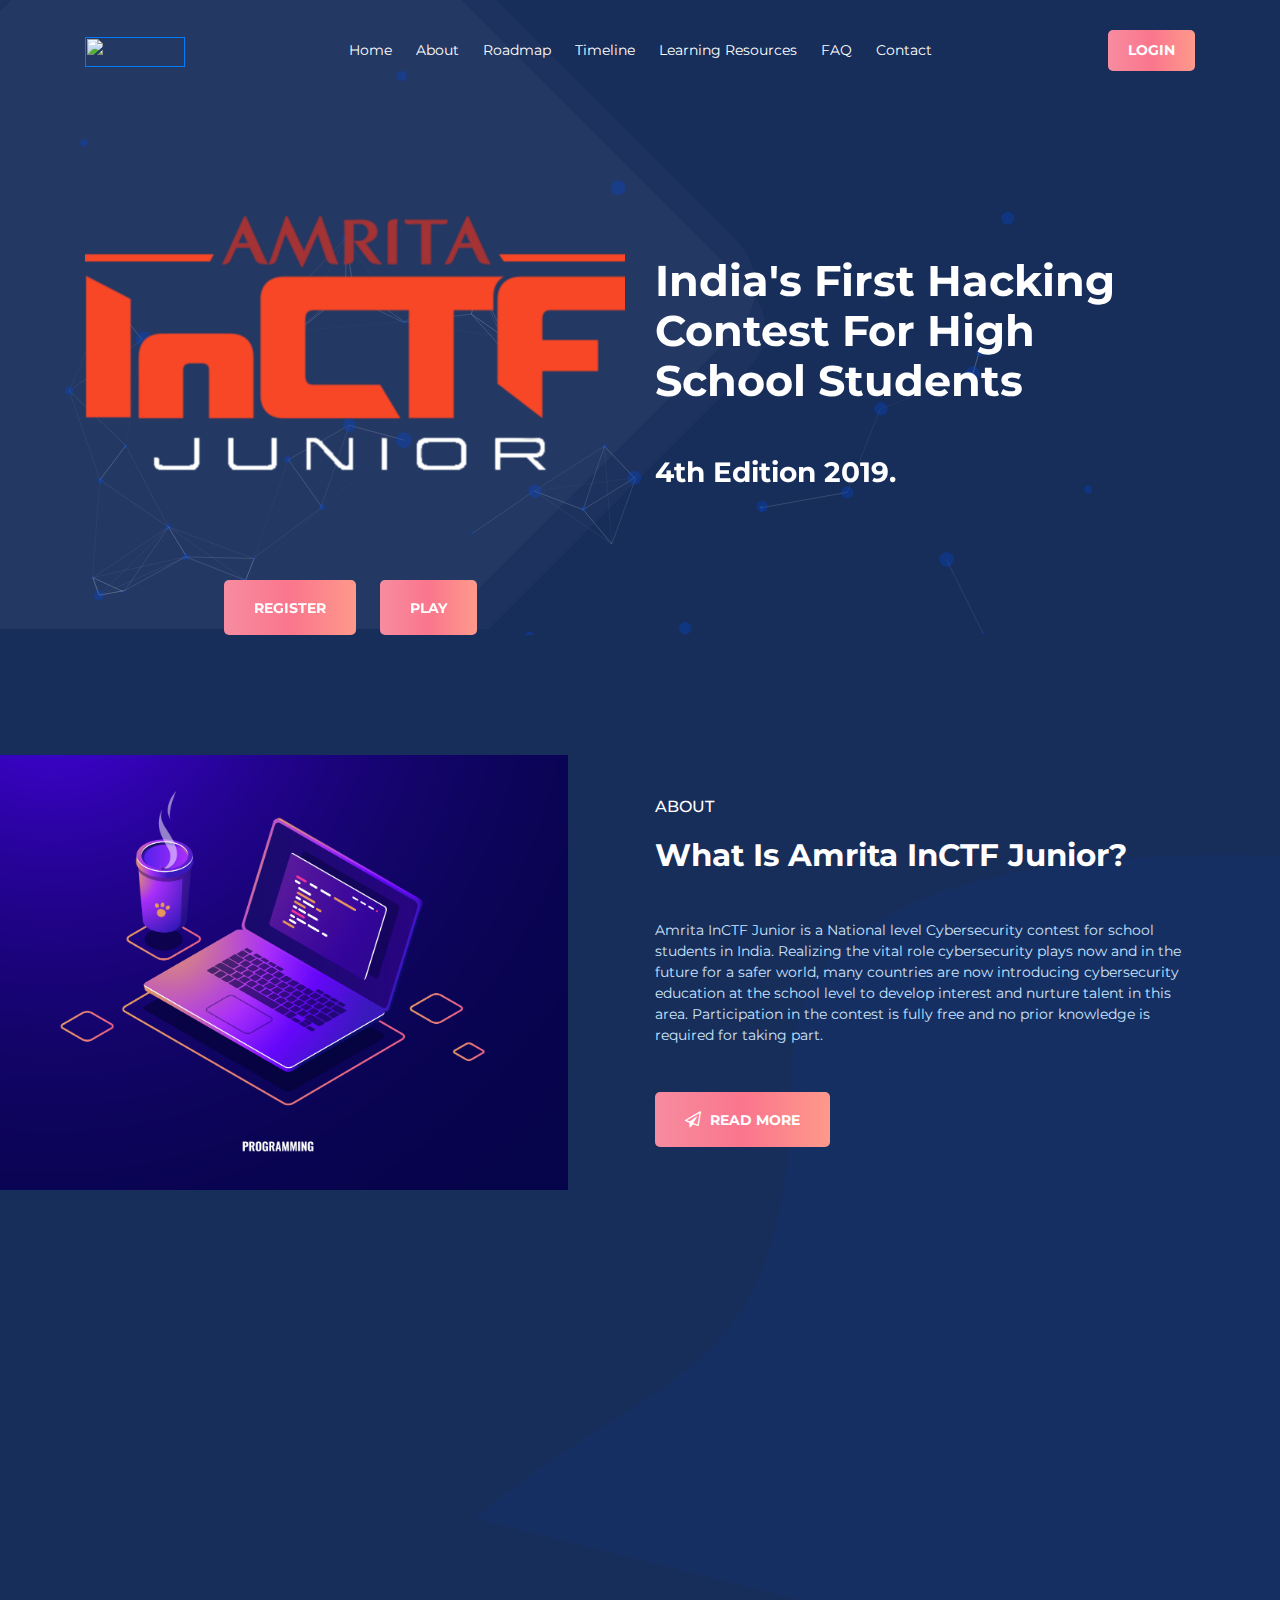
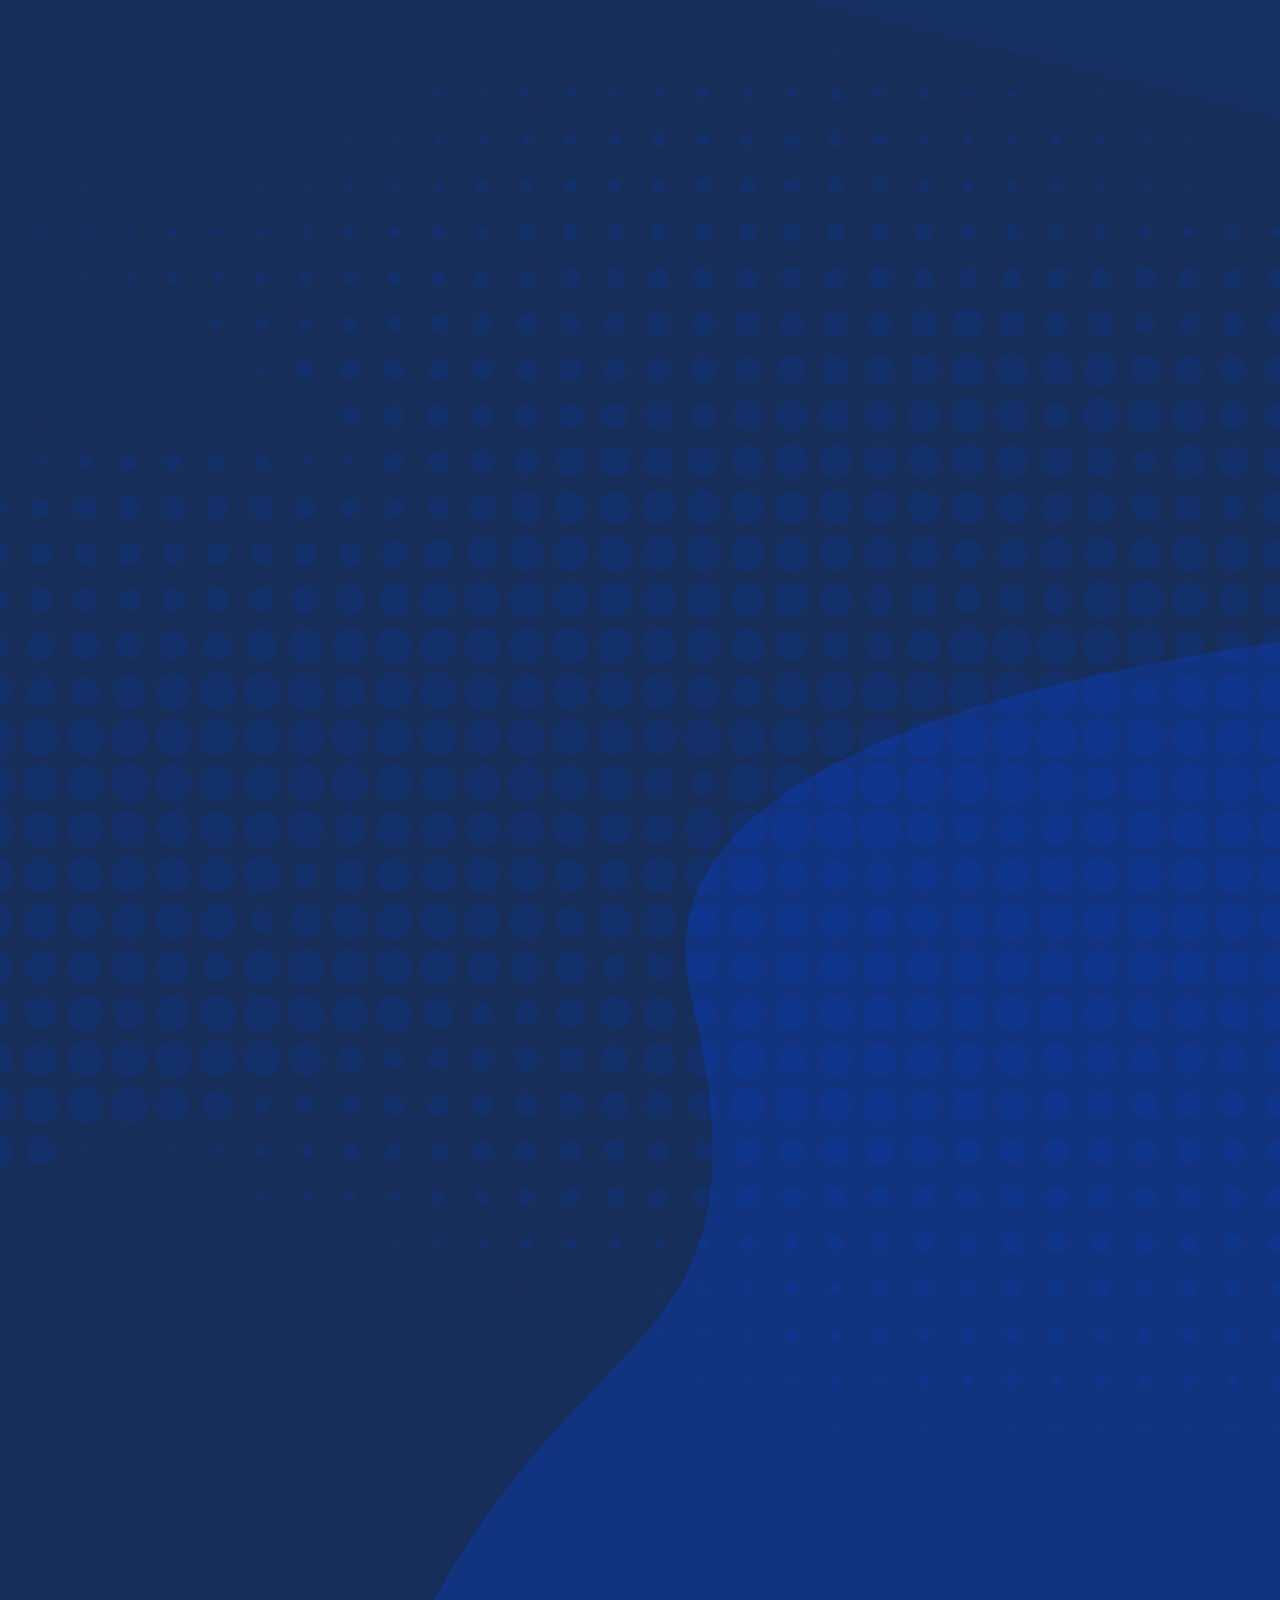
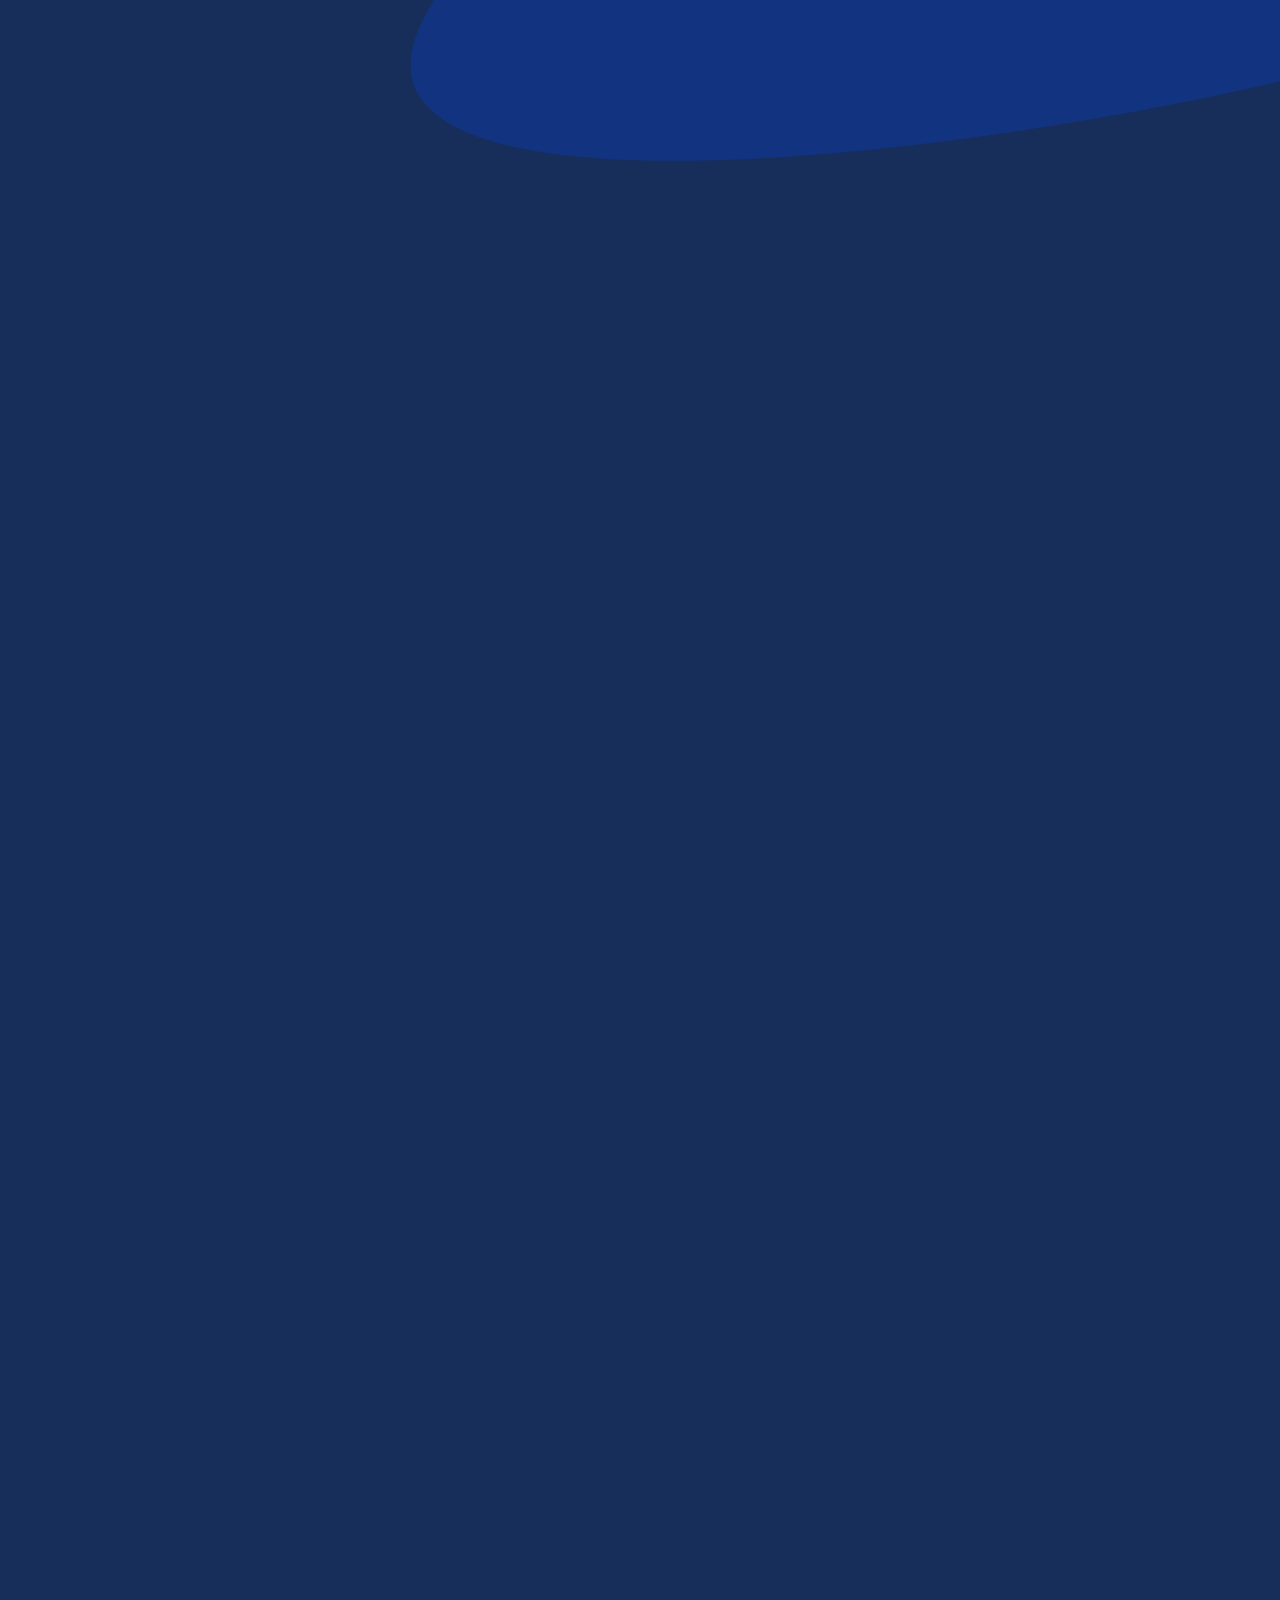
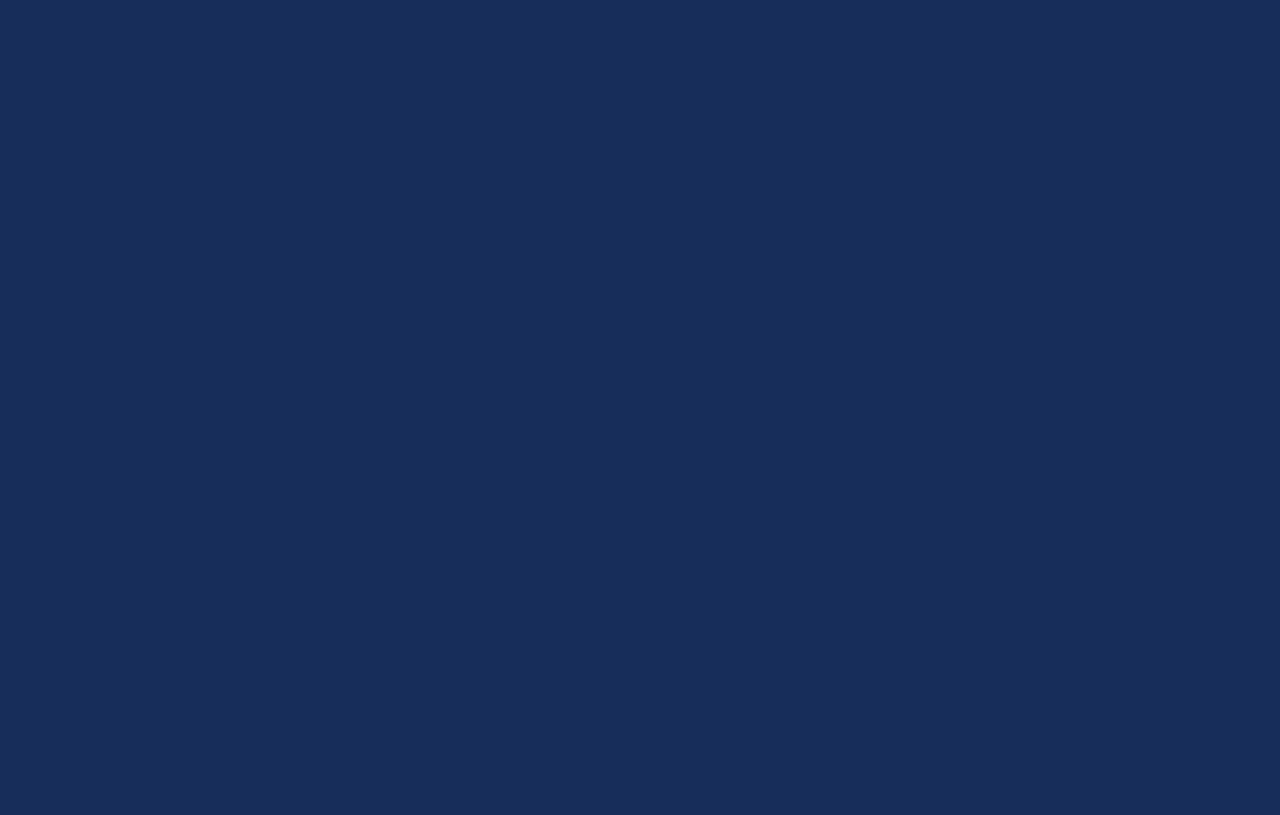
==== index.html @ 2a4a4e98 "romove some text" ====
<!doctype html>
<html lang="en">
  <head>
    <title>InCTF Junior</title>
    <!-- Required meta tags -->
    <meta charset="utf-8">
    <meta name="viewport" content="width=device=width, initial-scale=1, shrink-to-fit=no">
    <meta name="description" content="Amrita InCTF Junior: India’s only Hacking contest for High School students 
Capture the flag contest. Only CTF for school students. Opportunity to hack and learn from experts. Win amazing prizes.">
    <meta name="keywords" content="cyber security, CTF, Capture The Flag, network security, wiki, writeups, top, India, academic, trainings, mentoring, reversing, crypto, exploitation, web, forensics, hardware, android, team"> 

    <!-- carousel CSS -->
    <link rel="stylesheet" href="assets/css/owl.carousel.min.css">
    <!--header icon CSS -->
    <link rel="icon" href="assets/img/fabicon.png">
    <!-- animations CSS -->
    <link rel="stylesheet" href="assets/css/animate.min.css">
    <!-- font-awsome CSS -->
    <link rel="stylesheet" href="assets/css/font-awesome.min.css">
    <!-- Bootstrap CSS -->
    <link rel="stylesheet" href="assets/css/bootstrap.min.css">
    <!-- mobile menu CSS -->
    <link rel="stylesheet" href="assets/css/slicknav.min.css">
    <!--css animation-->
    <link rel="stylesheet" href="assets/css/animation.css">
    <!--css animation-->
    <link rel="stylesheet" href="assets/css/material-design-iconic-font.min.css">
    <!-- style CSS -->
    <link rel="stylesheet" href="style.css">
    <!-- responsive CSS -->
    <link rel="stylesheet" href="assets/css/responsive.css">
  </head>
  <body>
    <!--header area start-->
    <div class="header-area wow fadeInDown header-absolate" id="nav" data-0="position:fixed;" data-top-top="position:fixed;top:0;" data-edge-strategy="set">
        <div class="container">
            <div class="row">
                <div class="col-4 d-block d-lg-none">
                    <div class="mobile-menu"></div>
                </div>
                <div class="col-4 col-lg-2">
                    <div class="logo-area">
                        <a href=""><img src="" alt=""></a>
                    </div>
                </div>
                <div class="col-4 col-lg-8 d-none d-lg-block">
                    <div class="main-menu text-center">
                        <nav>
                            <ul id="slick-nav">
                                <li><a class="scroll" href="index.html">home</a>
                                </li>
                                <li><a class="scroll" href="#about">About</a>
                                    <ul>
                                        <li><a href="gallery.html">Gallery</a></li>
                                        <li><a href="press.html">Press Details</a></li>
                                        
                                    </ul>
                                </li>
                                <li><a class="scroll" href="#token">Roadmap</a></li>
                                <li><a class="scroll" href="#roadmap">Timeline</a></li>
                                <li><a class="scroll" href="#resources">Learning Resources</a>
                                    <ul>
                                        <li><a href="https://wiki.bi0s.in/">Wiki</a></li>
                                        <li><a href="https://www.youtube.com/inctfj">youtube</a></li>
                                    </ul>
                                </li>
                                <li><a class="scroll" href="faq.html">FAQ</a></li>
                                <li><a class="scroll" href="#contact">Contact</a></li>
                            </ul>
                        </nav>
                    </div>
                </div>
                <div class="col-4 col-lg-2 text-right">
                    <a href="https://portal.junior.inctf.in/login/" class="logibtn gradient-btn">login</a>
                </div>
                
            </div>
        </div>
    </div>
    <!--header area end-->

    <!--welcome area start-->
    <div class="welcome-area wow fadeInUp" id="home">
        <div id="particles-js"></div>
        <div class="container">
            <div class="row">
                <div class="col-12 col-md-6 align-self-center">
                    <div class="welcome-right">
                            <br><br><br>
                            <div class="welcome-img">
                                    <img src="assets/img/welcome-img.png" alt="">
                                </div>
                                <br><br><br><br><br>
                        <div class="welcome-btn"align="center">
                            <a href="https://portal.junior.inctf.in/signup/" class="gradient-btn v2 mr-20">Register</a>
                            <a href="https://portal.junior.inctf.in/home/" class="gradient-btn v2">Play</a>
                        </div>
                    </div>
                </div>
                <div class="col-12 col-md-6">
                        <div class="welcome-text">
                                <br><br><br><br><br>
                                <h1>India's First Hacking Contest for High School Students </h1>
                               <br><br>
                               <h3><b>4th Edition 2019.</b></h3>
                           </div>
                           <br>
                           <br>
                           <br>
                           <br>
                           
                   
                </div>
            </div>
        </div>
    </div>
    <!--welcome area end-->

    <!--about area start-->
    <div class="about-area wow fadeInUp" id="about">
        <div class="space-30"></div>
        <div class="container">
            
            <div class="space-90"></div>
            <div class="row">
                <div class="col-12 col-md-6">
                    <div class="about-mid-img">
                        <img src="assets/img/about-left.png" alt="">
                    </div>
                </div>
                <div class="col-12 col-md-6 align-self-center">
                    <div class="heading">
                        <h5>About</h5>
                    </div>
                    <div class="about-mid-text">
                        <h1>What is Amrita InCTF Junior?</h1>
                        <div class="space-10"></div>
                        <ul><p>
                            <li>Amrita InCTF Junior is a  National level Cybersecurity contest for school students in India. Realizing the vital role cybersecurity plays now and in the future for a safer world, many countries are now introducing cybersecurity education at the school level to develop interest and nurture talent in this area. 
                                Participation in the contest is fully free and no prior knowledge is required for taking part.</li>

                        </p></ul>
                        </div>
                    <div class="space-30"></div>
                    <a href="faq.html" class="gradient-btn v2 about-btn"> <i class="fa fa-send-o"></i> Read More</a>
                </div>
            </div>
        </div>
        <div class="space-90"></div>
    </div>
    <!--about area end-->

    

    <!--single about area start -->
    <div class="single-about-area wow fadeInUp">
        <div class="container">
            <div class="row">
                <div class="col-lg-4">
                    <a href="#" class="single-about">
                        <div class="single-about-img">
                            <img src="assets/img/about-icon-1.png" alt="">
                        </div>
                        <div class="single-about-text">
                            <h4>Learn</h4>
                            <p></p>
                        </div>
                    </a>
                </div>
                <div class="col-lg-4">
                    <a href="#" class="single-about">
                        <div class="single-about-img">
                            <img src="assets/img/about-icon-2.png" alt="">
                        </div>
                        <div class="single-about-text">
                            <h4>Hack</h4>
                            <p></p>
                        </div>
                    </a>
                </div>
                <div class="col-lg-4">
                    <a href="#" class="single-about">
                        <div class="single-about-img">
                            <img src="assets/img/about-icon-3.png" alt="">
                        </div>
                        <div class="single-about-text">
                            <h4>Win</h4>
                            <p></p>
                        </div>
                    </a>
                </div>
            </div>
        </div>
        
    </div>
   <!-- single about area end --> 

   <!--Prize area
   <div class="single-blog-area section-padding">
    <div class="container">
        <div class="row">
            <div class="col-12 col-lg-10 offset-1">
                
                <div class="quite-area owl-carousel">
                    <div class="quite-text">
                            <h1>30K</h1>
                        <div class="space-30"></div>
                        <h4> First Prize!
                        </h4>
                        <div class="space-10"></div>
                        
                    </div>
                    <div class="quite-text">
                        <h1>20K</h1>
                        
                        <div class="space-30"></div>
                        <h4> 2nd Prize!
                        </h4>
                        <div class="space-10"></div>
                        
                    </div>
                    <div class="quite-text">
                            <h1>10K</h1>
                            <div class="space-30"></div>
                            <h4>3rd Prize!
                            </h4>
                            <div class="space-10"></div>
                            
                        </div>
                </div>  
            </div>
        </div>
    </div>
</div>
Prize area-->

   
    <!--distibution-bg start-->
    <div class="distibution-bg">
        <!---distibution area start-->
        <div class="distibution wow fadeInUp" id="token">
            <div class="container">
                    <div class="space-90"></div>
                    <div class="row">
                        <div class="col-12 text-center">
                        <div class="heading">
                            <h5></h5>
                            <div class="space-10"></div>
                            <h1>Roadmap of InCTF Junior</h1>
                        </div>
                        <div class="space-90"></div>
                    </div>
                    </div>
                    <div class="row">
                        <div class="col-2 text-right">
                            <div class="distibution-d distibution-d-2">
                                <ul>
                                    <li class="distibution-list-5"><span>Onsite Final</span><br>Meet head to head with the elites at the grand finale </li>
                                    <li class="distibution-list-6"><span>Online Qualifiers </span><br>Prove to the world what you have got.</li>
                                    <li class="distibution-list-7"><span>Learning Round </span><br>Learn to hack with our exclusive videos and wiki</li>
                                    <li class="distibution-list-8"><span>Registration </span><br>Register and login</li>
                                </ul>
                            </div>
                        </div>
                        <div class="col-10">
                            <div class="distibution-svg distibution-svg-2">
                                <img src="assets/img/token-bottom.png" alt="">
                            </div>
                        </div>
                    </div>
                <div class="row">
                    <div class="col-12 text-center">
                    <div class="heading">
                        <h5></h5>
                        <div class="space-10"></div>
                        <h1>History of InCTF Junior</h1>
                    </div>
                    <div class="space-60"></div>
                </div>
                </div>
                <div class="row">
                    
                    <div class="col-6 text-right">
                        <div class="distibution-svg distibution-svg-1">
                            <img src="assets/img/token-top.png" alt="">
                        </div>
                    </div>
                    <div class="col-6">
                        <div class="distibution-d item-1">
                            <ul>
                                <li class="distibution-list-1"><span>1000+ </span>Schools Participated</li>
                                <li class="distibution-list-2"><span>8000+ </span>Registrations</li>
                                <li class="distibution-list-3"><span>500+ </span>Onsite Participants</li>
                                <li class="distibution-list-4"><span>100+ </span>Workshops </li>
                            </ul>
                        </div>
                    </div>
                </div>
                
            </div>
            <div class="space-90"></div>
        </div>
        <!---distibution area end-->
    </div>
    <!--distibution-bg end-->

    <!--roadmap area start-->
    <div class="roadmap-area section-padding wow fadeInUp" id="roadmap">
        <div class="container">
            <div class="row">
                <div class="col-12 text-center">
                    <div class="heading">
                        <h5></h5>
                        <div class="space-10"></div>
                        <h1>Timeline</h1>
                    </div>
                    <div class="space-60 d-none d-sm-block"></div>
                </div>
            </div>
            
        </div>
        <div class="container">
            <div class="roadmap-carousel owl-carousel">
                <div class="roadmap-item">
                    <div class="single-roadmap text-center road-left">
                        <div class="single-roadmap-img">
                            <img src="assets/img/roadmap-1.png" alt="">
                        </div>
                        <div class="space-30"></div>
                        <div class="roadmap-text">
                            <p>01.07.2019</p>
                            <div class="space-10"></div>
                            <h5>1. Registration</h5>
                            <p>Register and login to InCTFj page.</p>
                        </div>
                    </div>
                </div>
                <div class="roadmap-item align-self-center">
                    <div class="single-roadmap road-right">
                        <div class="row">
                            <div class="col-5 align-self-center">
                                <div class="single-roadmap-img">
                                    <img src="assets/img/roadmap-2.png" alt="">
                                </div>
                            </div>
                            <div class="col-7">
                                <div class="roadmap-text">
                                    <p>Update soon!</p>
                                    <h5>2. Learn</h5>
                                    <p>Learn to hack with our exlusive videos and wiki.</p>
                                </div>
                            </div>
                        </div>
                    </div>
                </div>
                <div class="roadmap-item">
                    <div class="single-roadmap text-center road-left">
                        <div class="single-roadmap-img">
                            <img src="assets/img/roadmap-4.png" alt="">
                        </div>
                        <div class="space-30"></div>
                        <div class="roadmap-text">
                            <p>Update soon!</p>
                            <div class="space-10"></div>
                            <h5>3. Mock Contests</h5>
                            <p>Practice your skills by taking part in mock contests.</p>
                        </div>
                    </div>
                </div>
                <div class="roadmap-item align-self-center">
                    <div class="single-roadmap road-right">
                        <div class="row">
                            <div class="col-5 align-self-center">
                                <div class="single-roadmap-img">
                                    <img src="assets/img/roadmap-5.png" alt="">
                                </div>
                        
                            </div>
                            <div class="col-7">
                                <div class="roadmap-text">
                                    <p>Update soon!</p>
                                    <h5>4. Win</h5>
                                    <p>Meet head to head with the elites at the grand finale.</p>
                                </div>
                            </div>
                        </div>
                    </div>
                </div>
              <!--  <div class="roadmap-item">
                    <div class="single-roadmap text-center road-left">
                        <div class="single-roadmap-img">
                            <img src="assets/img/roadmap-4.png" alt="">
                        </div>
                        <div class="space-30"></div>
                        <div class="roadmap-text">
                            <p>Update soon!</p>
                            <div class="space-10"></div>
                            <h5>Core Development</h5>
                            <p>The recording starts with the patter of a summer squall. Later, a drifting tone like that of a in token.</p>
                        </div>
                    </div>
                </div>
                <div class="roadmap-item align-self-center">
                    <div class="single-roadmap road-right">
                        <div class="row">
                            <div class="col-5 align-self-center">
                                <div class="single-roadmap-img">
                                    <img src="assets/img/roadmap-5.png" alt="">
                                </div>
                        
                            </div>
                            <div class="col-7">
                                <div class="roadmap-text">
                                    <p>Update soon!</p>
                                    <h5>Main Development</h5>
                                    <p>The recording starts with the patter of a summer squall. Later, a drifting tone like that of a in token.</p>
                                </div>
                            </div>
                        </div>
                    </div>
                </div> -->
            </div>
        </div>
    </div>
    <!--roadmap area end-->

    <!--team-bg-->
    <div class="team-bg">


        <!--welcome area start-->
    <div class="welcome-area bv wow fadeInUp" id="home">
            <div class="container">
                <div class="row">
                    <div class="col-12 text-center">
                        <div class="welcome-header">
                            <h1>InCTF Junior'18 Finalists</h1>
                           
                        </div>
                    </div>
                </div>
            </div>
        </div>
        <!--welcome area end-->

      
    </div>
    <!--team bg area end-->

       
        <!--community area start-->
        <div class="community-area v2 wow fadeInUp section-padding" id="contact">
            <div class="container">
                <div class="row">
                    <div class="col-12 text-center">
                        <div class="heading">
                            <h5>contact</h5>
                            <div class="space-10"></div>
                            <h1>Drop Your Message</h1>
                        </div>
                        <div class="space-60"></div>
                    </div>
                </div>
                <div class="row">
                    <div class="col-lg-5 offset-2">
                        <div class="contact-form">
                            <form action="#">
                                <input type="text" placeholder="your name">
                                <div class="space-20"></div>
                                <input type="email" placeholder="your email">
                                <div class="space-20"></div>
                                <textarea name="text" id="message" cols="30" placeholder="Write your message" rows="5"></textarea>
                            </form>
                            <div class="space-20"></div>
                            <a href="#" class="gradient-btn v2">Send message</a>
                        </div>
                    </div>
                    <div class="col-lg-5">
                        <div class="contact-details">
                            <div class="single-details">
                                <small>For general enquires</small>
                                <div class="space-10"></div>
                                <a href="#">inctfj[at]am[dot]amrita[dot]edu</a>
                            </div>
                            <div class="space-30"></div>
                            <div class="single-details">
                                <small>You Can Chat through whatsapp</small>
                                <div class="space-10"></div>
                                <a href="#">(+91)6282743239</a>
                            </div>
                            <div class="space-30"></div>
                            <div class="single-details">
                                <small>anything else? just call us</small>
                                <div class="space-10"></div>
                                <a href="#">04762804525</a>
                            </div>
                        </div>
                    </div>
                </div>
                <div class="space-90"></div>
                <div class="row">
                    <div class="col-12 text-center">
                        <div class="heading">
                            <h1>HEY.. WE ARE ON</h1>
                        </div>
                        <div class="space-60"></div>
                    </div>
                </div>
                <div class="row">
                    <div class="col-12">
                        <div class="single-community text-center">
                            <ul>
                                <li>
                                <a class="google-plus" href="https://www.instagram.com/amritainctf/"><i class="fa fa-instagram"></i></a> </li>
                                <li><a class="linkedin" href="https://www.linkedin.com/company/bi0s/about/"><i class="fa fa-linkedin"></i></a></li>
                                <li><a class="youtube" href="https://www.youtube.com/watch?v=QHuAAfbzsVA&list=PLojYocyW1XGbdFQma8EXch_7QuiQ13Q9W"><i class="fa fa-youtube"></i></a></li>
                                <li><a class="twitter" href="https://twitter.com/InCTF"><i class="fa fa-twitter"></i></a></li>
                                <li><a class="flickr" href="https://www.facebook.com/InCTFjunior"><i class="fa fa-facebook-square"></i></a></li>
                            </ul>
                        </div>
                    </div>
                </div>
            </div>
    
  

    <!-- jquery 2.2.4 js-->
    <script src="assets/js/jquery-2.2.4.min.js"></script>
    <!-- popper js-->
    <script src="assets/js/popper.js"></script>
    <!-- carousel js-->
    <script src="assets/js/owl.carousel.min.js"></script>
    <!-- wow js-->
    <script src="assets/js/wow.min.js"></script>
    <!-- bootstrap js-->
    <script src="assets/js/bootstrap.min.js"></script>\
    <!--skroller js-->
    <script src="assets/js/skrollr.min.js"></script>
    <!--mobile menu js-->
    <script src="assets/js/jquery.slicknav.min.js"></script>
    <!--particle s-->
    <script src="assets/js/particles.min.js"></script>
    <!-- main js-->
    <script src="assets/js/main.js"></script>
  </body>
</html>
---- assets/css/animation.css ----
/*! * Animate.css - Copyright (c) 2017 Daniel Eden */
.animated{animation-duration:1s;animation-fill-mode:both}.animated.infinite{animation-iteration-count:infinite}.animated.hinge{animation-duration:2s}.animated.bounceIn,.animated.bounceOut,.animated.flipOutX,.animated.flipOutY{animation-duration:.75s}@keyframes bounce{20%,53%,80%,from,to{animation-timing-function:cubic-bezier(.215,.61,.355,1);transform:translate3d(0,0,0)}40%,43%{animation-timing-function:cubic-bezier(.755,.050,.855,.060);transform:translate3d(0,-30px,0)}70%{animation-timing-function:cubic-bezier(.755,.050,.855,.060);transform:translate3d(0,-15px,0)}90%{transform:translate3d(0,-4px,0)}}.bounce{animation-name:bounce;transform-origin:center bottom}@keyframes flash{50%,from,to{opacity:1}25%,75%{opacity:0}}.flash{animation-name:flash}@keyframes pulse{from,to{transform:scale3d(1,1,1)}50%{transform:scale3d(1.05,1.05,1.05)}}.pulse{animation-name:pulse}@keyframes rubberBand{from,to{transform:scale3d(1,1,1)}30%{transform:scale3d(1.25,.75,1)}40%{transform:scale3d(.75,1.25,1)}50%{transform:scale3d(1.15,.85,1)}65%{transform:scale3d(.95,1.05,1)}75%{transform:scale3d(1.05,.95,1)}}.rubberBand{animation-name:rubberBand}@keyframes shake{from,to{transform:translate3d(0,0,0)}10%,30%,50%,70%,90%{transform:translate3d(-10px,0,0)}20%,40%,60%,80%{transform:translate3d(10px,0,0)}}.shake{animation-name:shake}@keyframes headShake{0%{transform:translateX(0)}6.5%{transform:translateX(-6px) rotateY(-9deg)}18.5%{transform:translateX(5px) rotateY(7deg)}31.5%{transform:translateX(-3px) rotateY(-5deg)}43.5%{transform:translateX(2px) rotateY(3deg)}50%{transform:translateX(0)}}.headShake{animation-timing-function:ease-in-out;animation-name:headShake}@keyframes swing{20%{transform:rotate3d(0,0,1,15deg)}40%{transform:rotate3d(0,0,1,-10deg)}60%{transform:rotate3d(0,0,1,5deg)}80%{transform:rotate3d(0,0,1,-5deg)}to{transform:rotate3d(0,0,1,0deg)}}.swing{transform-origin:top center;animation-name:swing}@keyframes tada{from,to{transform:scale3d(1,1,1)}10%,20%{transform:scale3d(.9,.9,.9) rotate3d(0,0,1,-3deg)}30%,50%,70%,90%{transform:scale3d(1.1,1.1,1.1) rotate3d(0,0,1,3deg)}40%,60%,80%{transform:scale3d(1.1,1.1,1.1) rotate3d(0,0,1,-3deg)}}.tada{animation-name:tada}@keyframes wobble{from,to{transform:none}15%{transform:translate3d(-25%,0,0) rotate3d(0,0,1,-5deg)}30%{transform:translate3d(20%,0,0) rotate3d(0,0,1,3deg)}45%{transform:translate3d(-15%,0,0) rotate3d(0,0,1,-3deg)}60%{transform:translate3d(10%,0,0) rotate3d(0,0,1,2deg)}75%{transform:translate3d(-5%,0,0) rotate3d(0,0,1,-1deg)}}.wobble{animation-name:wobble}@keyframes jello{11.1%,from,to{transform:none}22.2%{transform:skewX(-12.5deg) skewY(-12.5deg)}33.3%{transform:skewX(6.25deg) skewY(6.25deg)}44.4%{transform:skewX(-3.125deg) skewY(-3.125deg)}55.5%{transform:skewX(1.5625deg) skewY(1.5625deg)}66.6%{transform:skewX(-.78125deg) skewY(-.78125deg)}77.7%{transform:skewX(.390625deg) skewY(.390625deg)}88.8%{transform:skewX(-.1953125deg) skewY(-.1953125deg)}}.jello{animation-name:jello;transform-origin:center}@keyframes bounceIn{20%,40%,60%,80%,from,to{animation-timing-function:cubic-bezier(.215,.61,.355,1)}0%{opacity:0;transform:scale3d(.3,.3,.3)}20%{transform:scale3d(1.1,1.1,1.1)}40%{transform:scale3d(.9,.9,.9)}60%{opacity:1;transform:scale3d(1.03,1.03,1.03)}80%{transform:scale3d(.97,.97,.97)}to{opacity:1;transform:scale3d(1,1,1)}}.bounceIn{animation-name:bounceIn}@keyframes bounceInDown{60%,75%,90%,from,to{animation-timing-function:cubic-bezier(.215,.61,.355,1)}0%{opacity:0;transform:translate3d(0,-3000px,0)}60%{opacity:1;transform:translate3d(0,25px,0)}75%{transform:translate3d(0,-10px,0)}90%{transform:translate3d(0,5px,0)}to{transform:none}}.bounceInDown{animation-name:bounceInDown}@keyframes bounceInLeft{60%,75%,90%,from,to{animation-timing-function:cubic-bezier(.215,.61,.355,1)}0%{opacity:0;transform:translate3d(-3000px,0,0)}60%{opacity:1;transform:translate3d(25px,0,0)}75%{transform:translate3d(-10px,0,0)}90%{transform:translate3d(5px,0,0)}to{transform:none}}.bounceInLeft{animation-name:bounceInLeft}@keyframes bounceInRight{60%,75%,90%,from,to{animation-timing-function:cubic-bezier(.215,.61,.355,1)}from{opacity:0;transform:translate3d(3000px,0,0)}60%{opacity:1;transform:translate3d(-25px,0,0)}75%{transform:translate3d(10px,0,0)}90%{transform:translate3d(-5px,0,0)}to{transform:none}}.bounceInRight{animation-name:bounceInRight}@keyframes bounceInUp{60%,75%,90%,from,to{animation-timing-function:cubic-bezier(.215,.61,.355,1)}from{opacity:0;transform:translate3d(0,3000px,0)}60%{opacity:1;transform:translate3d(0,-20px,0)}75%{transform:translate3d(0,10px,0)}90%{transform:translate3d(0,-5px,0)}to{transform:translate3d(0,0,0)}}.bounceInUp{animation-name:bounceInUp}@keyframes bounceOut{20%{transform:scale3d(.9,.9,.9)}50%,55%{opacity:1;transform:scale3d(1.1,1.1,1.1)}to{opacity:0;transform:scale3d(.3,.3,.3)}}.bounceOut{animation-name:bounceOut}@keyframes bounceOutDown{20%{transform:translate3d(0,10px,0)}40%,45%{opacity:1;transform:translate3d(0,-20px,0)}to{opacity:0;transform:translate3d(0,2000px,0)}}.bounceOutDown{animation-name:bounceOutDown}@keyframes bounceOutLeft{20%{opacity:1;transform:translate3d(20px,0,0)}to{opacity:0;transform:translate3d(-2000px,0,0)}}.bounceOutLeft{animation-name:bounceOutLeft}@keyframes bounceOutRight{20%{opacity:1;transform:translate3d(-20px,0,0)}to{opacity:0;transform:translate3d(2000px,0,0)}}.bounceOutRight{animation-name:bounceOutRight}@keyframes bounceOutUp{20%{transform:translate3d(0,-10px,0)}40%,45%{opacity:1;transform:translate3d(0,20px,0)}to{opacity:0;transform:translate3d(0,-2000px,0)}}.bounceOutUp{animation-name:bounceOutUp}@keyframes fadeIn{from{opacity:0}to{opacity:1}}.fadeIn{animation-name:fadeIn}@keyframes fadeInDown{from{opacity:0;transform:translate3d(0,-100%,0)}to{opacity:1;transform:none}}.fadeInDown{animation-name:fadeInDown}@keyframes fadeInDownBig{from{opacity:0;transform:translate3d(0,-2000px,0)}to{opacity:1;transform:none}}.fadeInDownBig{animation-name:fadeInDownBig}@keyframes fadeInLeft{from{opacity:0;transform:translate3d(-100%,0,0)}to{opacity:1;transform:none}}.fadeInLeft{animation-name:fadeInLeft}@keyframes fadeInLeftBig{from{opacity:0;transform:translate3d(-2000px,0,0)}to{opacity:1;transform:none}}.fadeInLeftBig{animation-name:fadeInLeftBig}@keyframes fadeInRight{from{opacity:0;transform:translate3d(100%,0,0)}to{opacity:1;transform:none}}.fadeInRight{animation-name:fadeInRight}@keyframes fadeInRightBig{from{opacity:0;transform:translate3d(2000px,0,0)}to{opacity:1;transform:none}}.fadeInRightBig{animation-name:fadeInRightBig}@keyframes fadeInUp{from{opacity:0;transform:translate3d(0,100%,0)}to{opacity:1;transform:none}}.fadeInUp{animation-name:fadeInUp}@keyframes fadeInUpBig{from{opacity:0;transform:translate3d(0,2000px,0)}to{opacity:1;transform:none}}.fadeInUpBig{animation-name:fadeInUpBig}@keyframes fadeOut{from{opacity:1}to{opacity:0}}.fadeOut{animation-name:fadeOut}@keyframes fadeOutDown{from{opacity:1}to{opacity:0;transform:translate3d(0,100%,0)}}.fadeOutDown{animation-name:fadeOutDown}@keyframes fadeOutDownBig{from{opacity:1}to{opacity:0;transform:translate3d(0,2000px,0)}}.fadeOutDownBig{animation-name:fadeOutDownBig}@keyframes fadeOutLeft{from{opacity:1}to{opacity:0;transform:translate3d(-100%,0,0)}}.fadeOutLeft{animation-name:fadeOutLeft}@keyframes fadeOutLeftBig{from{opacity:1}to{opacity:0;transform:translate3d(-2000px,0,0)}}.fadeOutLeftBig{animation-name:fadeOutLeftBig}@keyframes fadeOutRight{from{opacity:1}to{opacity:0;transform:translate3d(100%,0,0)}}.fadeOutRight{animation-name:fadeOutRight}@keyframes fadeOutRightBig{from{opacity:1}to{opacity:0;transform:translate3d(2000px,0,0)}}.fadeOutRightBig{animation-name:fadeOutRightBig}@keyframes fadeOutUp{from{opacity:1}to{opacity:0;transform:translate3d(0,-100%,0)}}.fadeOutUp{animation-name:fadeOutUp}@keyframes fadeOutUpBig{from{opacity:1}to{opacity:0;transform:translate3d(0,-2000px,0)}}.fadeOutUpBig{animation-name:fadeOutUpBig}@keyframes flip{from{transform:perspective(400px) rotate3d(0,1,0,-360deg);animation-timing-function:ease-out}40%{transform:perspective(400px) translate3d(0,0,150px) rotate3d(0,1,0,-190deg);animation-timing-function:ease-out}50%{transform:perspective(400px) translate3d(0,0,150px) rotate3d(0,1,0,-170deg);animation-timing-function:ease-in}80%{transform:perspective(400px) scale3d(.95,.95,.95);animation-timing-function:ease-in}to{transform:perspective(400px);animation-timing-function:ease-in}}.animated.flip{-webkit-backface-visibility:visible;backface-visibility:visible;animation-name:flip}@keyframes flipInX{from{transform:perspective(400px) rotate3d(1,0,0,90deg);animation-timing-function:ease-in;opacity:0}40%{transform:perspective(400px) rotate3d(1,0,0,-20deg);animation-timing-function:ease-in}60%{transform:perspective(400px) rotate3d(1,0,0,10deg);opacity:1}80%{transform:perspective(400px) rotate3d(1,0,0,-5deg)}to{transform:perspective(400px)}}.flipInX{-webkit-backface-visibility:visible!important;backface-visibility:visible!important;animation-name:flipInX}.flipInY,.flipOutX{-webkit-backface-visibility:visible!important}@keyframes flipInY{from{transform:perspective(400px) rotate3d(0,1,0,90deg);animation-timing-function:ease-in;opacity:0}40%{transform:perspective(400px) rotate3d(0,1,0,-20deg);animation-timing-function:ease-in}60%{transform:perspective(400px) rotate3d(0,1,0,10deg);opacity:1}80%{transform:perspective(400px) rotate3d(0,1,0,-5deg)}to{transform:perspective(400px)}}.flipInY{backface-visibility:visible!important;animation-name:flipInY}@keyframes flipOutX{from{transform:perspective(400px)}30%{transform:perspective(400px) rotate3d(1,0,0,-20deg);opacity:1}to{transform:perspective(400px) rotate3d(1,0,0,90deg);opacity:0}}.flipOutX{animation-name:flipOutX;backface-visibility:visible!important}@keyframes flipOutY{from{transform:perspective(400px)}30%{transform:perspective(400px) rotate3d(0,1,0,-15deg);opacity:1}to{transform:perspective(400px) rotate3d(0,1,0,90deg);opacity:0}}.flipOutY{-webkit-backface-visibility:visible!important;backface-visibility:visible!important;animation-name:flipOutY}@keyframes lightSpeedIn{from{transform:translate3d(100%,0,0) skewX(-30deg);opacity:0}60%{transform:skewX(20deg);opacity:1}80%{transform:skewX(-5deg);opacity:1}to{transform:none;opacity:1}}.lightSpeedIn{animation-name:lightSpeedIn;animation-timing-function:ease-out}@keyframes lightSpeedOut{from{opacity:1}to{transform:translate3d(100%,0,0) skewX(30deg);opacity:0}}.lightSpeedOut{animation-name:lightSpeedOut;animation-timing-function:ease-in}@keyframes rotateIn{from{transform-origin:center;transform:rotate3d(0,0,1,-200deg);opacity:0}to{transform-origin:center;transform:none;opacity:1}}.rotateIn{animation-name:rotateIn}@keyframes rotateInDownLeft{from{transform-origin:left bottom;transform:rotate3d(0,0,1,-45deg);opacity:0}to{transform-origin:left bottom;transform:none;opacity:1}}.rotateInDownLeft{animation-name:rotateInDownLeft}@keyframes rotateInDownRight{from{transform-origin:right bottom;transform:rotate3d(0,0,1,45deg);opacity:0}to{transform-origin:right bottom;transform:none;opacity:1}}.rotateInDownRight{animation-name:rotateInDownRight}@keyframes rotateInUpLeft{from{transform-origin:left bottom;transform:rotate3d(0,0,1,45deg);opacity:0}to{transform-origin:left bottom;transform:none;opacity:1}}.rotateInUpLeft{animation-name:rotateInUpLeft}@keyframes rotateInUpRight{from{transform-origin:right bottom;transform:rotate3d(0,0,1,-90deg);opacity:0}to{transform-origin:right bottom;transform:none;opacity:1}}.rotateInUpRight{animation-name:rotateInUpRight}@keyframes rotateOut{from{transform-origin:center;opacity:1}to{transform-origin:center;transform:rotate3d(0,0,1,200deg);opacity:0}}.rotateOut{animation-name:rotateOut}@keyframes rotateOutDownLeft{from{transform-origin:left bottom;opacity:1}to{transform-origin:left bottom;transform:rotate3d(0,0,1,45deg);opacity:0}}.rotateOutDownLeft{animation-name:rotateOutDownLeft}@keyframes rotateOutDownRight{from{transform-origin:right bottom;opacity:1}to{transform-origin:right bottom;transform:rotate3d(0,0,1,-45deg);opacity:0}}.rotateOutDownRight{animation-name:rotateOutDownRight}@keyframes rotateOutUpLeft{from{transform-origin:left bottom;opacity:1}to{transform-origin:left bottom;transform:rotate3d(0,0,1,-45deg);opacity:0}}.rotateOutUpLeft{animation-name:rotateOutUpLeft}@keyframes rotateOutUpRight{from{transform-origin:right bottom;opacity:1}to{transform-origin:right bottom;transform:rotate3d(0,0,1,90deg);opacity:0}}.rotateOutUpRight{animation-name:rotateOutUpRight}@keyframes hinge{0%{transform-origin:top left;animation-timing-function:ease-in-out}20%,60%{transform:rotate3d(0,0,1,80deg);transform-origin:top left;animation-timing-function:ease-in-out}40%,80%{transform:rotate3d(0,0,1,60deg);transform-origin:top left;animation-timing-function:ease-in-out;opacity:1}to{transform:translate3d(0,700px,0);opacity:0}}.hinge{animation-name:hinge}@keyframes jackInTheBox{from{opacity:0;transform:scale(.1) rotate(30deg);transform-origin:center bottom}50%{transform:rotate(-10deg)}70%{transform:rotate(3deg)}to{opacity:1;transform:scale(1)}}.jackInTheBox{animation-name:jackInTheBox}@keyframes rollIn{from{opacity:0;transform:translate3d(-100%,0,0) rotate3d(0,0,1,-120deg)}to{opacity:1;transform:none}}.rollIn{animation-name:rollIn}@keyframes rollOut{from{opacity:1}to{opacity:0;transform:translate3d(100%,0,0) rotate3d(0,0,1,120deg)}}.rollOut{animation-name:rollOut}@keyframes zoomIn{from{opacity:0;transform:scale3d(.3,.3,.3)}50%{opacity:1}}.zoomIn{animation-name:zoomIn}@keyframes zoomInDown{from{opacity:0;transform:scale3d(.1,.1,.1) translate3d(0,-1000px,0);animation-timing-function:cubic-bezier(.55,.055,.675,.19)}60%{opacity:1;transform:scale3d(.475,.475,.475) translate3d(0,60px,0);animation-timing-function:cubic-bezier(.175,.885,.32,1)}}.zoomInDown{animation-name:zoomInDown}@keyframes zoomInLeft{from{opacity:0;transform:scale3d(.1,.1,.1) translate3d(-1000px,0,0);animation-timing-function:cubic-bezier(.55,.055,.675,.19)}60%{opacity:1;transform:scale3d(.475,.475,.475) translate3d(10px,0,0);animation-timing-function:cubic-bezier(.175,.885,.32,1)}}.zoomInLeft{animation-name:zoomInLeft}@keyframes zoomInRight{from{opacity:0;transform:scale3d(.1,.1,.1) translate3d(1000px,0,0);animation-timing-function:cubic-bezier(.55,.055,.675,.19)}60%{opacity:1;transform:scale3d(.475,.475,.475) translate3d(-10px,0,0);animation-timing-function:cubic-bezier(.175,.885,.32,1)}}.zoomInRight{animation-name:zoomInRight}@keyframes zoomInUp{from{opacity:0;transform:scale3d(.1,.1,.1) translate3d(0,1000px,0);animation-timing-function:cubic-bezier(.55,.055,.675,.19)}60%{opacity:1;transform:scale3d(.475,.475,.475) translate3d(0,-60px,0);animation-timing-function:cubic-bezier(.175,.885,.32,1)}}.zoomInUp{animation-name:zoomInUp}@keyframes zoomOut{from{opacity:1}50%{opacity:0;transform:scale3d(.3,.3,.3)}to{opacity:0}}.zoomOut{animation-name:zoomOut}@keyframes zoomOutDown{40%{opacity:1;transform:scale3d(.475,.475,.475) translate3d(0,-60px,0);animation-timing-function:cubic-bezier(.55,.055,.675,.19)}to{opacity:0;transform:scale3d(.1,.1,.1) translate3d(0,2000px,0);transform-origin:center bottom;animation-timing-function:cubic-bezier(.175,.885,.32,1)}}.zoomOutDown{animation-name:zoomOutDown}@keyframes zoomOutLeft{40%{opacity:1;transform:scale3d(.475,.475,.475) translate3d(42px,0,0)}to{opacity:0;transform:scale(.1) translate3d(-2000px,0,0);transform-origin:left center}}.zoomOutLeft{animation-name:zoomOutLeft}@keyframes zoomOutRight{40%{opacity:1;transform:scale3d(.475,.475,.475) translate3d(-42px,0,0)}to{opacity:0;transform:scale(.1) translate3d(2000px,0,0);transform-origin:right center}}.zoomOutRight{animation-name:zoomOutRight}@keyframes zoomOutUp{40%{opacity:1;transform:scale3d(.475,.475,.475) translate3d(0,60px,0);animation-timing-function:cubic-bezier(.55,.055,.675,.19)}to{opacity:0;transform:scale3d(.1,.1,.1) translate3d(0,-2000px,0);transform-origin:center bottom;animation-timing-function:cubic-bezier(.175,.885,.32,1)}}.zoomOutUp{animation-name:zoomOutUp}@keyframes slideInDown{from{transform:translate3d(0,-100%,0);visibility:visible}to{transform:translate3d(0,0,0)}}.slideInDown{animation-name:slideInDown}@keyframes slideInLeft{from{transform:translate3d(-100%,0,0);visibility:visible}to{transform:translate3d(0,0,0)}}.slideInLeft{animation-name:slideInLeft}@keyframes slideInRight{from{transform:translate3d(100%,0,0);visibility:visible}to{transform:translate3d(0,0,0)}}.slideInRight{animation-name:slideInRight}@keyframes slideInUp{from{transform:translate3d(0,100%,0);visibility:visible}to{transform:translate3d(0,0,0)}}.slideInUp{animation-name:slideInUp}@keyframes slideOutDown{from{transform:translate3d(0,0,0)}to{visibility:hidden;transform:translate3d(0,100%,0)}}.slideOutDown{animation-name:slideOutDown}@keyframes slideOutLeft{from{transform:translate3d(0,0,0)}to{visibility:hidden;transform:translate3d(-100%,0,0)}}.slideOutLeft{animation-name:slideOutLeft}@keyframes slideOutRight{from{transform:translate3d(0,0,0)}to{visibility:hidden;transform:translate3d(100%,0,0)}}.slideOutRight{animation-name:slideOutRight}@keyframes slideOutUp{from{transform:translate3d(0,0,0)}to{visibility:hidden;transform:translate3d(0,-100%,0)}}.slideOutUp{animation-name:slideOutUp}
/*! * Select 2 */

@-webkit-keyframes upDown {
    0%,
    100%,
    20%,
    50%,
    80% {
        -webkit-transform: translateY(0)
    }
    40% {
        -webkit-transform: translateY(4px)
    }
    60% {
        -webkit-transform: translateY(6px)
    }
}

@keyframes upDown {
    0%,
    100%,
    20%,
    50%,
    80% {
        transform: translateY(0)
    }
    40% {
        transform: translateY(4px)
    }
    60% {
        transform: translateY(6px)
    }
}

@keyframes iconspin {
    0% {
        transform: rotate(0)
    }
    100% {
        transform: rotate(360deg)
    }
}

.demo-panel {
    position: fixed;
    top: 25%;
    right: 0;
    z-index: 88;
    background: #222
}

.demo-list a {
    width: 40px;
    height: 40px;
    display: block
}

.demo-list a:focus,
.demo-list a:hover {
    color: #fff
}

.demo-toggle {
    background: #222;
    animation: colorchange 10s infinite
}

.demo-cart {
    background: #73e080;
}
.demo-list .demo-wp {
    background: #64accf;
	height:52px;
	line-height:38px;
}
.demo-wp .fa{
	animation: upDown3 1.4s infinite .5s;
}
.demo-wp span{
	font-size:11px;
	display:block;
	line-height:1;
	font-weight:700;
	margin-top:-5px;
}
@keyframes upDown3 {
    0%,
    100%,
    20%,
    50%,
    80% {
        transform: translateY(0)
    }
    40% {
        transform: translateY(3px)
    }
    60% {
        transform: translateY(4px)
    }
}


@media only screen and (max-width:767px) {
    .demo-themes:after {
        display: none
    }
}
---- assets/css/material-design-iconic-font.min.css ----
@font-face{font-family:Material-Design-Iconic-Font;src:url(../fonts/Material-Design-Iconic-Font.woff2?v=2.2.0) format('woff2'),url(../fonts/Material-Design-Iconic-Font.woff?v=2.2.0) format('woff'),url(../fonts/Material-Design-Iconic-Font.ttf?v=2.2.0) format('truetype')}.zmdi{display:inline-block;font:normal normal normal 14px/1 'Material-Design-Iconic-Font';font-size:inherit;text-rendering:auto;-webkit-font-smoothing:antialiased;-moz-osx-font-smoothing:grayscale}.zmdi-hc-lg{font-size:1.33333333em;line-height:.75em;vertical-align:-15%}.zmdi-hc-2x{font-size:2em}.zmdi-hc-3x{font-size:3em}.zmdi-hc-4x{font-size:4em}.zmdi-hc-5x{font-size:5em}.zmdi-hc-fw{width:1.28571429em;text-align:center}.zmdi-hc-ul{padding-left:0;margin-left:2.14285714em;list-style-type:none}.zmdi-hc-ul>li{position:relative}.zmdi-hc-li{position:absolute;left:-2.14285714em;width:2.14285714em;top:.14285714em;text-align:center}.zmdi-hc-li.zmdi-hc-lg{left:-1.85714286em}.zmdi-hc-border{padding:.1em .25em;border:solid .1em #9e9e9e;border-radius:2px}.zmdi-hc-border-circle{padding:.1em .25em;border:solid .1em #9e9e9e;border-radius:50%}.zmdi.pull-left{float:left;margin-right:.15em}.zmdi.pull-right{float:right;margin-left:.15em}.zmdi-hc-spin{-webkit-animation:zmdi-spin 1.5s infinite linear;animation:zmdi-spin 1.5s infinite linear}.zmdi-hc-spin-reverse{-webkit-animation:zmdi-spin-reverse 1.5s infinite linear;animation:zmdi-spin-reverse 1.5s infinite linear}@-webkit-keyframes zmdi-spin{0%{-webkit-transform:rotate(0deg);transform:rotate(0deg)}100%{-webkit-transform:rotate(359deg);transform:rotate(359deg)}}@keyframes zmdi-spin{0%{-webkit-transform:rotate(0deg);transform:rotate(0deg)}100%{-webkit-transform:rotate(359deg);transform:rotate(359deg)}}@-webkit-keyframes zmdi-spin-reverse{0%{-webkit-transform:rotate(0deg);transform:rotate(0deg)}100%{-webkit-transform:rotate(-359deg);transform:rotate(-359deg)}}@keyframes zmdi-spin-reverse{0%{-webkit-transform:rotate(0deg);transform:rotate(0deg)}100%{-webkit-transform:rotate(-359deg);transform:rotate(-359deg)}}.zmdi-hc-rotate-90{-webkit-transform:rotate(90deg);-ms-transform:rotate(90deg);transform:rotate(90deg)}.zmdi-hc-rotate-180{-webkit-transform:rotate(180deg);-ms-transform:rotate(180deg);transform:rotate(180deg)}.zmdi-hc-rotate-270{-webkit-transform:rotate(270deg);-ms-transform:rotate(270deg);transform:rotate(270deg)}.zmdi-hc-flip-horizontal{-webkit-transform:scale(-1,1);-ms-transform:scale(-1,1);transform:scale(-1,1)}.zmdi-hc-flip-vertical{-webkit-transform:scale(1,-1);-ms-transform:scale(1,-1);transform:scale(1,-1)}.zmdi-hc-stack{position:relative;display:inline-block;width:2em;height:2em;line-height:2em;vertical-align:middle}.zmdi-hc-stack-1x,.zmdi-hc-stack-2x{position:absolute;left:0;width:100%;text-align:center}.zmdi-hc-stack-1x{line-height:inherit}.zmdi-hc-stack-2x{font-size:2em}.zmdi-hc-inverse{color:#fff}.zmdi-3d-rotation:before{content:'\f101'}.zmdi-airplane-off:before{content:'\f102'}.zmdi-airplane:before{content:'\f103'}.zmdi-album:before{content:'\f104'}.zmdi-archive:before{content:'\f105'}.zmdi-assignment-account:before{content:'\f106'}.zmdi-assignment-alert:before{content:'\f107'}.zmdi-assignment-check:before{content:'\f108'}.zmdi-assignment-o:before{content:'\f109'}.zmdi-assignment-return:before{content:'\f10a'}.zmdi-assignment-returned:before{content:'\f10b'}.zmdi-assignment:before{content:'\f10c'}.zmdi-attachment-alt:before{content:'\f10d'}.zmdi-attachment:before{content:'\f10e'}.zmdi-audio:before{content:'\f10f'}.zmdi-badge-check:before{content:'\f110'}.zmdi-balance-wallet:before{content:'\f111'}.zmdi-balance:before{content:'\f112'}.zmdi-battery-alert:before{content:'\f113'}.zmdi-battery-flash:before{content:'\f114'}.zmdi-battery-unknown:before{content:'\f115'}.zmdi-battery:before{content:'\f116'}.zmdi-bike:before{content:'\f117'}.zmdi-block-alt:before{content:'\f118'}.zmdi-block:before{content:'\f119'}.zmdi-boat:before{content:'\f11a'}.zmdi-book-image:before{content:'\f11b'}.zmdi-book:before{content:'\f11c'}.zmdi-bookmark-outline:before{content:'\f11d'}.zmdi-bookmark:before{content:'\f11e'}.zmdi-brush:before{content:'\f11f'}.zmdi-bug:before{content:'\f120'}.zmdi-bus:before{content:'\f121'}.zmdi-cake:before{content:'\f122'}.zmdi-car-taxi:before{content:'\f123'}.zmdi-car-wash:before{content:'\f124'}.zmdi-car:before{content:'\f125'}.zmdi-card-giftcard:before{content:'\f126'}.zmdi-card-membership:before{content:'\f127'}.zmdi-card-travel:before{content:'\f128'}.zmdi-card:before{content:'\f129'}.zmdi-case-check:before{content:'\f12a'}.zmdi-case-download:before{content:'\f12b'}.zmdi-case-play:before{content:'\f12c'}.zmdi-case:before{content:'\f12d'}.zmdi-cast-connected:before{content:'\f12e'}.zmdi-cast:before{content:'\f12f'}.zmdi-chart-donut:before{content:'\f130'}.zmdi-chart:before{content:'\f131'}.zmdi-city-alt:before{content:'\f132'}.zmdi-city:before{content:'\f133'}.zmdi-close-circle-o:before{content:'\f134'}.zmdi-close-circle:before{content:'\f135'}.zmdi-close:before{content:'\f136'}.zmdi-cocktail:before{content:'\f137'}.zmdi-code-setting:before{content:'\f138'}.zmdi-code-smartphone:before{content:'\f139'}.zmdi-code:before{content:'\f13a'}.zmdi-coffee:before{content:'\f13b'}.zmdi-collection-bookmark:before{content:'\f13c'}.zmdi-collection-case-play:before{content:'\f13d'}.zmdi-collection-folder-image:before{content:'\f13e'}.zmdi-collection-image-o:before{content:'\f13f'}.zmdi-collection-image:before{content:'\f140'}.zmdi-collection-item-1:before{content:'\f141'}.zmdi-collection-item-2:before{content:'\f142'}.zmdi-collection-item-3:before{content:'\f143'}.zmdi-collection-item-4:before{content:'\f144'}.zmdi-collection-item-5:before{content:'\f145'}.zmdi-collection-item-6:before{content:'\f146'}.zmdi-collection-item-7:before{content:'\f147'}.zmdi-collection-item-8:before{content:'\f148'}.zmdi-collection-item-9-plus:before{content:'\f149'}.zmdi-collection-item-9:before{content:'\f14a'}.zmdi-collection-item:before{content:'\f14b'}.zmdi-collection-music:before{content:'\f14c'}.zmdi-collection-pdf:before{content:'\f14d'}.zmdi-collection-plus:before{content:'\f14e'}.zmdi-collection-speaker:before{content:'\f14f'}.zmdi-collection-text:before{content:'\f150'}.zmdi-collection-video:before{content:'\f151'}.zmdi-compass:before{content:'\f152'}.zmdi-cutlery:before{content:'\f153'}.zmdi-delete:before{content:'\f154'}.zmdi-dialpad:before{content:'\f155'}.zmdi-dns:before{content:'\f156'}.zmdi-drink:before{content:'\f157'}.zmdi-edit:before{content:'\f158'}.zmdi-email-open:before{content:'\f159'}.zmdi-email:before{content:'\f15a'}.zmdi-eye-off:before{content:'\f15b'}.zmdi-eye:before{content:'\f15c'}.zmdi-eyedropper:before{content:'\f15d'}.zmdi-favorite-outline:before{content:'\f15e'}.zmdi-favorite:before{content:'\f15f'}.zmdi-filter-list:before{content:'\f160'}.zmdi-fire:before{content:'\f161'}.zmdi-flag:before{content:'\f162'}.zmdi-flare:before{content:'\f163'}.zmdi-flash-auto:before{content:'\f164'}.zmdi-flash-off:before{content:'\f165'}.zmdi-flash:before{content:'\f166'}.zmdi-flip:before{content:'\f167'}.zmdi-flower-alt:before{content:'\f168'}.zmdi-flower:before{content:'\f169'}.zmdi-font:before{content:'\f16a'}.zmdi-fullscreen-alt:before{content:'\f16b'}.zmdi-fullscreen-exit:before{content:'\f16c'}.zmdi-fullscreen:before{content:'\f16d'}.zmdi-functions:before{content:'\f16e'}.zmdi-gas-station:before{content:'\f16f'}.zmdi-gesture:before{content:'\f170'}.zmdi-globe-alt:before{content:'\f171'}.zmdi-globe-lock:before{content:'\f172'}.zmdi-globe:before{content:'\f173'}.zmdi-graduation-cap:before{content:'\f174'}.zmdi-home:before{content:'\f175'}.zmdi-hospital-alt:before{content:'\f176'}.zmdi-hospital:before{content:'\f177'}.zmdi-hotel:before{content:'\f178'}.zmdi-hourglass-alt:before{content:'\f179'}.zmdi-hourglass-outline:before{content:'\f17a'}.zmdi-hourglass:before{content:'\f17b'}.zmdi-http:before{content:'\f17c'}.zmdi-image-alt:before{content:'\f17d'}.zmdi-image-o:before{content:'\f17e'}.zmdi-image:before{content:'\f17f'}.zmdi-inbox:before{content:'\f180'}.zmdi-invert-colors-off:before{content:'\f181'}.zmdi-invert-colors:before{content:'\f182'}.zmdi-key:before{content:'\f183'}.zmdi-label-alt-outline:before{content:'\f184'}.zmdi-label-alt:before{content:'\f185'}.zmdi-label-heart:before{content:'\f186'}.zmdi-label:before{content:'\f187'}.zmdi-labels:before{content:'\f188'}.zmdi-lamp:before{content:'\f189'}.zmdi-landscape:before{content:'\f18a'}.zmdi-layers-off:before{content:'\f18b'}.zmdi-layers:before{content:'\f18c'}.zmdi-library:before{content:'\f18d'}.zmdi-link:before{content:'\f18e'}.zmdi-lock-open:before{content:'\f18f'}.zmdi-lock-outline:before{content:'\f190'}.zmdi-lock:before{content:'\f191'}.zmdi-mail-reply-all:before{content:'\f192'}.zmdi-mail-reply:before{content:'\f193'}.zmdi-mail-send:before{content:'\f194'}.zmdi-mall:before{content:'\f195'}.zmdi-map:before{content:'\f196'}.zmdi-menu:before{content:'\f197'}.zmdi-money-box:before{content:'\f198'}.zmdi-money-off:before{content:'\f199'}.zmdi-money:before{content:'\f19a'}.zmdi-more-vert:before{content:'\f19b'}.zmdi-more:before{content:'\f19c'}.zmdi-movie-alt:before{content:'\f19d'}.zmdi-movie:before{content:'\f19e'}.zmdi-nature-people:before{content:'\f19f'}.zmdi-nature:before{content:'\f1a0'}.zmdi-navigation:before{content:'\f1a1'}.zmdi-open-in-browser:before{content:'\f1a2'}.zmdi-open-in-new:before{content:'\f1a3'}.zmdi-palette:before{content:'\f1a4'}.zmdi-parking:before{content:'\f1a5'}.zmdi-pin-account:before{content:'\f1a6'}.zmdi-pin-assistant:before{content:'\f1a7'}.zmdi-pin-drop:before{content:'\f1a8'}.zmdi-pin-help:before{content:'\f1a9'}.zmdi-pin-off:before{content:'\f1aa'}.zmdi-pin:before{content:'\f1ab'}.zmdi-pizza:before{content:'\f1ac'}.zmdi-plaster:before{content:'\f1ad'}.zmdi-power-setting:before{content:'\f1ae'}.zmdi-power:before{content:'\f1af'}.zmdi-print:before{content:'\f1b0'}.zmdi-puzzle-piece:before{content:'\f1b1'}.zmdi-quote:before{content:'\f1b2'}.zmdi-railway:before{content:'\f1b3'}.zmdi-receipt:before{content:'\f1b4'}.zmdi-refresh-alt:before{content:'\f1b5'}.zmdi-refresh-sync-alert:before{content:'\f1b6'}.zmdi-refresh-sync-off:before{content:'\f1b7'}.zmdi-refresh-sync:before{content:'\f1b8'}.zmdi-refresh:before{content:'\f1b9'}.zmdi-roller:before{content:'\f1ba'}.zmdi-ruler:before{content:'\f1bb'}.zmdi-scissors:before{content:'\f1bc'}.zmdi-screen-rotation-lock:before{content:'\f1bd'}.zmdi-screen-rotation:before{content:'\f1be'}.zmdi-search-for:before{content:'\f1bf'}.zmdi-search-in-file:before{content:'\f1c0'}.zmdi-search-in-page:before{content:'\f1c1'}.zmdi-search-replace:before{content:'\f1c2'}.zmdi-search:before{content:'\f1c3'}.zmdi-seat:before{content:'\f1c4'}.zmdi-settings-square:before{content:'\f1c5'}.zmdi-settings:before{content:'\f1c6'}.zmdi-shield-check:before{content:'\f1c7'}.zmdi-shield-security:before{content:'\f1c8'}.zmdi-shopping-basket:before{content:'\f1c9'}.zmdi-shopping-cart-plus:before{content:'\f1ca'}.zmdi-shopping-cart:before{content:'\f1cb'}.zmdi-sign-in:before{content:'\f1cc'}.zmdi-sort-amount-asc:before{content:'\f1cd'}.zmdi-sort-amount-desc:before{content:'\f1ce'}.zmdi-sort-asc:before{content:'\f1cf'}.zmdi-sort-desc:before{content:'\f1d0'}.zmdi-spellcheck:before{content:'\f1d1'}.zmdi-storage:before{content:'\f1d2'}.zmdi-store-24:before{content:'\f1d3'}.zmdi-store:before{content:'\f1d4'}.zmdi-subway:before{content:'\f1d5'}.zmdi-sun:before{content:'\f1d6'}.zmdi-tab-unselected:before{content:'\f1d7'}.zmdi-tab:before{content:'\f1d8'}.zmdi-tag-close:before{content:'\f1d9'}.zmdi-tag-more:before{content:'\f1da'}.zmdi-tag:before{content:'\f1db'}.zmdi-thumb-down:before{content:'\f1dc'}.zmdi-thumb-up-down:before{content:'\f1dd'}.zmdi-thumb-up:before{content:'\f1de'}.zmdi-ticket-star:before{content:'\f1df'}.zmdi-toll:before{content:'\f1e0'}.zmdi-toys:before{content:'\f1e1'}.zmdi-traffic:before{content:'\f1e2'}.zmdi-translate:before{content:'\f1e3'}.zmdi-triangle-down:before{content:'\f1e4'}.zmdi-triangle-up:before{content:'\f1e5'}.zmdi-truck:before{content:'\f1e6'}.zmdi-turning-sign:before{content:'\f1e7'}.zmdi-wallpaper:before{content:'\f1e8'}.zmdi-washing-machine:before{content:'\f1e9'}.zmdi-window-maximize:before{content:'\f1ea'}.zmdi-window-minimize:before{content:'\f1eb'}.zmdi-window-restore:before{content:'\f1ec'}.zmdi-wrench:before{content:'\f1ed'}.zmdi-zoom-in:before{content:'\f1ee'}.zmdi-zoom-out:before{content:'\f1ef'}.zmdi-alert-circle-o:before{content:'\f1f0'}.zmdi-alert-circle:before{content:'\f1f1'}.zmdi-alert-octagon:before{content:'\f1f2'}.zmdi-alert-polygon:before{content:'\f1f3'}.zmdi-alert-triangle:before{content:'\f1f4'}.zmdi-help-outline:before{content:'\f1f5'}.zmdi-help:before{content:'\f1f6'}.zmdi-info-outline:before{content:'\f1f7'}.zmdi-info:before{content:'\f1f8'}.zmdi-notifications-active:before{content:'\f1f9'}.zmdi-notifications-add:before{content:'\f1fa'}.zmdi-notifications-none:before{content:'\f1fb'}.zmdi-notifications-off:before{content:'\f1fc'}.zmdi-notifications-paused:before{content:'\f1fd'}.zmdi-notifications:before{content:'\f1fe'}.zmdi-account-add:before{content:'\f1ff'}.zmdi-account-box-mail:before{content:'\f200'}.zmdi-account-box-o:before{content:'\f201'}.zmdi-account-box-phone:before{content:'\f202'}.zmdi-account-box:before{content:'\f203'}.zmdi-account-calendar:before{content:'\f204'}.zmdi-account-circle:before{content:'\f205'}.zmdi-account-o:before{content:'\f206'}.zmdi-account:before{content:'\f207'}.zmdi-accounts-add:before{content:'\f208'}.zmdi-accounts-alt:before{content:'\f209'}.zmdi-accounts-list-alt:before{content:'\f20a'}.zmdi-accounts-list:before{content:'\f20b'}.zmdi-accounts-outline:before{content:'\f20c'}.zmdi-accounts:before{content:'\f20d'}.zmdi-face:before{content:'\f20e'}.zmdi-female:before{content:'\f20f'}.zmdi-male-alt:before{content:'\f210'}.zmdi-male-female:before{content:'\f211'}.zmdi-male:before{content:'\f212'}.zmdi-mood-bad:before{content:'\f213'}.zmdi-mood:before{content:'\f214'}.zmdi-run:before{content:'\f215'}.zmdi-walk:before{content:'\f216'}.zmdi-cloud-box:before{content:'\f217'}.zmdi-cloud-circle:before{content:'\f218'}.zmdi-cloud-done:before{content:'\f219'}.zmdi-cloud-download:before{content:'\f21a'}.zmdi-cloud-off:before{content:'\f21b'}.zmdi-cloud-outline-alt:before{content:'\f21c'}.zmdi-cloud-outline:before{content:'\f21d'}.zmdi-cloud-upload:before{content:'\f21e'}.zmdi-cloud:before{content:'\f21f'}.zmdi-download:before{content:'\f220'}.zmdi-file-plus:before{content:'\f221'}.zmdi-file-text:before{content:'\f222'}.zmdi-file:before{content:'\f223'}.zmdi-folder-outline:before{content:'\f224'}.zmdi-folder-person:before{content:'\f225'}.zmdi-folder-star-alt:before{content:'\f226'}.zmdi-folder-star:before{content:'\f227'}.zmdi-folder:before{content:'\f228'}.zmdi-gif:before{content:'\f229'}.zmdi-upload:before{content:'\f22a'}.zmdi-border-all:before{content:'\f22b'}.zmdi-border-bottom:before{content:'\f22c'}.zmdi-border-clear:before{content:'\f22d'}.zmdi-border-color:before{content:'\f22e'}.zmdi-border-horizontal:before{content:'\f22f'}.zmdi-border-inner:before{content:'\f230'}.zmdi-border-left:before{content:'\f231'}.zmdi-border-outer:before{content:'\f232'}.zmdi-border-right:before{content:'\f233'}.zmdi-border-style:before{content:'\f234'}.zmdi-border-top:before{content:'\f235'}.zmdi-border-vertical:before{content:'\f236'}.zmdi-copy:before{content:'\f237'}.zmdi-crop:before{content:'\f238'}.zmdi-format-align-center:before{content:'\f239'}.zmdi-format-align-justify:before{content:'\f23a'}.zmdi-format-align-left:before{content:'\f23b'}.zmdi-format-align-right:before{content:'\f23c'}.zmdi-format-bold:before{content:'\f23d'}.zmdi-format-clear-all:before{content:'\f23e'}.zmdi-format-clear:before{content:'\f23f'}.zmdi-format-color-fill:before{content:'\f240'}.zmdi-format-color-reset:before{content:'\f241'}.zmdi-format-color-text:before{content:'\f242'}.zmdi-format-indent-decrease:before{content:'\f243'}.zmdi-format-indent-increase:before{content:'\f244'}.zmdi-format-italic:before{content:'\f245'}.zmdi-format-line-spacing:before{content:'\f246'}.zmdi-format-list-bulleted:before{content:'\f247'}.zmdi-format-list-numbered:before{content:'\f248'}.zmdi-format-ltr:before{content:'\f249'}.zmdi-format-rtl:before{content:'\f24a'}.zmdi-format-size:before{content:'\f24b'}.zmdi-format-strikethrough-s:before{content:'\f24c'}.zmdi-format-strikethrough:before{content:'\f24d'}.zmdi-format-subject:before{content:'\f24e'}.zmdi-format-underlined:before{content:'\f24f'}.zmdi-format-valign-bottom:before{content:'\f250'}.zmdi-format-valign-center:before{content:'\f251'}.zmdi-format-valign-top:before{content:'\f252'}.zmdi-redo:before{content:'\f253'}.zmdi-select-all:before{content:'\f254'}.zmdi-space-bar:before{content:'\f255'}.zmdi-text-format:before{content:'\f256'}.zmdi-transform:before{content:'\f257'}.zmdi-undo:before{content:'\f258'}.zmdi-wrap-text:before{content:'\f259'}.zmdi-comment-alert:before{content:'\f25a'}.zmdi-comment-alt-text:before{content:'\f25b'}.zmdi-comment-alt:before{content:'\f25c'}.zmdi-comment-edit:before{content:'\f25d'}.zmdi-comment-image:before{content:'\f25e'}.zmdi-comment-list:before{content:'\f25f'}.zmdi-comment-more:before{content:'\f260'}.zmdi-comment-outline:before{content:'\f261'}.zmdi-comment-text-alt:before{content:'\f262'}.zmdi-comment-text:before{content:'\f263'}.zmdi-comment-video:before{content:'\f264'}.zmdi-comment:before{content:'\f265'}.zmdi-comments:before{content:'\f266'}.zmdi-check-all:before{content:'\f267'}.zmdi-check-circle-u:before{content:'\f268'}.zmdi-check-circle:before{content:'\f269'}.zmdi-check-square:before{content:'\f26a'}.zmdi-check:before{content:'\f26b'}.zmdi-circle-o:before{content:'\f26c'}.zmdi-circle:before{content:'\f26d'}.zmdi-dot-circle-alt:before{content:'\f26e'}.zmdi-dot-circle:before{content:'\f26f'}.zmdi-minus-circle-outline:before{content:'\f270'}.zmdi-minus-circle:before{content:'\f271'}.zmdi-minus-square:before{content:'\f272'}.zmdi-minus:before{content:'\f273'}.zmdi-plus-circle-o-duplicate:before{content:'\f274'}.zmdi-plus-circle-o:before{content:'\f275'}.zmdi-plus-circle:before{content:'\f276'}.zmdi-plus-square:before{content:'\f277'}.zmdi-plus:before{content:'\f278'}.zmdi-square-o:before{content:'\f279'}.zmdi-star-circle:before{content:'\f27a'}.zmdi-star-half:before{content:'\f27b'}.zmdi-star-outline:before{content:'\f27c'}.zmdi-star:before{content:'\f27d'}.zmdi-bluetooth-connected:before{content:'\f27e'}.zmdi-bluetooth-off:before{content:'\f27f'}.zmdi-bluetooth-search:before{content:'\f280'}.zmdi-bluetooth-setting:before{content:'\f281'}.zmdi-bluetooth:before{content:'\f282'}.zmdi-camera-add:before{content:'\f283'}.zmdi-camera-alt:before{content:'\f284'}.zmdi-camera-bw:before{content:'\f285'}.zmdi-camera-front:before{content:'\f286'}.zmdi-camera-mic:before{content:'\f287'}.zmdi-camera-party-mode:before{content:'\f288'}.zmdi-camera-rear:before{content:'\f289'}.zmdi-camera-roll:before{content:'\f28a'}.zmdi-camera-switch:before{content:'\f28b'}.zmdi-camera:before{content:'\f28c'}.zmdi-card-alert:before{content:'\f28d'}.zmdi-card-off:before{content:'\f28e'}.zmdi-card-sd:before{content:'\f28f'}.zmdi-card-sim:before{content:'\f290'}.zmdi-desktop-mac:before{content:'\f291'}.zmdi-desktop-windows:before{content:'\f292'}.zmdi-device-hub:before{content:'\f293'}.zmdi-devices-off:before{content:'\f294'}.zmdi-devices:before{content:'\f295'}.zmdi-dock:before{content:'\f296'}.zmdi-floppy:before{content:'\f297'}.zmdi-gamepad:before{content:'\f298'}.zmdi-gps-dot:before{content:'\f299'}.zmdi-gps-off:before{content:'\f29a'}.zmdi-gps:before{content:'\f29b'}.zmdi-headset-mic:before{content:'\f29c'}.zmdi-headset:before{content:'\f29d'}.zmdi-input-antenna:before{content:'\f29e'}.zmdi-input-composite:before{content:'\f29f'}.zmdi-input-hdmi:before{content:'\f2a0'}.zmdi-input-power:before{content:'\f2a1'}.zmdi-input-svideo:before{content:'\f2a2'}.zmdi-keyboard-hide:before{content:'\f2a3'}.zmdi-keyboard:before{content:'\f2a4'}.zmdi-laptop-chromebook:before{content:'\f2a5'}.zmdi-laptop-mac:before{content:'\f2a6'}.zmdi-laptop:before{content:'\f2a7'}.zmdi-mic-off:before{content:'\f2a8'}.zmdi-mic-outline:before{content:'\f2a9'}.zmdi-mic-setting:before{content:'\f2aa'}.zmdi-mic:before{content:'\f2ab'}.zmdi-mouse:before{content:'\f2ac'}.zmdi-network-alert:before{content:'\f2ad'}.zmdi-network-locked:before{content:'\f2ae'}.zmdi-network-off:before{content:'\f2af'}.zmdi-network-outline:before{content:'\f2b0'}.zmdi-network-setting:before{content:'\f2b1'}.zmdi-network:before{content:'\f2b2'}.zmdi-phone-bluetooth:before{content:'\f2b3'}.zmdi-phone-end:before{content:'\f2b4'}.zmdi-phone-forwarded:before{content:'\f2b5'}.zmdi-phone-in-talk:before{content:'\f2b6'}.zmdi-phone-locked:before{content:'\f2b7'}.zmdi-phone-missed:before{content:'\f2b8'}.zmdi-phone-msg:before{content:'\f2b9'}.zmdi-phone-paused:before{content:'\f2ba'}.zmdi-phone-ring:before{content:'\f2bb'}.zmdi-phone-setting:before{content:'\f2bc'}.zmdi-phone-sip:before{content:'\f2bd'}.zmdi-phone:before{content:'\f2be'}.zmdi-portable-wifi-changes:before{content:'\f2bf'}.zmdi-portable-wifi-off:before{content:'\f2c0'}.zmdi-portable-wifi:before{content:'\f2c1'}.zmdi-radio:before{content:'\f2c2'}.zmdi-reader:before{content:'\f2c3'}.zmdi-remote-control-alt:before{content:'\f2c4'}.zmdi-remote-control:before{content:'\f2c5'}.zmdi-router:before{content:'\f2c6'}.zmdi-scanner:before{content:'\f2c7'}.zmdi-smartphone-android:before{content:'\f2c8'}.zmdi-smartphone-download:before{content:'\f2c9'}.zmdi-smartphone-erase:before{content:'\f2ca'}.zmdi-smartphone-info:before{content:'\f2cb'}.zmdi-smartphone-iphone:before{content:'\f2cc'}.zmdi-smartphone-landscape-lock:before{content:'\f2cd'}.zmdi-smartphone-landscape:before{content:'\f2ce'}.zmdi-smartphone-lock:before{content:'\f2cf'}.zmdi-smartphone-portrait-lock:before{content:'\f2d0'}.zmdi-smartphone-ring:before{content:'\f2d1'}.zmdi-smartphone-setting:before{content:'\f2d2'}.zmdi-smartphone-setup:before{content:'\f2d3'}.zmdi-smartphone:before{content:'\f2d4'}.zmdi-speaker:before{content:'\f2d5'}.zmdi-tablet-android:before{content:'\f2d6'}.zmdi-tablet-mac:before{content:'\f2d7'}.zmdi-tablet:before{content:'\f2d8'}.zmdi-tv-alt-play:before{content:'\f2d9'}.zmdi-tv-list:before{content:'\f2da'}.zmdi-tv-play:before{content:'\f2db'}.zmdi-tv:before{content:'\f2dc'}.zmdi-usb:before{content:'\f2dd'}.zmdi-videocam-off:before{content:'\f2de'}.zmdi-videocam-switch:before{content:'\f2df'}.zmdi-videocam:before{content:'\f2e0'}.zmdi-watch:before{content:'\f2e1'}.zmdi-wifi-alt-2:before{content:'\f2e2'}.zmdi-wifi-alt:before{content:'\f2e3'}.zmdi-wifi-info:before{content:'\f2e4'}.zmdi-wifi-lock:before{content:'\f2e5'}.zmdi-wifi-off:before{content:'\f2e6'}.zmdi-wifi-outline:before{content:'\f2e7'}.zmdi-wifi:before{content:'\f2e8'}.zmdi-arrow-left-bottom:before{content:'\f2e9'}.zmdi-arrow-left:before{content:'\f2ea'}.zmdi-arrow-merge:before{content:'\f2eb'}.zmdi-arrow-missed:before{content:'\f2ec'}.zmdi-arrow-right-top:before{content:'\f2ed'}.zmdi-arrow-right:before{content:'\f2ee'}.zmdi-arrow-split:before{content:'\f2ef'}.zmdi-arrows:before{content:'\f2f0'}.zmdi-caret-down-circle:before{content:'\f2f1'}.zmdi-caret-down:before{content:'\f2f2'}.zmdi-caret-left-circle:before{content:'\f2f3'}.zmdi-caret-left:before{content:'\f2f4'}.zmdi-caret-right-circle:before{content:'\f2f5'}.zmdi-caret-right:before{content:'\f2f6'}.zmdi-caret-up-circle:before{content:'\f2f7'}.zmdi-caret-up:before{content:'\f2f8'}.zmdi-chevron-down:before{content:'\f2f9'}.zmdi-chevron-left:before{content:'\f2fa'}.zmdi-chevron-right:before{content:'\f2fb'}.zmdi-chevron-up:before{content:'\f2fc'}.zmdi-forward:before{content:'\f2fd'}.zmdi-long-arrow-down:before{content:'\f2fe'}.zmdi-long-arrow-left:before{content:'\f2ff'}.zmdi-long-arrow-return:before{content:'\f300'}.zmdi-long-arrow-right:before{content:'\f301'}.zmdi-long-arrow-tab:before{content:'\f302'}.zmdi-long-arrow-up:before{content:'\f303'}.zmdi-rotate-ccw:before{content:'\f304'}.zmdi-rotate-cw:before{content:'\f305'}.zmdi-rotate-left:before{content:'\f306'}.zmdi-rotate-right:before{content:'\f307'}.zmdi-square-down:before{content:'\f308'}.zmdi-square-right:before{content:'\f309'}.zmdi-swap-alt:before{content:'\f30a'}.zmdi-swap-vertical-circle:before{content:'\f30b'}.zmdi-swap-vertical:before{content:'\f30c'}.zmdi-swap:before{content:'\f30d'}.zmdi-trending-down:before{content:'\f30e'}.zmdi-trending-flat:before{content:'\f30f'}.zmdi-trending-up:before{content:'\f310'}.zmdi-unfold-less:before{content:'\f311'}.zmdi-unfold-more:before{content:'\f312'}.zmdi-apps:before{content:'\f313'}.zmdi-grid-off:before{content:'\f314'}.zmdi-grid:before{content:'\f315'}.zmdi-view-agenda:before{content:'\f316'}.zmdi-view-array:before{content:'\f317'}.zmdi-view-carousel:before{content:'\f318'}.zmdi-view-column:before{content:'\f319'}.zmdi-view-comfy:before{content:'\f31a'}.zmdi-view-compact:before{content:'\f31b'}.zmdi-view-dashboard:before{content:'\f31c'}.zmdi-view-day:before{content:'\f31d'}.zmdi-view-headline:before{content:'\f31e'}.zmdi-view-list-alt:before{content:'\f31f'}.zmdi-view-list:before{content:'\f320'}.zmdi-view-module:before{content:'\f321'}.zmdi-view-quilt:before{content:'\f322'}.zmdi-view-stream:before{content:'\f323'}.zmdi-view-subtitles:before{content:'\f324'}.zmdi-view-toc:before{content:'\f325'}.zmdi-view-web:before{content:'\f326'}.zmdi-view-week:before{content:'\f327'}.zmdi-widgets:before{content:'\f328'}.zmdi-alarm-check:before{content:'\f329'}.zmdi-alarm-off:before{content:'\f32a'}.zmdi-alarm-plus:before{content:'\f32b'}.zmdi-alarm-snooze:before{content:'\f32c'}.zmdi-alarm:before{content:'\f32d'}.zmdi-calendar-alt:before{content:'\f32e'}.zmdi-calendar-check:before{content:'\f32f'}.zmdi-calendar-close:before{content:'\f330'}.zmdi-calendar-note:before{content:'\f331'}.zmdi-calendar:before{content:'\f332'}.zmdi-time-countdown:before{content:'\f333'}.zmdi-time-interval:before{content:'\f334'}.zmdi-time-restore-setting:before{content:'\f335'}.zmdi-time-restore:before{content:'\f336'}.zmdi-time:before{content:'\f337'}.zmdi-timer-off:before{content:'\f338'}.zmdi-timer:before{content:'\f339'}.zmdi-android-alt:before{content:'\f33a'}.zmdi-android:before{content:'\f33b'}.zmdi-apple:before{content:'\f33c'}.zmdi-behance:before{content:'\f33d'}.zmdi-codepen:before{content:'\f33e'}.zmdi-dribbble:before{content:'\f33f'}.zmdi-dropbox:before{content:'\f340'}.zmdi-evernote:before{content:'\f341'}.zmdi-facebook-box:before{content:'\f342'}.zmdi-facebook:before{content:'\f343'}.zmdi-github-box:before{content:'\f344'}.zmdi-github:before{content:'\f345'}.zmdi-google-drive:before{content:'\f346'}.zmdi-google-earth:before{content:'\f347'}.zmdi-google-glass:before{content:'\f348'}.zmdi-google-maps:before{content:'\f349'}.zmdi-google-pages:before{content:'\f34a'}.zmdi-google-play:before{content:'\f34b'}.zmdi-google-plus-box:before{content:'\f34c'}.zmdi-google-plus:before{content:'\f34d'}.zmdi-google:before{content:'\f34e'}.zmdi-instagram:before{content:'\f34f'}.zmdi-language-css3:before{content:'\f350'}.zmdi-language-html5:before{content:'\f351'}.zmdi-language-javascript:before{content:'\f352'}.zmdi-language-python-alt:before{content:'\f353'}.zmdi-language-python:before{content:'\f354'}.zmdi-lastfm:before{content:'\f355'}.zmdi-linkedin-box:before{content:'\f356'}.zmdi-paypal:before{content:'\f357'}.zmdi-pinterest-box:before{content:'\f358'}.zmdi-pocket:before{content:'\f359'}.zmdi-polymer:before{content:'\f35a'}.zmdi-share:before{content:'\f35b'}.zmdi-stackoverflow:before{content:'\f35c'}.zmdi-steam-square:before{content:'\f35d'}.zmdi-steam:before{content:'\f35e'}.zmdi-twitter-box:before{content:'\f35f'}.zmdi-twitter:before{content:'\f360'}.zmdi-vk:before{content:'\f361'}.zmdi-wikipedia:before{content:'\f362'}.zmdi-windows:before{content:'\f363'}.zmdi-aspect-ratio-alt:before{content:'\f364'}.zmdi-aspect-ratio:before{content:'\f365'}.zmdi-blur-circular:before{content:'\f366'}.zmdi-blur-linear:before{content:'\f367'}.zmdi-blur-off:before{content:'\f368'}.zmdi-blur:before{content:'\f369'}.zmdi-brightness-2:before{content:'\f36a'}.zmdi-brightness-3:before{content:'\f36b'}.zmdi-brightness-4:before{content:'\f36c'}.zmdi-brightness-5:before{content:'\f36d'}.zmdi-brightness-6:before{content:'\f36e'}.zmdi-brightness-7:before{content:'\f36f'}.zmdi-brightness-auto:before{content:'\f370'}.zmdi-brightness-setting:before{content:'\f371'}.zmdi-broken-image:before{content:'\f372'}.zmdi-center-focus-strong:before{content:'\f373'}.zmdi-center-focus-weak:before{content:'\f374'}.zmdi-compare:before{content:'\f375'}.zmdi-crop-16-9:before{content:'\f376'}.zmdi-crop-3-2:before{content:'\f377'}.zmdi-crop-5-4:before{content:'\f378'}.zmdi-crop-7-5:before{content:'\f379'}.zmdi-crop-din:before{content:'\f37a'}.zmdi-crop-free:before{content:'\f37b'}.zmdi-crop-landscape:before{content:'\f37c'}.zmdi-crop-portrait:before{content:'\f37d'}.zmdi-crop-square:before{content:'\f37e'}.zmdi-exposure-alt:before{content:'\f37f'}.zmdi-exposure:before{content:'\f380'}.zmdi-filter-b-and-w:before{content:'\f381'}.zmdi-filter-center-focus:before{content:'\f382'}.zmdi-filter-frames:before{content:'\f383'}.zmdi-filter-tilt-shift:before{content:'\f384'}.zmdi-gradient:before{content:'\f385'}.zmdi-grain:before{content:'\f386'}.zmdi-graphic-eq:before{content:'\f387'}.zmdi-hdr-off:before{content:'\f388'}.zmdi-hdr-strong:before{content:'\f389'}.zmdi-hdr-weak:before{content:'\f38a'}.zmdi-hdr:before{content:'\f38b'}.zmdi-iridescent:before{content:'\f38c'}.zmdi-leak-off:before{content:'\f38d'}.zmdi-leak:before{content:'\f38e'}.zmdi-looks:before{content:'\f38f'}.zmdi-loupe:before{content:'\f390'}.zmdi-panorama-horizontal:before{content:'\f391'}.zmdi-panorama-vertical:before{content:'\f392'}.zmdi-panorama-wide-angle:before{content:'\f393'}.zmdi-photo-size-select-large:before{content:'\f394'}.zmdi-photo-size-select-small:before{content:'\f395'}.zmdi-picture-in-picture:before{content:'\f396'}.zmdi-slideshow:before{content:'\f397'}.zmdi-texture:before{content:'\f398'}.zmdi-tonality:before{content:'\f399'}.zmdi-vignette:before{content:'\f39a'}.zmdi-wb-auto:before{content:'\f39b'}.zmdi-eject-alt:before{content:'\f39c'}.zmdi-eject:before{content:'\f39d'}.zmdi-equalizer:before{content:'\f39e'}.zmdi-fast-forward:before{content:'\f39f'}.zmdi-fast-rewind:before{content:'\f3a0'}.zmdi-forward-10:before{content:'\f3a1'}.zmdi-forward-30:before{content:'\f3a2'}.zmdi-forward-5:before{content:'\f3a3'}.zmdi-hearing:before{content:'\f3a4'}.zmdi-pause-circle-outline:before{content:'\f3a5'}.zmdi-pause-circle:before{content:'\f3a6'}.zmdi-pause:before{content:'\f3a7'}.zmdi-play-circle-outline:before{content:'\f3a8'}.zmdi-play-circle:before{content:'\f3a9'}.zmdi-play:before{content:'\f3aa'}.zmdi-playlist-audio:before{content:'\f3ab'}.zmdi-playlist-plus:before{content:'\f3ac'}.zmdi-repeat-one:before{content:'\f3ad'}.zmdi-repeat:before{content:'\f3ae'}.zmdi-replay-10:before{content:'\f3af'}.zmdi-replay-30:before{content:'\f3b0'}.zmdi-replay-5:before{content:'\f3b1'}.zmdi-replay:before{content:'\f3b2'}.zmdi-shuffle:before{content:'\f3b3'}.zmdi-skip-next:before{content:'\f3b4'}.zmdi-skip-previous:before{content:'\f3b5'}.zmdi-stop:before{content:'\f3b6'}.zmdi-surround-sound:before{content:'\f3b7'}.zmdi-tune:before{content:'\f3b8'}.zmdi-volume-down:before{content:'\f3b9'}.zmdi-volume-mute:before{content:'\f3ba'}.zmdi-volume-off:before{content:'\f3bb'}.zmdi-volume-up:before{content:'\f3bc'}.zmdi-n-1-square:before{content:'\f3bd'}.zmdi-n-2-square:before{content:'\f3be'}.zmdi-n-3-square:before{content:'\f3bf'}.zmdi-n-4-square:before{content:'\f3c0'}.zmdi-n-5-square:before{content:'\f3c1'}.zmdi-n-6-square:before{content:'\f3c2'}.zmdi-neg-1:before{content:'\f3c3'}.zmdi-neg-2:before{content:'\f3c4'}.zmdi-plus-1:before{content:'\f3c5'}.zmdi-plus-2:before{content:'\f3c6'}.zmdi-sec-10:before{content:'\f3c7'}.zmdi-sec-3:before{content:'\f3c8'}.zmdi-zero:before{content:'\f3c9'}.zmdi-airline-seat-flat-angled:before{content:'\f3ca'}.zmdi-airline-seat-flat:before{content:'\f3cb'}.zmdi-airline-seat-individual-suite:before{content:'\f3cc'}.zmdi-airline-seat-legroom-extra:before{content:'\f3cd'}.zmdi-airline-seat-legroom-normal:before{content:'\f3ce'}.zmdi-airline-seat-legroom-reduced:before{content:'\f3cf'}.zmdi-airline-seat-recline-extra:before{content:'\f3d0'}.zmdi-airline-seat-recline-normal:before{content:'\f3d1'}.zmdi-airplay:before{content:'\f3d2'}.zmdi-closed-caption:before{content:'\f3d3'}.zmdi-confirmation-number:before{content:'\f3d4'}.zmdi-developer-board:before{content:'\f3d5'}.zmdi-disc-full:before{content:'\f3d6'}.zmdi-explicit:before{content:'\f3d7'}.zmdi-flight-land:before{content:'\f3d8'}.zmdi-flight-takeoff:before{content:'\f3d9'}.zmdi-flip-to-back:before{content:'\f3da'}.zmdi-flip-to-front:before{content:'\f3db'}.zmdi-group-work:before{content:'\f3dc'}.zmdi-hd:before{content:'\f3dd'}.zmdi-hq:before{content:'\f3de'}.zmdi-markunread-mailbox:before{content:'\f3df'}.zmdi-memory:before{content:'\f3e0'}.zmdi-nfc:before{content:'\f3e1'}.zmdi-play-for-work:before{content:'\f3e2'}.zmdi-power-input:before{content:'\f3e3'}.zmdi-present-to-all:before{content:'\f3e4'}.zmdi-satellite:before{content:'\f3e5'}.zmdi-tap-and-play:before{content:'\f3e6'}.zmdi-vibration:before{content:'\f3e7'}.zmdi-voicemail:before{content:'\f3e8'}.zmdi-group:before{content:'\f3e9'}.zmdi-rss:before{content:'\f3ea'}.zmdi-shape:before{content:'\f3eb'}.zmdi-spinner:before{content:'\f3ec'}.zmdi-ungroup:before{content:'\f3ed'}.zmdi-500px:before{content:'\f3ee'}.zmdi-8tracks:before{content:'\f3ef'}.zmdi-amazon:before{content:'\f3f0'}.zmdi-blogger:before{content:'\f3f1'}.zmdi-delicious:before{content:'\f3f2'}.zmdi-disqus:before{content:'\f3f3'}.zmdi-flattr:before{content:'\f3f4'}.zmdi-flickr:before{content:'\f3f5'}.zmdi-github-alt:before{content:'\f3f6'}.zmdi-google-old:before{content:'\f3f7'}.zmdi-linkedin:before{content:'\f3f8'}.zmdi-odnoklassniki:before{content:'\f3f9'}.zmdi-outlook:before{content:'\f3fa'}.zmdi-paypal-alt:before{content:'\f3fb'}.zmdi-pinterest:before{content:'\f3fc'}.zmdi-playstation:before{content:'\f3fd'}.zmdi-reddit:before{content:'\f3fe'}.zmdi-skype:before{content:'\f3ff'}.zmdi-slideshare:before{content:'\f400'}.zmdi-soundcloud:before{content:'\f401'}.zmdi-tumblr:before{content:'\f402'}.zmdi-twitch:before{content:'\f403'}.zmdi-vimeo:before{content:'\f404'}.zmdi-whatsapp:before{content:'\f405'}.zmdi-xbox:before{content:'\f406'}.zmdi-yahoo:before{content:'\f407'}.zmdi-youtube-play:before{content:'\f408'}.zmdi-youtube:before{content:'\f409'}.zmdi-3d-rotation:before{content:'\f101'}.zmdi-airplane-off:before{content:'\f102'}.zmdi-airplane:before{content:'\f103'}.zmdi-album:before{content:'\f104'}.zmdi-archive:before{content:'\f105'}.zmdi-assignment-account:before{content:'\f106'}.zmdi-assignment-alert:before{content:'\f107'}.zmdi-assignment-check:before{content:'\f108'}.zmdi-assignment-o:before{content:'\f109'}.zmdi-assignment-return:before{content:'\f10a'}.zmdi-assignment-returned:before{content:'\f10b'}.zmdi-assignment:before{content:'\f10c'}.zmdi-attachment-alt:before{content:'\f10d'}.zmdi-attachment:before{content:'\f10e'}.zmdi-audio:before{content:'\f10f'}.zmdi-badge-check:before{content:'\f110'}.zmdi-balance-wallet:before{content:'\f111'}.zmdi-balance:before{content:'\f112'}.zmdi-battery-alert:before{content:'\f113'}.zmdi-battery-flash:before{content:'\f114'}.zmdi-battery-unknown:before{content:'\f115'}.zmdi-battery:before{content:'\f116'}.zmdi-bike:before{content:'\f117'}.zmdi-block-alt:before{content:'\f118'}.zmdi-block:before{content:'\f119'}.zmdi-boat:before{content:'\f11a'}.zmdi-book-image:before{content:'\f11b'}.zmdi-book:before{content:'\f11c'}.zmdi-bookmark-outline:before{content:'\f11d'}.zmdi-bookmark:before{content:'\f11e'}.zmdi-brush:before{content:'\f11f'}.zmdi-bug:before{content:'\f120'}.zmdi-bus:before{content:'\f121'}.zmdi-cake:before{content:'\f122'}.zmdi-car-taxi:before{content:'\f123'}.zmdi-car-wash:before{content:'\f124'}.zmdi-car:before{content:'\f125'}.zmdi-card-giftcard:before{content:'\f126'}.zmdi-card-membership:before{content:'\f127'}.zmdi-card-travel:before{content:'\f128'}.zmdi-card:before{content:'\f129'}.zmdi-case-check:before{content:'\f12a'}.zmdi-case-download:before{content:'\f12b'}.zmdi-case-play:before{content:'\f12c'}.zmdi-case:before{content:'\f12d'}.zmdi-cast-connected:before{content:'\f12e'}.zmdi-cast:before{content:'\f12f'}.zmdi-chart-donut:before{content:'\f130'}.zmdi-chart:before{content:'\f131'}.zmdi-city-alt:before{content:'\f132'}.zmdi-city:before{content:'\f133'}.zmdi-close-circle-o:before{content:'\f134'}.zmdi-close-circle:before{content:'\f135'}.zmdi-close:before{content:'\f136'}.zmdi-cocktail:before{content:'\f137'}.zmdi-code-setting:before{content:'\f138'}.zmdi-code-smartphone:before{content:'\f139'}.zmdi-code:before{content:'\f13a'}.zmdi-coffee:before{content:'\f13b'}.zmdi-collection-bookmark:before{content:'\f13c'}.zmdi-collection-case-play:before{content:'\f13d'}.zmdi-collection-folder-image:before{content:'\f13e'}.zmdi-collection-image-o:before{content:'\f13f'}.zmdi-collection-image:before{content:'\f140'}.zmdi-collection-item-1:before{content:'\f141'}.zmdi-collection-item-2:before{content:'\f142'}.zmdi-collection-item-3:before{content:'\f143'}.zmdi-collection-item-4:before{content:'\f144'}.zmdi-collection-item-5:before{content:'\f145'}.zmdi-collection-item-6:before{content:'\f146'}.zmdi-collection-item-7:before{content:'\f147'}.zmdi-collection-item-8:before{content:'\f148'}.zmdi-collection-item-9-plus:before{content:'\f149'}.zmdi-collection-item-9:before{content:'\f14a'}.zmdi-collection-item:before{content:'\f14b'}.zmdi-collection-music:before{content:'\f14c'}.zmdi-collection-pdf:before{content:'\f14d'}.zmdi-collection-plus:before{content:'\f14e'}.zmdi-collection-speaker:before{content:'\f14f'}.zmdi-collection-text:before{content:'\f150'}.zmdi-collection-video:before{content:'\f151'}.zmdi-compass:before{content:'\f152'}.zmdi-cutlery:before{content:'\f153'}.zmdi-delete:before{content:'\f154'}.zmdi-dialpad:before{content:'\f155'}.zmdi-dns:before{content:'\f156'}.zmdi-drink:before{content:'\f157'}.zmdi-edit:before{content:'\f158'}.zmdi-email-open:before{content:'\f159'}.zmdi-email:before{content:'\f15a'}.zmdi-eye-off:before{content:'\f15b'}.zmdi-eye:before{content:'\f15c'}.zmdi-eyedropper:before{content:'\f15d'}.zmdi-favorite-outline:before{content:'\f15e'}.zmdi-favorite:before{content:'\f15f'}.zmdi-filter-list:before{content:'\f160'}.zmdi-fire:before{content:'\f161'}.zmdi-flag:before{content:'\f162'}.zmdi-flare:before{content:'\f163'}.zmdi-flash-auto:before{content:'\f164'}.zmdi-flash-off:before{content:'\f165'}.zmdi-flash:before{content:'\f166'}.zmdi-flip:before{content:'\f167'}.zmdi-flower-alt:before{content:'\f168'}.zmdi-flower:before{content:'\f169'}.zmdi-font:before{content:'\f16a'}.zmdi-fullscreen-alt:before{content:'\f16b'}.zmdi-fullscreen-exit:before{content:'\f16c'}.zmdi-fullscreen:before{content:'\f16d'}.zmdi-functions:before{content:'\f16e'}.zmdi-gas-station:before{content:'\f16f'}.zmdi-gesture:before{content:'\f170'}.zmdi-globe-alt:before{content:'\f171'}.zmdi-globe-lock:before{content:'\f172'}.zmdi-globe:before{content:'\f173'}.zmdi-graduation-cap:before{content:'\f174'}.zmdi-home:before{content:'\f175'}.zmdi-hospital-alt:before{content:'\f176'}.zmdi-hospital:before{content:'\f177'}.zmdi-hotel:before{content:'\f178'}.zmdi-hourglass-alt:before{content:'\f179'}.zmdi-hourglass-outline:before{content:'\f17a'}.zmdi-hourglass:before{content:'\f17b'}.zmdi-http:before{content:'\f17c'}.zmdi-image-alt:before{content:'\f17d'}.zmdi-image-o:before{content:'\f17e'}.zmdi-image:before{content:'\f17f'}.zmdi-inbox:before{content:'\f180'}.zmdi-invert-colors-off:before{content:'\f181'}.zmdi-invert-colors:before{content:'\f182'}.zmdi-key:before{content:'\f183'}.zmdi-label-alt-outline:before{content:'\f184'}.zmdi-label-alt:before{content:'\f185'}.zmdi-label-heart:before{content:'\f186'}.zmdi-label:before{content:'\f187'}.zmdi-labels:before{content:'\f188'}.zmdi-lamp:before{content:'\f189'}.zmdi-landscape:before{content:'\f18a'}.zmdi-layers-off:before{content:'\f18b'}.zmdi-layers:before{content:'\f18c'}.zmdi-library:before{content:'\f18d'}.zmdi-link:before{content:'\f18e'}.zmdi-lock-open:before{content:'\f18f'}.zmdi-lock-outline:before{content:'\f190'}.zmdi-lock:before{content:'\f191'}.zmdi-mail-reply-all:before{content:'\f192'}.zmdi-mail-reply:before{content:'\f193'}.zmdi-mail-send:before{content:'\f194'}.zmdi-mall:before{content:'\f195'}.zmdi-map:before{content:'\f196'}.zmdi-menu:before{content:'\f197'}.zmdi-money-box:before{content:'\f198'}.zmdi-money-off:before{content:'\f199'}.zmdi-money:before{content:'\f19a'}.zmdi-more-vert:before{content:'\f19b'}.zmdi-more:before{content:'\f19c'}.zmdi-movie-alt:before{content:'\f19d'}.zmdi-movie:before{content:'\f19e'}.zmdi-nature-people:before{content:'\f19f'}.zmdi-nature:before{content:'\f1a0'}.zmdi-navigation:before{content:'\f1a1'}.zmdi-open-in-browser:before{content:'\f1a2'}.zmdi-open-in-new:before{content:'\f1a3'}.zmdi-palette:before{content:'\f1a4'}.zmdi-parking:before{content:'\f1a5'}.zmdi-pin-account:before{content:'\f1a6'}.zmdi-pin-assistant:before{content:'\f1a7'}.zmdi-pin-drop:before{content:'\f1a8'}.zmdi-pin-help:before{content:'\f1a9'}.zmdi-pin-off:before{content:'\f1aa'}.zmdi-pin:before{content:'\f1ab'}.zmdi-pizza:before{content:'\f1ac'}.zmdi-plaster:before{content:'\f1ad'}.zmdi-power-setting:before{content:'\f1ae'}.zmdi-power:before{content:'\f1af'}.zmdi-print:before{content:'\f1b0'}.zmdi-puzzle-piece:before{content:'\f1b1'}.zmdi-quote:before{content:'\f1b2'}.zmdi-railway:before{content:'\f1b3'}.zmdi-receipt:before{content:'\f1b4'}.zmdi-refresh-alt:before{content:'\f1b5'}.zmdi-refresh-sync-alert:before{content:'\f1b6'}.zmdi-refresh-sync-off:before{content:'\f1b7'}.zmdi-refresh-sync:before{content:'\f1b8'}.zmdi-refresh:before{content:'\f1b9'}.zmdi-roller:before{content:'\f1ba'}.zmdi-ruler:before{content:'\f1bb'}.zmdi-scissors:before{content:'\f1bc'}.zmdi-screen-rotation-lock:before{content:'\f1bd'}.zmdi-screen-rotation:before{content:'\f1be'}.zmdi-search-for:before{content:'\f1bf'}.zmdi-search-in-file:before{content:'\f1c0'}.zmdi-search-in-page:before{content:'\f1c1'}.zmdi-search-replace:before{content:'\f1c2'}.zmdi-search:before{content:'\f1c3'}.zmdi-seat:before{content:'\f1c4'}.zmdi-settings-square:before{content:'\f1c5'}.zmdi-settings:before{content:'\f1c6'}.zmdi-shield-check:before{content:'\f1c7'}.zmdi-shield-security:before{content:'\f1c8'}.zmdi-shopping-basket:before{content:'\f1c9'}.zmdi-shopping-cart-plus:before{content:'\f1ca'}.zmdi-shopping-cart:before{content:'\f1cb'}.zmdi-sign-in:before{content:'\f1cc'}.zmdi-sort-amount-asc:before{content:'\f1cd'}.zmdi-sort-amount-desc:before{content:'\f1ce'}.zmdi-sort-asc:before{content:'\f1cf'}.zmdi-sort-desc:before{content:'\f1d0'}.zmdi-spellcheck:before{content:'\f1d1'}.zmdi-storage:before{content:'\f1d2'}.zmdi-store-24:before{content:'\f1d3'}.zmdi-store:before{content:'\f1d4'}.zmdi-subway:before{content:'\f1d5'}.zmdi-sun:before{content:'\f1d6'}.zmdi-tab-unselected:before{content:'\f1d7'}.zmdi-tab:before{content:'\f1d8'}.zmdi-tag-close:before{content:'\f1d9'}.zmdi-tag-more:before{content:'\f1da'}.zmdi-tag:before{content:'\f1db'}.zmdi-thumb-down:before{content:'\f1dc'}.zmdi-thumb-up-down:before{content:'\f1dd'}.zmdi-thumb-up:before{content:'\f1de'}.zmdi-ticket-star:before{content:'\f1df'}.zmdi-toll:before{content:'\f1e0'}.zmdi-toys:before{content:'\f1e1'}.zmdi-traffic:before{content:'\f1e2'}.zmdi-translate:before{content:'\f1e3'}.zmdi-triangle-down:before{content:'\f1e4'}.zmdi-triangle-up:before{content:'\f1e5'}.zmdi-truck:before{content:'\f1e6'}.zmdi-turning-sign:before{content:'\f1e7'}.zmdi-wallpaper:before{content:'\f1e8'}.zmdi-washing-machine:before{content:'\f1e9'}.zmdi-window-maximize:before{content:'\f1ea'}.zmdi-window-minimize:before{content:'\f1eb'}.zmdi-window-restore:before{content:'\f1ec'}.zmdi-wrench:before{content:'\f1ed'}.zmdi-zoom-in:before{content:'\f1ee'}.zmdi-zoom-out:before{content:'\f1ef'}.zmdi-alert-circle-o:before{content:'\f1f0'}.zmdi-alert-circle:before{content:'\f1f1'}.zmdi-alert-octagon:before{content:'\f1f2'}.zmdi-alert-polygon:before{content:'\f1f3'}.zmdi-alert-triangle:before{content:'\f1f4'}.zmdi-help-outline:before{content:'\f1f5'}.zmdi-help:before{content:'\f1f6'}.zmdi-info-outline:before{content:'\f1f7'}.zmdi-info:before{content:'\f1f8'}.zmdi-notifications-active:before{content:'\f1f9'}.zmdi-notifications-add:before{content:'\f1fa'}.zmdi-notifications-none:before{content:'\f1fb'}.zmdi-notifications-off:before{content:'\f1fc'}.zmdi-notifications-paused:before{content:'\f1fd'}.zmdi-notifications:before{content:'\f1fe'}.zmdi-account-add:before{content:'\f1ff'}.zmdi-account-box-mail:before{content:'\f200'}.zmdi-account-box-o:before{content:'\f201'}.zmdi-account-box-phone:before{content:'\f202'}.zmdi-account-box:before{content:'\f203'}.zmdi-account-calendar:before{content:'\f204'}.zmdi-account-circle:before{content:'\f205'}.zmdi-account-o:before{content:'\f206'}.zmdi-account:before{content:'\f207'}.zmdi-accounts-add:before{content:'\f208'}.zmdi-accounts-alt:before{content:'\f209'}.zmdi-accounts-list-alt:before{content:'\f20a'}.zmdi-accounts-list:before{content:'\f20b'}.zmdi-accounts-outline:before{content:'\f20c'}.zmdi-accounts:before{content:'\f20d'}.zmdi-face:before{content:'\f20e'}.zmdi-female:before{content:'\f20f'}.zmdi-male-alt:before{content:'\f210'}.zmdi-male-female:before{content:'\f211'}.zmdi-male:before{content:'\f212'}.zmdi-mood-bad:before{content:'\f213'}.zmdi-mood:before{content:'\f214'}.zmdi-run:before{content:'\f215'}.zmdi-walk:before{content:'\f216'}.zmdi-cloud-box:before{content:'\f217'}.zmdi-cloud-circle:before{content:'\f218'}.zmdi-cloud-done:before{content:'\f219'}.zmdi-cloud-download:before{content:'\f21a'}.zmdi-cloud-off:before{content:'\f21b'}.zmdi-cloud-outline-alt:before{content:'\f21c'}.zmdi-cloud-outline:before{content:'\f21d'}.zmdi-cloud-upload:before{content:'\f21e'}.zmdi-cloud:before{content:'\f21f'}.zmdi-download:before{content:'\f220'}.zmdi-file-plus:before{content:'\f221'}.zmdi-file-text:before{content:'\f222'}.zmdi-file:before{content:'\f223'}.zmdi-folder-outline:before{content:'\f224'}.zmdi-folder-person:before{content:'\f225'}.zmdi-folder-star-alt:before{content:'\f226'}.zmdi-folder-star:before{content:'\f227'}.zmdi-folder:before{content:'\f228'}.zmdi-gif:before{content:'\f229'}.zmdi-upload:before{content:'\f22a'}.zmdi-border-all:before{content:'\f22b'}.zmdi-border-bottom:before{content:'\f22c'}.zmdi-border-clear:before{content:'\f22d'}.zmdi-border-color:before{content:'\f22e'}.zmdi-border-horizontal:before{content:'\f22f'}.zmdi-border-inner:before{content:'\f230'}.zmdi-border-left:before{content:'\f231'}.zmdi-border-outer:before{content:'\f232'}.zmdi-border-right:before{content:'\f233'}.zmdi-border-style:before{content:'\f234'}.zmdi-border-top:before{content:'\f235'}.zmdi-border-vertical:before{content:'\f236'}.zmdi-copy:before{content:'\f237'}.zmdi-crop:before{content:'\f238'}.zmdi-format-align-center:before{content:'\f239'}.zmdi-format-align-justify:before{content:'\f23a'}.zmdi-format-align-left:before{content:'\f23b'}.zmdi-format-align-right:before{content:'\f23c'}.zmdi-format-bold:before{content:'\f23d'}.zmdi-format-clear-all:before{content:'\f23e'}.zmdi-format-clear:before{content:'\f23f'}.zmdi-format-color-fill:before{content:'\f240'}.zmdi-format-color-reset:before{content:'\f241'}.zmdi-format-color-text:before{content:'\f242'}.zmdi-format-indent-decrease:before{content:'\f243'}.zmdi-format-indent-increase:before{content:'\f244'}.zmdi-format-italic:before{content:'\f245'}.zmdi-format-line-spacing:before{content:'\f246'}.zmdi-format-list-bulleted:before{content:'\f247'}.zmdi-format-list-numbered:before{content:'\f248'}.zmdi-format-ltr:before{content:'\f249'}.zmdi-format-rtl:before{content:'\f24a'}.zmdi-format-size:before{content:'\f24b'}.zmdi-format-strikethrough-s:before{content:'\f24c'}.zmdi-format-strikethrough:before{content:'\f24d'}.zmdi-format-subject:before{content:'\f24e'}.zmdi-format-underlined:before{content:'\f24f'}.zmdi-format-valign-bottom:before{content:'\f250'}.zmdi-format-valign-center:before{content:'\f251'}.zmdi-format-valign-top:before{content:'\f252'}.zmdi-redo:before{content:'\f253'}.zmdi-select-all:before{content:'\f254'}.zmdi-space-bar:before{content:'\f255'}.zmdi-text-format:before{content:'\f256'}.zmdi-transform:before{content:'\f257'}.zmdi-undo:before{content:'\f258'}.zmdi-wrap-text:before{content:'\f259'}.zmdi-comment-alert:before{content:'\f25a'}.zmdi-comment-alt-text:before{content:'\f25b'}.zmdi-comment-alt:before{content:'\f25c'}.zmdi-comment-edit:before{content:'\f25d'}.zmdi-comment-image:before{content:'\f25e'}.zmdi-comment-list:before{content:'\f25f'}.zmdi-comment-more:before{content:'\f260'}.zmdi-comment-outline:before{content:'\f261'}.zmdi-comment-text-alt:before{content:'\f262'}.zmdi-comment-text:before{content:'\f263'}.zmdi-comment-video:before{content:'\f264'}.zmdi-comment:before{content:'\f265'}.zmdi-comments:before{content:'\f266'}.zmdi-check-all:before{content:'\f267'}.zmdi-check-circle-u:before{content:'\f268'}.zmdi-check-circle:before{content:'\f269'}.zmdi-check-square:before{content:'\f26a'}.zmdi-check:before{content:'\f26b'}.zmdi-circle-o:before{content:'\f26c'}.zmdi-circle:before{content:'\f26d'}.zmdi-dot-circle-alt:before{content:'\f26e'}.zmdi-dot-circle:before{content:'\f26f'}.zmdi-minus-circle-outline:before{content:'\f270'}.zmdi-minus-circle:before{content:'\f271'}.zmdi-minus-square:before{content:'\f272'}.zmdi-minus:before{content:'\f273'}.zmdi-plus-circle-o-duplicate:before{content:'\f274'}.zmdi-plus-circle-o:before{content:'\f275'}.zmdi-plus-circle:before{content:'\f276'}.zmdi-plus-square:before{content:'\f277'}.zmdi-plus:before{content:'\f278'}.zmdi-square-o:before{content:'\f279'}.zmdi-star-circle:before{content:'\f27a'}.zmdi-star-half:before{content:'\f27b'}.zmdi-star-outline:before{content:'\f27c'}.zmdi-star:before{content:'\f27d'}.zmdi-bluetooth-connected:before{content:'\f27e'}.zmdi-bluetooth-off:before{content:'\f27f'}.zmdi-bluetooth-search:before{content:'\f280'}.zmdi-bluetooth-setting:before{content:'\f281'}.zmdi-bluetooth:before{content:'\f282'}.zmdi-camera-add:before{content:'\f283'}.zmdi-camera-alt:before{content:'\f284'}.zmdi-camera-bw:before{content:'\f285'}.zmdi-camera-front:before{content:'\f286'}.zmdi-camera-mic:before{content:'\f287'}.zmdi-camera-party-mode:before{content:'\f288'}.zmdi-camera-rear:before{content:'\f289'}.zmdi-camera-roll:before{content:'\f28a'}.zmdi-camera-switch:before{content:'\f28b'}.zmdi-camera:before{content:'\f28c'}.zmdi-card-alert:before{content:'\f28d'}.zmdi-card-off:before{content:'\f28e'}.zmdi-card-sd:before{content:'\f28f'}.zmdi-card-sim:before{content:'\f290'}.zmdi-desktop-mac:before{content:'\f291'}.zmdi-desktop-windows:before{content:'\f292'}.zmdi-device-hub:before{content:'\f293'}.zmdi-devices-off:before{content:'\f294'}.zmdi-devices:before{content:'\f295'}.zmdi-dock:before{content:'\f296'}.zmdi-floppy:before{content:'\f297'}.zmdi-gamepad:before{content:'\f298'}.zmdi-gps-dot:before{content:'\f299'}.zmdi-gps-off:before{content:'\f29a'}.zmdi-gps:before{content:'\f29b'}.zmdi-headset-mic:before{content:'\f29c'}.zmdi-headset:before{content:'\f29d'}.zmdi-input-antenna:before{content:'\f29e'}.zmdi-input-composite:before{content:'\f29f'}.zmdi-input-hdmi:before{content:'\f2a0'}.zmdi-input-power:before{content:'\f2a1'}.zmdi-input-svideo:before{content:'\f2a2'}.zmdi-keyboard-hide:before{content:'\f2a3'}.zmdi-keyboard:before{content:'\f2a4'}.zmdi-laptop-chromebook:before{content:'\f2a5'}.zmdi-laptop-mac:before{content:'\f2a6'}.zmdi-laptop:before{content:'\f2a7'}.zmdi-mic-off:before{content:'\f2a8'}.zmdi-mic-outline:before{content:'\f2a9'}.zmdi-mic-setting:before{content:'\f2aa'}.zmdi-mic:before{content:'\f2ab'}.zmdi-mouse:before{content:'\f2ac'}.zmdi-network-alert:before{content:'\f2ad'}.zmdi-network-locked:before{content:'\f2ae'}.zmdi-network-off:before{content:'\f2af'}.zmdi-network-outline:before{content:'\f2b0'}.zmdi-network-setting:before{content:'\f2b1'}.zmdi-network:before{content:'\f2b2'}.zmdi-phone-bluetooth:before{content:'\f2b3'}.zmdi-phone-end:before{content:'\f2b4'}.zmdi-phone-forwarded:before{content:'\f2b5'}.zmdi-phone-in-talk:before{content:'\f2b6'}.zmdi-phone-locked:before{content:'\f2b7'}.zmdi-phone-missed:before{content:'\f2b8'}.zmdi-phone-msg:before{content:'\f2b9'}.zmdi-phone-paused:before{content:'\f2ba'}.zmdi-phone-ring:before{content:'\f2bb'}.zmdi-phone-setting:before{content:'\f2bc'}.zmdi-phone-sip:before{content:'\f2bd'}.zmdi-phone:before{content:'\f2be'}.zmdi-portable-wifi-changes:before{content:'\f2bf'}.zmdi-portable-wifi-off:before{content:'\f2c0'}.zmdi-portable-wifi:before{content:'\f2c1'}.zmdi-radio:before{content:'\f2c2'}.zmdi-reader:before{content:'\f2c3'}.zmdi-remote-control-alt:before{content:'\f2c4'}.zmdi-remote-control:before{content:'\f2c5'}.zmdi-router:before{content:'\f2c6'}.zmdi-scanner:before{content:'\f2c7'}.zmdi-smartphone-android:before{content:'\f2c8'}.zmdi-smartphone-download:before{content:'\f2c9'}.zmdi-smartphone-erase:before{content:'\f2ca'}.zmdi-smartphone-info:before{content:'\f2cb'}.zmdi-smartphone-iphone:before{content:'\f2cc'}.zmdi-smartphone-landscape-lock:before{content:'\f2cd'}.zmdi-smartphone-landscape:before{content:'\f2ce'}.zmdi-smartphone-lock:before{content:'\f2cf'}.zmdi-smartphone-portrait-lock:before{content:'\f2d0'}.zmdi-smartphone-ring:before{content:'\f2d1'}.zmdi-smartphone-setting:before{content:'\f2d2'}.zmdi-smartphone-setup:before{content:'\f2d3'}.zmdi-smartphone:before{content:'\f2d4'}.zmdi-speaker:before{content:'\f2d5'}.zmdi-tablet-android:before{content:'\f2d6'}.zmdi-tablet-mac:before{content:'\f2d7'}.zmdi-tablet:before{content:'\f2d8'}.zmdi-tv-alt-play:before{content:'\f2d9'}.zmdi-tv-list:before{content:'\f2da'}.zmdi-tv-play:before{content:'\f2db'}.zmdi-tv:before{content:'\f2dc'}.zmdi-usb:before{content:'\f2dd'}.zmdi-videocam-off:before{content:'\f2de'}.zmdi-videocam-switch:before{content:'\f2df'}.zmdi-videocam:before{content:'\f2e0'}.zmdi-watch:before{content:'\f2e1'}.zmdi-wifi-alt-2:before{content:'\f2e2'}.zmdi-wifi-alt:before{content:'\f2e3'}.zmdi-wifi-info:before{content:'\f2e4'}.zmdi-wifi-lock:before{content:'\f2e5'}.zmdi-wifi-off:before{content:'\f2e6'}.zmdi-wifi-outline:before{content:'\f2e7'}.zmdi-wifi:before{content:'\f2e8'}.zmdi-arrow-left-bottom:before{content:'\f2e9'}.zmdi-arrow-left:before{content:'\f2ea'}.zmdi-arrow-merge:before{content:'\f2eb'}.zmdi-arrow-missed:before{content:'\f2ec'}.zmdi-arrow-right-top:before{content:'\f2ed'}.zmdi-arrow-right:before{content:'\f2ee'}.zmdi-arrow-split:before{content:'\f2ef'}.zmdi-arrows:before{content:'\f2f0'}.zmdi-caret-down-circle:before{content:'\f2f1'}.zmdi-caret-down:before{content:'\f2f2'}.zmdi-caret-left-circle:before{content:'\f2f3'}.zmdi-caret-left:before{content:'\f2f4'}.zmdi-caret-right-circle:before{content:'\f2f5'}.zmdi-caret-right:before{content:'\f2f6'}.zmdi-caret-up-circle:before{content:'\f2f7'}.zmdi-caret-up:before{content:'\f2f8'}.zmdi-chevron-down:before{content:'\f2f9'}.zmdi-chevron-left:before{content:'\f2fa'}.zmdi-chevron-right:before{content:'\f2fb'}.zmdi-chevron-up:before{content:'\f2fc'}.zmdi-forward:before{content:'\f2fd'}.zmdi-long-arrow-down:before{content:'\f2fe'}.zmdi-long-arrow-left:before{content:'\f2ff'}.zmdi-long-arrow-return:before{content:'\f300'}.zmdi-long-arrow-right:before{content:'\f301'}.zmdi-long-arrow-tab:before{content:'\f302'}.zmdi-long-arrow-up:before{content:'\f303'}.zmdi-rotate-ccw:before{content:'\f304'}.zmdi-rotate-cw:before{content:'\f305'}.zmdi-rotate-left:before{content:'\f306'}.zmdi-rotate-right:before{content:'\f307'}.zmdi-square-down:before{content:'\f308'}.zmdi-square-right:before{content:'\f309'}.zmdi-swap-alt:before{content:'\f30a'}.zmdi-swap-vertical-circle:before{content:'\f30b'}.zmdi-swap-vertical:before{content:'\f30c'}.zmdi-swap:before{content:'\f30d'}.zmdi-trending-down:before{content:'\f30e'}.zmdi-trending-flat:before{content:'\f30f'}.zmdi-trending-up:before{content:'\f310'}.zmdi-unfold-less:before{content:'\f311'}.zmdi-unfold-more:before{content:'\f312'}.zmdi-apps:before{content:'\f313'}.zmdi-grid-off:before{content:'\f314'}.zmdi-grid:before{content:'\f315'}.zmdi-view-agenda:before{content:'\f316'}.zmdi-view-array:before{content:'\f317'}.zmdi-view-carousel:before{content:'\f318'}.zmdi-view-column:before{content:'\f319'}.zmdi-view-comfy:before{content:'\f31a'}.zmdi-view-compact:before{content:'\f31b'}.zmdi-view-dashboard:before{content:'\f31c'}.zmdi-view-day:before{content:'\f31d'}.zmdi-view-headline:before{content:'\f31e'}.zmdi-view-list-alt:before{content:'\f31f'}.zmdi-view-list:before{content:'\f320'}.zmdi-view-module:before{content:'\f321'}.zmdi-view-quilt:before{content:'\f322'}.zmdi-view-stream:before{content:'\f323'}.zmdi-view-subtitles:before{content:'\f324'}.zmdi-view-toc:before{content:'\f325'}.zmdi-view-web:before{content:'\f326'}.zmdi-view-week:before{content:'\f327'}.zmdi-widgets:before{content:'\f328'}.zmdi-alarm-check:before{content:'\f329'}.zmdi-alarm-off:before{content:'\f32a'}.zmdi-alarm-plus:before{content:'\f32b'}.zmdi-alarm-snooze:before{content:'\f32c'}.zmdi-alarm:before{content:'\f32d'}.zmdi-calendar-alt:before{content:'\f32e'}.zmdi-calendar-check:before{content:'\f32f'}.zmdi-calendar-close:before{content:'\f330'}.zmdi-calendar-note:before{content:'\f331'}.zmdi-calendar:before{content:'\f332'}.zmdi-time-countdown:before{content:'\f333'}.zmdi-time-interval:before{content:'\f334'}.zmdi-time-restore-setting:before{content:'\f335'}.zmdi-time-restore:before{content:'\f336'}.zmdi-time:before{content:'\f337'}.zmdi-timer-off:before{content:'\f338'}.zmdi-timer:before{content:'\f339'}.zmdi-android-alt:before{content:'\f33a'}.zmdi-android:before{content:'\f33b'}.zmdi-apple:before{content:'\f33c'}.zmdi-behance:before{content:'\f33d'}.zmdi-codepen:before{content:'\f33e'}.zmdi-dribbble:before{content:'\f33f'}.zmdi-dropbox:before{content:'\f340'}.zmdi-evernote:before{content:'\f341'}.zmdi-facebook-box:before{content:'\f342'}.zmdi-facebook:before{content:'\f343'}.zmdi-github-box:before{content:'\f344'}.zmdi-github:before{content:'\f345'}.zmdi-google-drive:before{content:'\f346'}.zmdi-google-earth:before{content:'\f347'}.zmdi-google-glass:before{content:'\f348'}.zmdi-google-maps:before{content:'\f349'}.zmdi-google-pages:before{content:'\f34a'}.zmdi-google-play:before{content:'\f34b'}.zmdi-google-plus-box:before{content:'\f34c'}.zmdi-google-plus:before{content:'\f34d'}.zmdi-google:before{content:'\f34e'}.zmdi-instagram:before{content:'\f34f'}.zmdi-language-css3:before{content:'\f350'}.zmdi-language-html5:before{content:'\f351'}.zmdi-language-javascript:before{content:'\f352'}.zmdi-language-python-alt:before{content:'\f353'}.zmdi-language-python:before{content:'\f354'}.zmdi-lastfm:before{content:'\f355'}.zmdi-linkedin-box:before{content:'\f356'}.zmdi-paypal:before{content:'\f357'}.zmdi-pinterest-box:before{content:'\f358'}.zmdi-pocket:before{content:'\f359'}.zmdi-polymer:before{content:'\f35a'}.zmdi-share:before{content:'\f35b'}.zmdi-stackoverflow:before{content:'\f35c'}.zmdi-steam-square:before{content:'\f35d'}.zmdi-steam:before{content:'\f35e'}.zmdi-twitter-box:before{content:'\f35f'}.zmdi-twitter:before{content:'\f360'}.zmdi-vk:before{content:'\f361'}.zmdi-wikipedia:before{content:'\f362'}.zmdi-windows:before{content:'\f363'}.zmdi-aspect-ratio-alt:before{content:'\f364'}.zmdi-aspect-ratio:before{content:'\f365'}.zmdi-blur-circular:before{content:'\f366'}.zmdi-blur-linear:before{content:'\f367'}.zmdi-blur-off:before{content:'\f368'}.zmdi-blur:before{content:'\f369'}.zmdi-brightness-2:before{content:'\f36a'}.zmdi-brightness-3:before{content:'\f36b'}.zmdi-brightness-4:before{content:'\f36c'}.zmdi-brightness-5:before{content:'\f36d'}.zmdi-brightness-6:before{content:'\f36e'}.zmdi-brightness-7:before{content:'\f36f'}.zmdi-brightness-auto:before{content:'\f370'}.zmdi-brightness-setting:before{content:'\f371'}.zmdi-broken-image:before{content:'\f372'}.zmdi-center-focus-strong:before{content:'\f373'}.zmdi-center-focus-weak:before{content:'\f374'}.zmdi-compare:before{content:'\f375'}.zmdi-crop-16-9:before{content:'\f376'}.zmdi-crop-3-2:before{content:'\f377'}.zmdi-crop-5-4:before{content:'\f378'}.zmdi-crop-7-5:before{content:'\f379'}.zmdi-crop-din:before{content:'\f37a'}.zmdi-crop-free:before{content:'\f37b'}.zmdi-crop-landscape:before{content:'\f37c'}.zmdi-crop-portrait:before{content:'\f37d'}.zmdi-crop-square:before{content:'\f37e'}.zmdi-exposure-alt:before{content:'\f37f'}.zmdi-exposure:before{content:'\f380'}.zmdi-filter-b-and-w:before{content:'\f381'}.zmdi-filter-center-focus:before{content:'\f382'}.zmdi-filter-frames:before{content:'\f383'}.zmdi-filter-tilt-shift:before{content:'\f384'}.zmdi-gradient:before{content:'\f385'}.zmdi-grain:before{content:'\f386'}.zmdi-graphic-eq:before{content:'\f387'}.zmdi-hdr-off:before{content:'\f388'}.zmdi-hdr-strong:before{content:'\f389'}.zmdi-hdr-weak:before{content:'\f38a'}.zmdi-hdr:before{content:'\f38b'}.zmdi-iridescent:before{content:'\f38c'}.zmdi-leak-off:before{content:'\f38d'}.zmdi-leak:before{content:'\f38e'}.zmdi-looks:before{content:'\f38f'}.zmdi-loupe:before{content:'\f390'}.zmdi-panorama-horizontal:before{content:'\f391'}.zmdi-panorama-vertical:before{content:'\f392'}.zmdi-panorama-wide-angle:before{content:'\f393'}.zmdi-photo-size-select-large:before{content:'\f394'}.zmdi-photo-size-select-small:before{content:'\f395'}.zmdi-picture-in-picture:before{content:'\f396'}.zmdi-slideshow:before{content:'\f397'}.zmdi-texture:before{content:'\f398'}.zmdi-tonality:before{content:'\f399'}.zmdi-vignette:before{content:'\f39a'}.zmdi-wb-auto:before{content:'\f39b'}.zmdi-eject-alt:before{content:'\f39c'}.zmdi-eject:before{content:'\f39d'}.zmdi-equalizer:before{content:'\f39e'}.zmdi-fast-forward:before{content:'\f39f'}.zmdi-fast-rewind:before{content:'\f3a0'}.zmdi-forward-10:before{content:'\f3a1'}.zmdi-forward-30:before{content:'\f3a2'}.zmdi-forward-5:before{content:'\f3a3'}.zmdi-hearing:before{content:'\f3a4'}.zmdi-pause-circle-outline:before{content:'\f3a5'}.zmdi-pause-circle:before{content:'\f3a6'}.zmdi-pause:before{content:'\f3a7'}.zmdi-play-circle-outline:before{content:'\f3a8'}.zmdi-play-circle:before{content:'\f3a9'}.zmdi-play:before{content:'\f3aa'}.zmdi-playlist-audio:before{content:'\f3ab'}.zmdi-playlist-plus:before{content:'\f3ac'}.zmdi-repeat-one:before{content:'\f3ad'}.zmdi-repeat:before{content:'\f3ae'}.zmdi-replay-10:before{content:'\f3af'}.zmdi-replay-30:before{content:'\f3b0'}.zmdi-replay-5:before{content:'\f3b1'}.zmdi-replay:before{content:'\f3b2'}.zmdi-shuffle:before{content:'\f3b3'}.zmdi-skip-next:before{content:'\f3b4'}.zmdi-skip-previous:before{content:'\f3b5'}.zmdi-stop:before{content:'\f3b6'}.zmdi-surround-sound:before{content:'\f3b7'}.zmdi-tune:before{content:'\f3b8'}.zmdi-volume-down:before{content:'\f3b9'}.zmdi-volume-mute:before{content:'\f3ba'}.zmdi-volume-off:before{content:'\f3bb'}.zmdi-volume-up:before{content:'\f3bc'}.zmdi-n-1-square:before{content:'\f3bd'}.zmdi-n-2-square:before{content:'\f3be'}.zmdi-n-3-square:before{content:'\f3bf'}.zmdi-n-4-square:before{content:'\f3c0'}.zmdi-n-5-square:before{content:'\f3c1'}.zmdi-n-6-square:before{content:'\f3c2'}.zmdi-neg-1:before{content:'\f3c3'}.zmdi-neg-2:before{content:'\f3c4'}.zmdi-plus-1:before{content:'\f3c5'}.zmdi-plus-2:before{content:'\f3c6'}.zmdi-sec-10:before{content:'\f3c7'}.zmdi-sec-3:before{content:'\f3c8'}.zmdi-zero:before{content:'\f3c9'}.zmdi-airline-seat-flat-angled:before{content:'\f3ca'}.zmdi-airline-seat-flat:before{content:'\f3cb'}.zmdi-airline-seat-individual-suite:before{content:'\f3cc'}.zmdi-airline-seat-legroom-extra:before{content:'\f3cd'}.zmdi-airline-seat-legroom-normal:before{content:'\f3ce'}.zmdi-airline-seat-legroom-reduced:before{content:'\f3cf'}.zmdi-airline-seat-recline-extra:before{content:'\f3d0'}.zmdi-airline-seat-recline-normal:before{content:'\f3d1'}.zmdi-airplay:before{content:'\f3d2'}.zmdi-closed-caption:before{content:'\f3d3'}.zmdi-confirmation-number:before{content:'\f3d4'}.zmdi-developer-board:before{content:'\f3d5'}.zmdi-disc-full:before{content:'\f3d6'}.zmdi-explicit:before{content:'\f3d7'}.zmdi-flight-land:before{content:'\f3d8'}.zmdi-flight-takeoff:before{content:'\f3d9'}.zmdi-flip-to-back:before{content:'\f3da'}.zmdi-flip-to-front:before{content:'\f3db'}.zmdi-group-work:before{content:'\f3dc'}.zmdi-hd:before{content:'\f3dd'}.zmdi-hq:before{content:'\f3de'}.zmdi-markunread-mailbox:before{content:'\f3df'}.zmdi-memory:before{content:'\f3e0'}.zmdi-nfc:before{content:'\f3e1'}.zmdi-play-for-work:before{content:'\f3e2'}.zmdi-power-input:before{content:'\f3e3'}.zmdi-present-to-all:before{content:'\f3e4'}.zmdi-satellite:before{content:'\f3e5'}.zmdi-tap-and-play:before{content:'\f3e6'}.zmdi-vibration:before{content:'\f3e7'}.zmdi-voicemail:before{content:'\f3e8'}.zmdi-group:before{content:'\f3e9'}.zmdi-rss:before{content:'\f3ea'}.zmdi-shape:before{content:'\f3eb'}.zmdi-spinner:before{content:'\f3ec'}.zmdi-ungroup:before{content:'\f3ed'}.zmdi-500px:before{content:'\f3ee'}.zmdi-8tracks:before{content:'\f3ef'}.zmdi-amazon:before{content:'\f3f0'}.zmdi-blogger:before{content:'\f3f1'}.zmdi-delicious:before{content:'\f3f2'}.zmdi-disqus:before{content:'\f3f3'}.zmdi-flattr:before{content:'\f3f4'}.zmdi-flickr:before{content:'\f3f5'}.zmdi-github-alt:before{content:'\f3f6'}.zmdi-google-old:before{content:'\f3f7'}.zmdi-linkedin:before{content:'\f3f8'}.zmdi-odnoklassniki:before{content:'\f3f9'}.zmdi-outlook:before{content:'\f3fa'}.zmdi-paypal-alt:before{content:'\f3fb'}.zmdi-pinterest:before{content:'\f3fc'}.zmdi-playstation:before{content:'\f3fd'}.zmdi-reddit:before{content:'\f3fe'}.zmdi-skype:before{content:'\f3ff'}.zmdi-slideshare:before{content:'\f400'}.zmdi-soundcloud:before{content:'\f401'}.zmdi-tumblr:before{content:'\f402'}.zmdi-twitch:before{content:'\f403'}.zmdi-vimeo:before{content:'\f404'}.zmdi-whatsapp:before{content:'\f405'}.zmdi-xbox:before{content:'\f406'}.zmdi-yahoo:before{content:'\f407'}.zmdi-youtube-play:before{content:'\f408'}.zmdi-youtube:before{content:'\f409'}.zmdi-import-export:before{content:'\f30c'}.zmdi-swap-vertical-:before{content:'\f30c'}.zmdi-airplanemode-inactive:before{content:'\f102'}.zmdi-airplanemode-active:before{content:'\f103'}.zmdi-rate-review:before{content:'\f103'}.zmdi-comment-sign:before{content:'\f25a'}.zmdi-network-warning:before{content:'\f2ad'}.zmdi-shopping-cart-add:before{content:'\f1ca'}.zmdi-file-add:before{content:'\f221'}.zmdi-network-wifi-scan:before{content:'\f2e4'}.zmdi-collection-add:before{content:'\f14e'}.zmdi-format-playlist-add:before{content:'\f3ac'}.zmdi-format-queue-music:before{content:'\f3ab'}.zmdi-plus-box:before{content:'\f277'}.zmdi-tag-backspace:before{content:'\f1d9'}.zmdi-alarm-add:before{content:'\f32b'}.zmdi-battery-charging:before{content:'\f114'}.zmdi-daydream-setting:before{content:'\f217'}.zmdi-more-horiz:before{content:'\f19c'}.zmdi-book-photo:before{content:'\f11b'}.zmdi-incandescent:before{content:'\f189'}.zmdi-wb-iridescent:before{content:'\f38c'}.zmdi-calendar-remove:before{content:'\f330'}.zmdi-refresh-sync-disabled:before{content:'\f1b7'}.zmdi-refresh-sync-problem:before{content:'\f1b6'}.zmdi-crop-original:before{content:'\f17e'}.zmdi-power-off:before{content:'\f1af'}.zmdi-power-off-setting:before{content:'\f1ae'}.zmdi-leak-remove:before{content:'\f38d'}.zmdi-star-border:before{content:'\f27c'}.zmdi-brightness-low:before{content:'\f36d'}.zmdi-brightness-medium:before{content:'\f36e'}.zmdi-brightness-high:before{content:'\f36f'}.zmdi-smartphone-portrait:before{content:'\f2d4'}.zmdi-live-tv:before{content:'\f2d9'}.zmdi-format-textdirection-l-to-r:before{content:'\f249'}.zmdi-format-textdirection-r-to-l:before{content:'\f24a'}.zmdi-arrow-back:before{content:'\f2ea'}.zmdi-arrow-forward:before{content:'\f2ee'}.zmdi-arrow-in:before{content:'\f2e9'}.zmdi-arrow-out:before{content:'\f2ed'}.zmdi-rotate-90-degrees-ccw:before{content:'\f304'}.zmdi-adb:before{content:'\f33a'}.zmdi-network-wifi:before{content:'\f2e8'}.zmdi-network-wifi-alt:before{content:'\f2e3'}.zmdi-network-wifi-lock:before{content:'\f2e5'}.zmdi-network-wifi-off:before{content:'\f2e6'}.zmdi-network-wifi-outline:before{content:'\f2e7'}.zmdi-network-wifi-info:before{content:'\f2e4'}.zmdi-layers-clear:before{content:'\f18b'}.zmdi-colorize:before{content:'\f15d'}.zmdi-format-paint:before{content:'\f1ba'}.zmdi-format-quote:before{content:'\f1b2'}.zmdi-camera-monochrome-photos:before{content:'\f285'}.zmdi-sort-by-alpha:before{content:'\f1cf'}.zmdi-folder-shared:before{content:'\f225'}.zmdi-folder-special:before{content:'\f226'}.zmdi-comment-dots:before{content:'\f260'}.zmdi-reorder:before{content:'\f31e'}.zmdi-dehaze:before{content:'\f197'}.zmdi-sort:before{content:'\f1ce'}.zmdi-pages:before{content:'\f34a'}.zmdi-stack-overflow:before{content:'\f35c'}.zmdi-calendar-account:before{content:'\f204'}.zmdi-paste:before{content:'\f109'}.zmdi-cut:before{content:'\f1bc'}.zmdi-save:before{content:'\f297'}.zmdi-smartphone-code:before{content:'\f139'}.zmdi-directions-bike:before{content:'\f117'}.zmdi-directions-boat:before{content:'\f11a'}.zmdi-directions-bus:before{content:'\f121'}.zmdi-directions-car:before{content:'\f125'}.zmdi-directions-railway:before{content:'\f1b3'}.zmdi-directions-run:before{content:'\f215'}.zmdi-directions-subway:before{content:'\f1d5'}.zmdi-directions-walk:before{content:'\f216'}.zmdi-local-hotel:before{content:'\f178'}.zmdi-local-activity:before{content:'\f1df'}.zmdi-local-play:before{content:'\f1df'}.zmdi-local-airport:before{content:'\f103'}.zmdi-local-atm:before{content:'\f198'}.zmdi-local-bar:before{content:'\f137'}.zmdi-local-cafe:before{content:'\f13b'}.zmdi-local-car-wash:before{content:'\f124'}.zmdi-local-convenience-store:before{content:'\f1d3'}.zmdi-local-dining:before{content:'\f153'}.zmdi-local-drink:before{content:'\f157'}.zmdi-local-florist:before{content:'\f168'}.zmdi-local-gas-station:before{content:'\f16f'}.zmdi-local-grocery-store:before{content:'\f1cb'}.zmdi-local-hospital:before{content:'\f177'}.zmdi-local-laundry-service:before{content:'\f1e9'}.zmdi-local-library:before{content:'\f18d'}.zmdi-local-mall:before{content:'\f195'}.zmdi-local-movies:before{content:'\f19d'}.zmdi-local-offer:before{content:'\f187'}.zmdi-local-parking:before{content:'\f1a5'}.zmdi-local-parking:before{content:'\f1a5'}.zmdi-local-pharmacy:before{content:'\f176'}.zmdi-local-phone:before{content:'\f2be'}.zmdi-local-pizza:before{content:'\f1ac'}.zmdi-local-post-office:before{content:'\f15a'}.zmdi-local-printshop:before{content:'\f1b0'}.zmdi-local-see:before{content:'\f28c'}.zmdi-local-shipping:before{content:'\f1e6'}.zmdi-local-store:before{content:'\f1d4'}.zmdi-local-taxi:before{content:'\f123'}.zmdi-local-wc:before{content:'\f211'}.zmdi-my-location:before{content:'\f299'}.zmdi-directions:before{content:'\f1e7'}
---- style.css ----
/*
name:Cryptian, Bitcoin and Cryptocurrency HTML5 Landing Page;
author:uivision;
version:1.0.0;

css list:
===========================
1:base css
===========================
1:header css
===========================
2:welcome css
===========================
3:about css
===========================
4:ico area css
===========================
5:Documentation area css
===========================
6:roadmap area css
===========================
7:team area css
===========================
8:faq area css
===========================
9:team bg area css
===========================
10:distibution area css
===========================
10:apps area css
===========================
11:community area cs
===========================
12:footer area css
===========================
13:mobile menu css
===========================
>homePage version 2 css
----------------------------
        --welcome area v2 css
        -------------------
        --faq v2 area css
        ------------------
        --community v2 area css
        -----------------------
    
==========================
14:blog page css
==========================
15:single-blog page css
==========================
16:comman css

*/

/*===================
     base css
=====================*/

@import url('https://fonts.googleapis.com/css?family=Montserrat:300,300i,400,400i,500,500i,600,600i,700,800');

body{
	background: #172d5a;
	font-family: 'Montserrat', sans-serif;
	font-size: 14px;
	color: #cbe5ff;
  overflow-x: hidden;

}

h1,
h2,
h3,
h4,
h5,
h6
{
	color: #fff;
	font-family: 'Montserrat', sans-serif;
	text-transform: capitalize;
}

ul{
  margin: 0;
  padding: 0;
  list-style: none;
}

a, a:hover{
  text-decoration: none;
}

input:focus, button:focus, textarea:focus {
  outline: none
}

input, textarea{
  color: #fff;
  text-transform: capitalize;
}

a.gradient-btn:hover:after, 
a.gradient-btn:after,
.single-details a,  
.single-details a:hover, 
.about-area.v2::after, 
.slicknav_nav a:hover, 
.slicknav_nav .slicknav_row, .slicknav_nav a, 
.single-footer li a, 
.single-footer li a:hover,  
.single-community i, 
.single-community i:hover, 
.gradient-btn.apps-btn.apps-btn-2, 
.gradient-btn.apps-btn.apps-btn-2:hover, 
.faq-area .owl-nav div, 
.faq-area .owl-nav div:hover, 
.readmore-btn, 
.readmore-btn i, 
.readmore-btn:hover, 
.single-team-social li a:hover, 
.single-team-social li a:hover i, 
 .single-team-social a i, 
.single-team-social li a, 
.roadmap-area .owl-nav div,   
.roadmap-area .owl-nav div:hover,  
.single-document:hover, 
.single-document:hover .single-document-text span, 
.document-flag img, 
.single-ico a:hover, 
.ico-heading h1 a, 
.ico-heading h1 a:hover, 
.main-menu li ul, 
.header-area, 
.main-menu li:hover ul,  
.main-menu li ul li a:hover, 
a.single-about:hover, 
.header-area.header-absolate.skrollable.skrollable-after,
a.single-about, 
.main-menu li ul li a
 {
  -webkit-transition: all .3s;
  -o-transition: all .3s;
  transition: all .3s;
}

/*===================
     header css
=====================*/

.logo-area img {
  width: 100px;
  margin-top: 7px;
  height: 30px;
}

.header-area {
  padding-top: 30px;
  z-index: 9999999;
  position: relative;
  width: 100%;
}

.header-area.header-absolate.skrollable.skrollable-after {
  padding-top: 15px;
  background: #172d5a;
  padding-bottom: 15px;
}

.main-menu li {
  display: inline-block;
  position: relative;
  z-index: 2;
}

.main-menu li.active a{
  color: #FB9A8C;
}

.main-menu li a {
  display: block;
  padding: 10px;
  font-size: 14px;
  color: #fff;
  text-transform: capitalize;
}

.main-menu li ul {
  position: absolute;
  left: 0;
  top: 70px;
  z-index: 999;
  background: #001763;
  border-radius: 5px;
  visibility: hidden;;
  opacity: 1;
}

.main-menu li ul li a {
  width: 150px;
  padding: 10px;
  text-align: left;
  display: block;
  border-radius: 5px;
}

.main-menu li ul li a:hover {
  background: #062489;
  padding-left: 15px;
}

.main-menu li:hover ul {
  opacity: 1;
  visibility: visible;
  top: 52px;
  left: 0;
}

.main-menu li.active ul li a {
  color: #fff;
}

/*===================
     welcome css
=====================*/

#particles-js {
  position: absolute;
  left: 0;
  top: 0;
  width: 100%;
  height: 100%;
}
.welcome-area{
	position: relative;
	z-index: 999999;
  padding-top: 80px;
}

.welcome-text h4 {
  font-size: 18px;
  margin-top: 20px;
  margin-bottom: 50px;
  line-height: 26px;
}

.welcome-text h1 {
  font-size: 43px;
  font-weight: 700;
  line-height: 50px;
}

.welcome-btn {
  margin-right: 10px;
}

.welcome-area::before {
  position: absolute;
  width: 100%;
  height: 161%;
  content: "";
  background: url(assets/img/Group1.png) no-repeat;
  background: ;
  top: -62%;
  left: -29%;
  z-index: -1;
}

.gradient-btn.v2 {
  height: 55px;
  line-height: 36px;
  padding-left: 30px;
  padding-right: 30px;
}

/*===================
     about css
=====================*/

.about-area {
  position: relative;
  z-index: 2;
}

.about-area::after {
  position: absolute;
  content: "";
  height: 140%;
  width: 100%;
  right: -38%;
  bottom: -60%;
  background: url(assets/img/about-bg.png) no-repeat;
  -webkit-transform: rotate(14deg);
  z-index: -1;
}

.single-about-area {
  z-index: 2;
  position: relative;
}

.single-logo-wrapper {
  display: table;
  height: 60px;
  width: 100%;
}

.single-item {
  display: table-cell;
  height: 100%;
  width: 100%;
  vertical-align: middle;
}

.owl-carousel .owl-item .single-item img {
  width: auto;
  display: inline-block;
}

.about-mid-text h1 {
  font-size: 31px;
  text-transform: capitalize;
  font-weight: 700;
  margin: 20px 0;
}

.about-mid-img {
  position: relative;
  left: -18%;
  margin-right: 30px;
  width: 580px;
}

.gradient-btn.about-btn i{
  padding-right: 5px;
  font-size: 16px;
}

.single-about-img img {
  width: 162px;
  height: 110px;
}

.single-about-text h4 {
  font-size: 22px;
  text-transform: capitalize;
  margin: 20px 0;
}

a.single-about {
  color: #cbe5ff;
  display: block;
  padding: 50px 25px;
  background: #1938a2;
  text-align: center;
  -webkit-transform: translateY(0px);
  -ms-transform: translateY(0px);
  transform: translateY(0px);
}

a.single-about:hover {
  background: #122e91;
  -webkit-transform: translateY(-5px);
  -ms-transform: translateY(-5px);
  transform: translateY(-5px);
}

/*===================
ico area css
======================*/

.ico-area {
  background: #031b69;
}


.ico-heading h1 {
  font-size: 36px;
  text-transform: capitalize;
  font-weight: 700;
}

.ico-heading h1 a {
  color: #f9748f;
  text-transform: uppercase;
}

.ico-heading h1 a:hover {
  color: #F6D266;
}

.ico-area h5 {
  font-size: 18px;
  margin-bottom: 10px;
}

.single-ico a {
  color: #f9748f;
  padding-right: 10px;
  font-size: 18px;
}
.single-ico h1 {
  font-size: 36px;
  font-weight: 700;
}

.single-ico h5 {
  font-size: 18px;
}

.single-ico a:hover {
  color: #F6D266;
}

.progress {
  height: 60px;
  border-radius: 50px;
  margin-top: 50px;
  background: #004cff;
  overflow: unset;
}

.progress-d-top {
  position: absolute;
  top: -33%;
  left: 38%;
  width: 0;
  height: 0;
  border-left: 10px solid transparent;
  border-right: 10px solid transparent;
  border-bottom: 20px solid #004cff;
}
.progress-bar.progress-bar-success {
  background: -webkit-linear-gradient(left,#f6d365,#fda085);
  position: relative;
  z-index: 2;
  border-radius: 50px 0px 0 50px;
}

.progress-details {
  position: absolute;
  right: -4%;
  top: 135%;
  height: 45px;
  width: 70px;
  background: #004cff;
  line-height: 47px;
  border-radius: 5px;
  font-weight: 700;
  animation: upDown 2s infinite;
  text-align: center;
}

.ico-area {
  position: relative;
  z-index: 2;
  overflow: hidden;
}

.ico-area:before {
  position: absolute;
  content: "";
  background: url(assets/img/liveShape-bg.svg) no-repeat;
  height: 100%;
  width: 100%;
  left: -30%;
  bottom: -41%;
}

.ico-area:after {
  position: absolute;
  content: "";
  height: 100%;
  width: 100%;
  right: -82%;
  top: -40%;
  background: url(assets/img/liveShape-bg.svg) no-repeat;
  z-index: -1;
}

#days, #minutes, #hours, #seconds {
  font-size: 36px;
  font-weight: 700;
  color: #fff;
}

.custom-progressBar{
  position: relative;
  z-index: 2;
}

.custom-progressBar::before {
  position: absolute;
  content: "\f107";
  font-family: FontAwesome;
  left: 5%;
  bottom: -61%;
  font-size: 30px;
  width: 50px;
  animation: upDown 2s infinite;
  color: red;
  font-weight: 700;
}
.custom-progressBar::after {
  position: absolute;
  content: "\f106";
  font-family: FontAwesome;
  right: 5%;
  bottom: -61%;
  color: red;
  font-size: 30px;
  font-weight: 700;
  animation: upDown 2s infinite;

}

.single-cup {
  margin-left: 6%;
  margin-top: 6%;
}

.single-cup p {
  font-size: 16px;
  text-transform: capitalize;
}

.single-cup.right {
  margin-left: 0;
  margin-right: 6%;
}

/*===================
Documentation area css
======================*/

.single-document-text span {
  font-size: 18px;
  font-weight: 700;
  color: #fff;
}

.heading h1 {
  font-size: 36px;
  font-weight: 700;
}

.single-document:hover .document-flag img {
  -webkit-transform: rotate(5deg);
  -ms-transform: rotate(5deg);
  transform: rotate(5deg);
}

.single-document:hover .single-document-text span {
  color: #FB9A8C;
}

button.single-document-text {
  background: none;
  border: none;
  cursor: pointer;
}

/*===================
roadmap area css
======================*/

.roadmap-area{
	background: #031b69;
  overflow: hidden;
}

.single-roadmap-img img {
  width: 120px;
  height: 120px;
}

.roadmap-text h5 {
  font-size: 18px;
  font-weight: 700;
}

.single-roadmap.road-right .col-5, .single-roadmap.road-right .col-7 {
  padding: 0;
}

.single-roadmap {
  padding: 20px 15px;
}

.single-roadmap.road-left {
  position: relative;
  z-index: 2;
  padding-left: 24%;
}

.single-roadmap.road-left::before {
  position: absolute;
  content: "";
  height: 66.5%;
  width: 1px;
  background: #004cff;
  bottom: 10.5%;
  left: 1%;
  z-index: -1;
}

.single-roadmap.road-left::after {
  position: absolute;
  content: "";
  height: 1px;
  width: 120%;
  background: #004cff;
  top: 23%;
  right: -21%;
  z-index: -1;
}

.single-roadmap.road-right {
  position: relative;
  z-index: 2;
  padding-top: 29%;
  padding-left: 0;
  padding-right: 0;
}

.single-roadmap.road-right::before {
  position: absolute;
  content: "";
  height: 74.5%;
  width: 1px;
  background: #004cff;
  bottom: 0;
  left: 12.5%;
  z-index: -1;
}

.single-roadmap.road-right::after {
  position: absolute;
  content: "";
  height: 1px;
  width: 97.5%;
  background: #004cff;
  bottom: 0;
  right: -10%;
  z-index: -1;
}

.owl-carousel .owl-item .single-roadmap-img img {
  width: auto;
  display: inline-block;
}

.roadmap-area .owl-nav div {
  position: absolute;
  right: 0;
  font-size: 20px;
  color: #fff;
}

.roadmap-area .owl-nav .owl-prev {
  left: auto;
  right: 5%;
}

.roadmap-area .owl-nav div:hover{
  color: #fa758e;
}

.roadmap-area .owl-carousel .owl-stage-outer {
  overflow: visible;
}

/*===================
team area css
======================*/

.single-team-img img {
  border-radius: 35px;
}

.single-team-content h3 {
  font-size: 22px;
  font-weight: 700;
}

.single-team-social li {
  display: inline-block;
}

.single-team-social li a {
  color: #fff;
  font-size: 24px;
  width: 50px;
  height: 50px;
  display: block;
  line-height: 50px;
  background: red;
  margin: 0 5px;
  border-radius: 10px;
  border: 1px solid transparent;
}

.single-team-social li a:hover i {
  padding-left: 10px;
}

.single-team-social li a:hover {
  border-color: #fff;
  background: none !important;
}

.single-team-social li a.ico-1 {
  background: #0077b5;
}

.single-team-social li a.ico-2 {
  background: #E84C88;
}

.single-team-social li a.ico-3 {
  background: #55acee;
}

/*===================
faq area css
======================*/

.faq-list .nav {
  display: -ms-flexbox;
  display: flex;
  -ms-flex-wrap: wrap;
  flex-wrap: wrap;
  padding-left: 0;
  margin-bottom: 0;
  list-style: none;
  display: inline-block;
}

.faq-list li {
  display: inline-block;
}

.faq-list ul li a.active {
  color: #fa758e;
}

.faq-list ul li a {
  display: block;
  margin: 0 10px;
  font-size: 16px;
  text-transform: capitalize;
  color: #fff;
}

.single-faq {
  padding: 35px 20px;
  background: #143dc7;
}

.readmore-btn {
  display: inline-block;
  color: #fa758e;
  text-transform: capitalize;
  font-size: 16px;
}

.readmore-btn i {
  font-size: 19px;
  margin-right: 5px;
}
.readmore-btn:hover {
  color: #fff;
}

.readmore-btn:hover i{
  margin-right: 10px;
}

.faq-area .owl-nav div {
  position: absolute;
  left: auto;
  right: 2%;
  bottom: -16%;
  font-size: 20px;
}

.faq-area .owl-nav .owl-prev {
  right: 5%;
}

.faq-area .owl-nav div:hover{
  color: #fa758e;
}

.single-faq h4 {
  font-size: 22px;
  font-weight: 600;
}

/*===================
team bg area css
======================*/

.team-bg {
  position: relative;
  z-index: 2;
}

.team-bg::after {
  position: absolute;
  content: "";
  height: 100%;
  width: 100%;
  left: 0;
  top: 0;
  background: url(assets/img/bg.png);
      background-attachment: scroll;
  z-index: -1;
  background-attachment: fixed;
}

/*===================
distibution area css
======================*/

.distibution-svg img {
  width: 700px;
}

.distibution-svg.distibution-svg-1 img {
  width: 400px;
}

.distibution-bg {
  position: relative;
  z-index: 2;
  overflow: hidden;
}

.distibution-bg:before {
  position: absolute;
  content: "";
  height: 100%;
  width: 100%;
  top: 0;
  background: url(assets/img/initial-bg.png) no-repeat;
  right: 0;
  left: 0;
  margin: 0 auto;
  z-index: -1;
}

.distibution-bg:after {
  content: "";
  height: 100%;
  width: 100%;
  position: absolute;
  bottom: -33%;
  right: -32%;
  background: url(assets/img/documentaion-bg.png) no-repeat;
  z-index: -1;
}

.distibution-d li {
  font-size: 18px;
  color: #fff;
}

.distibution-d li span {
  font-size: 36px;
  font-weight: 700;
}


.distibution-list-1 {
  padding-top: 10%;
}

.distibution-list-2 {
  padding-top: 13%;
}

.distibution-list-3 {
  padding-top: 4%;
}

.distibution-list-4 {
  padding-top: 13%;
}

.distibution-svg.distibution-svg-2 {
  position: relative;
  z-index: 2;
}

.distibution-d.distibution-d-2 {
  position: absolute;
  left: 93%;
  width: 575px;
  z-index: 999999999;
}

.distibution-list-5 {
  padding-top: 3%;
  padding-right: 2%;
}

.distibution-list-6 {
  padding-top: 27%;
  padding-right: 16%;
}

.distibution-list-7 {
  padding-top: 25%;
  padding-right: 40%;
}

.distibution-list-8 {
  padding-top: 26%;
  padding-right: 58%;
}

/*===================
apps area css
======================*/

.gradient-btn.apps-btn {
  padding: 25px;
}

.gradient-btn.apps-btn i{
  font-size: 20px;
  padding-right: 10px;
}

.gradient-btn.apps-btn {
  padding: 20px 30px;
  text-transform: capitalize;
}

.gradient-btn.apps-btn.apps-btn-2{
  margin-left: 10px;
  background: transparent;
  border: 2px solid #1452e2;
}

.apps-area p{
  font-size: 16px;
  color: #fff;
}

.apps-img img {
  width: 400px;
}

/*===================
community area css
======================*/

.community-area {
  position: relative;
  z-index: 2;
  background: #031b69;
  overflow:hidden;
}

.community-area:before {
  position: absolute;
  content: "";
  height: 100%;
  width: 100%;
  bottom: -40%;
  left: -24%;
  background: url(assets/img/liveShape-bg.svg) no-repeat;
  z-index: -1;
}

.community-area:after {
  content: "";
  position: absolute;
  width: 100%;
  height: 100%;
  top: -31%;
  right: -84%;
  z-index: -1;
  background: url(assets/img/liveShape-bg.svg) no-repeat;
}

.single-community i {
  display: block;
  width: 80px;
  height: 80px;
  color: #fff;
  font-size: 24px;
  background: red;
  text-align: center;
  line-height: 80px;
  margin: 10px;
  float: right;
  border-radius: 50%;
  border: 1px solid transparent;
}

.single-community i:hover{
  background: transparent !important;
  border-color: #fff;
  font-size: 20px;
}

.single-community.mid-social i {
  float: left;
  height: 100px;
  width: 100px;
  line-height: 100px;
  font-size: 30px;
}

.single-community.mid-social i:hover {
  font-size: 25px;
}

.single-community.big-social i:hover{
  font-size: 30px;
}

.single-community.big-social i {
  float: left;
  height: 120px;
  width: 120px;
  line-height: 120px;
  font-size: 40px;
}

.single-community a.google-plus i {
  background: #EA4335;
}

.single-community a.linkedin i {
  background: #0e76a8;
}

.single-community a.dribbble i {
  background: #E84C88;
}

.single-community a.github i {
  background: #171515;
}

.single-community a.behance i {
  background: #B4B4B4;
}

.single-community a.youtube i {
  background: #ff0000;
}

.single-community a.twitter i {
  background: #1da1f2;
}

.single-community a.flickr i {
  background: #F93FA2;
}

/*===================
footer area css
======================*/

.single-footer .logo-area img {
  width: 90px;
}

.single-footer li a {
  color: #fff;
  display: inline-block;
  margin-bottom: 10px;
}

.single-footer input {
  background: none;
  border: none;
  width: 78%;
  padding: 10px;
}

.single-footer .footer-form{
  background: #031b69;
  border-radius: 5px;
}


.footer-form a {
  float: right;
  width: 20%;
}
.single-footer li a:hover {
  padding-left: 5px;
  color: #FB9A8C;
}

/*===================
mobile menu css
======================*/


.slicknav_btn.slicknav_collapsed {
  margin: 0;
  padding: 0;
  background: none;
  width: 100%;
}

.slicknav_icon {
  margin: 0;
}

.slicknav_menu {
  background: none;
}

.slicknav_btn.slicknav_open {
  background: none;
  margin: 0;
  padding: 0;
  width: 100%;
}

.slicknav_nav {
  background: #000D47;
  width: 200px;
  position: absolute;
  left: auto;
  right: auto;
  top: 50px;
  -webkit-border-radius: 6px;
  -moz-border-radius: 6px;
  border-radius: 6px;
}

.slicknav_menu .slicknav_menutxt {
  display: none;
}

.slicknav_nav .slicknav_row, .slicknav_nav a {
  padding: 10px 20px;
  margin: 0;
}

.slicknav_nav a:hover {
  -webkit-border-radius: 6px;
  -moz-border-radius: 6px;
  border-radius: 6px;
  background: #004AFF;
  color: #fff;
  padding-left: 25px;
}

.slicknav_nav .slicknav_row:hover {
  background: #004AFF;
}
.slicknav_nav .slicknav_item a, .slicknav_nav .slicknav_parent-link a {
  text-transform: capitalize;
}

/*==========================================================================
homePage version 2 css
===========================================================================*/

/*===================
welcome area v2 css
======================*/

.welcome-area.v2 {
  padding: 90px 0;
      padding-top: 90px;
  padding-top: 160px;
}

.v2.welcome-progress {
  background: #001763;
  padding: 50px 30px;
  border-radius: 10px;
  box-shadow: 0 0 45px #0324af;
}

.progress.v2 {
  margin: 10px 0;
  height: 30px;
  background: #062489;
}

.v2.welcome-progress a.gradient-btn {
  width: 100%;
  padding: 15px 0px;
}

.progress.v2 .progress-bar {
  border-radius: 50px;
  background: -webkit-linear-gradient(top,#00bbf9,#005eea);
  position: relative;
  z-index: 2;
}

.progress.v2 .progress-bar:after {
  position: absolute;
  content: "";
  height: 50px;
  width: 50px;
  background: -webkit-linear-gradient(top,#00bbf9,#005eea);
  right: 0;
  border-radius: 50px;
}

.v2.welcome-progress h4 {
  font-size: 18px;
  font-weight: 700;
  margin-bottom: 15px;
}
.single-prgress-w p {
  font-size: 18px;
  font-weight: 700;
  color: #fff;
  text-transform: capitalize;
}

.single-prgress-b p {
  font-weight: 700;
  margin-top: 10px;

}

.v2.welcome-progress .progress-time h5 {
  font-size: 14px;
  text-align: center;
}

.v2.welcome-progress #days, .v2.welcome-progress #minutes, .v2.welcome-progress #hours, .v2.welcome-progress #seconds {
  font-size: 30px;
  margin: 13px 0;
  display: block;
  height: 70px;
  width: 70px;
  border-radius: 50px;
  line-height: 70px;
  text-align: center;
}

.v2.welcome-progress #days{
  background: -webkit-linear-gradient(#00c0fa, #005dea);
  background: -o-linear-gradient(#00c0fa, #005dea);
  background: linear-gradient(#00c0fa, #005dea);
}

.v2.welcome-progress #minutes{
  background: -webkit-linear-gradient(#3ce6bc, #72afd3);
  background: -o-linear-gradient(#3ce6bc, #72afd3);
  background: linear-gradient(#3ce6bc, #72afd3);
}

.v2.welcome-progress #hours{
  background: -webkit-linear-gradient(#d8c3fc, #91c5fc);
  background: -o-linear-gradient(#d8c3fc, #91c5fc);
  background: linear-gradient(#d8c3fc, #91c5fc);
}

.v2.welcome-progress #seconds{
  background: -webkit-linear-gradient(#43b2f5, #19d7e4);
  background: -o-linear-gradient(#43b2f5, #19d7e4);
  background: linear-gradient(#43b2f5, #19d7e4);
}

/*===================
token area v2 css
======================*/

.about-area.v2::after {
  right: -28%;
  bottom: 22%;
  -webkit-transform: rotate(0deg);
  -ms-transform: rotate(0deg);
  transform: rotate(0deg);
}

/*===================
distibution area v2 css
======================*/

.distibution-bg.v2::after {
  bottom: 0%;
  right: -29%;
}


/*===================
faq v2 area css
======================*/

.faq-area.v2 .card-header:first-child {
  border-radius: none !important;
  border-radius: none;
  background: #031b6f;
  padding: 5px;
    padding-left: 5px;
  padding-left: 30px;
}

.faq-area.v2 .card {
  border: none;
  background: #143dc7;
  margin-bottom: 20px;
}

.faq-area.v2 .btn.btn-link {
  color: #fff;
  font-weight: 400;
  font-size: 18px;
  text-decoration: none;
  display: block;
  width: 100%;
  text-align: left;
  cursor: pointer;
}

.btn.btn-link{
  position: relative;
  z-index: 2;
}

.btn.btn-link::after {
  position: absolute;
  left: -3%;
  content: "+";
  height: 100%;
  width: 30px;
  text-align: center;
  top: 0;
  line-height: 35px;
  animation: upDown 2s infinite;
  font-size: 20px;
}

[aria-expanded="true"].btn.btn-link::after {
  content: "-";
}

/*===================
community v2 area css
======================*/

.community-area.v2 .single-community li{
  display: inline-block;
}

.contact-form input, .contact-form textarea {
  width: 100%;
  background: none;
  border: 1px solid #163fcb;
  padding: 15px;
  text-transform: capitalize;
  border-radius: 5px;
}

.single-details small {
  font-size: 12px;
  text-transform: uppercase;
  color: #fff;
}

.single-details a{
  font-size: 24px;
  text-transform: capitalize;
  color: #fff;
}

.single-details a:hover {
  color: #FE978B;
  padding-left: 10px;
}

.community-area.v2::after {
  top: -14%;
  right: -73%;
}

.community-area.v2::before {
  bottom: -63%;
  left: -17%;
}

.single-footer .footer-form.v2{
  background: #062489;
}
/*==========================
blog page css
==========================*/
.welcome-header{
  padding: 150px 0;
  font-size: 18px;
  text-transform: capitalize;
  
}
.welcome-header a{
  -webkit-transition: all .3s;
  -o-transition: all 3s;
  transition: all .3s;
}
.welcome-header a:hover{
  color: #fff;
  -webkit-transition: all .3s;
  -o-transition: all 3s;
  transition: all .3s;
}
.welcome-header i {
  padding: 0 10px;
}
.welcome-area.bv{
  background: url(assets/img/about-shap.jpg) no-repeat;
  background-size: cover;
  background-position: center;
  position: relative;
  z-index: 2;
}
.welcome-area.bv:after{
  position: absolute;
  height: 100%;
  width: 100%;
  content: "";
  background: #000;
  opacity: .8;
  left: 0;
  top: 0;
  z-index: -1;
}
.single-blog-image {
  background: ;
  background-position: center !important;
  background-size: cover !important;
  height: 300px;
  border-radius: 10px 10px 0 0;

}
.blog-bg-1 {
  background: url(assets/img/blog-blog-1.jpg);
}
.blog-bg-2 {
  background: url(assets/img/blog-blog-2.jpg);
}
.blog-bg-3 {
  background: url(assets/img/blog-blog-3.jpg);
}
.blog-bg-4 {
  background: url(assets/img/blog-blog-4.jpg);
}
.blog-bg-5 {
  background: url(assets/img/blog-blog-5.jpg);
}
.blog-bg-6 {
  background: url(assets/img/blog-blog-6.jpg);
}
.blog-bg-7 {
  background: url(assets/img/blog-blog-7.jpg);
}
.blog-bg-8 {
  background: url(assets/img/blog-blog-8.jpg);
}
.blog-bg-9 {
  background: url(assets/img/blog-blog-4.jpg);
}
.blog-bg-10 {
  background: url(assets/img/blog-blog-9.jpg);
}
.blog-bg-11 {
  background: url(assets/img/Pioneer.jpg);
}
.blog-bg-12 {
  background: url(assets/img/Mail.jpg);
}
.blog-bg-13 {
  background: url(assets/img/Deccan1.jpg);
}
.blog-bg-14 {
  background: url(assets/img/Hindu.jpg);
}
.blog-bg-15 {
  background: url(assets/img/Trinity.jpg);
}

.single-blog-text a {
  color: #fff;
  font-size: 17px;
  -webkit-transition: all .3s;
  -o-transition: all 3s;
  transition: all .3s;
}
.single-blog-text a:hover {
  color: #F78A89;
  -webkit-transition: all .3s;
  -o-transition: all 3s;
  transition: all .3s;
}
.single-blog-text {
  padding: 20px;
  margin-bottom: 30px;
  box-shadow: 0 0 2px #f2f2f2;
  border-radius: 0 0 10px 10px;
}
.single-blog{
  border-radius: 10px;
}

/*==========================
single-blog page css
==========================*/

a.single-blog-top:hover {
  color: #f38417;
}
.single-blog-h1 {
  font-size: 36px;

}
.single-blog-h4{
  font-size: 24px;
}

.single-blog-h1, .single-blog-h4{
  color: #fff;
  font-weight: 700;
}
.quite-area {
  background: #1938a2;
  padding: 30px 0;
}
.quite-text {
  width: 50%;
  margin: 0 auto;
  text-align: center;
}
.quite-text i {
  font-size: 30px;
  color: #fff;
}

.single-blog-social li {
  display: inline-block;
}
.single-blog-social li a {
  display: block;
  color: #676767;
  background: #f8f8f8;
  font-size: ;
  text-transform: capitalize;
  height: 40px;
  width: 91px;
  text-align: center;
  line-height: 40px;
  margin-right: 8px;
  border-radius: 10px;
  border: 1px solid transparent;
  -webkit-transition: all .3s;
  -o-transition: all 3s;
  transition: all .3s;
}
.single-blog-social li a:hover{
  border-color: #f8f8f8;
  background: transparent;
  -webkit-transition: all .3s;
  -o-transition: all 3s;
  transition: all .3s;
}
.single-blog-social a.blog-234 {
  background: #22233b;
  color: #fff;
}
.single-blog-social a.blog-234:hover {
  background: #fff;
  color: #22233b;
}
.single-blog-social a.facebook-b {
  background: #3B5998;
  color: #fff;
}
.single-blog-social a.facebook-b:hover {
  background: transparent;
  color: #3B5998;
}
.single-blog-social a.camera-b {
  background: #c32aa3;
  color: #fff;
}
.single-blog-social a.camera-b:hover {
  background: transparent;
  color: #c32aa3;
}
.single-blog-social a.twitter-b {
  background: #1da1f2;
  color: #fff;
}
.single-blog-social a.twitter-b:hover {
  background: transparent;
  color: #1da1f2;
}

.comment-img {
  width: 25%;
  text-align: center;
  float: left;
}

.comment-img img{
  height: 100px;
  width: 100px;
  border-radius: 50%;
}
.comment-text-form {
  width: 75%;
  float: left;
}
.comment-text-form input {
  width: 70%;
  border: none;
  padding: 10px 20px;
  border-radius: 5px;
  background: #062489;
  color: #fff;
  border: 1px solid #163fcb;
}

.comment-text-form a.custom-btn {
  width: 25%;
  text-align: center;
  float: right;
}
.single-comment {
  height: 250px;
  padding: 20px;
  box-shadow: 0 0 2px #f2f2f2;
}
.single-blog-area a.gradient-btn {
  margin-left: 20px;
}
.single-blog-area a{
  color: #ff5ab3;
  -webkit-transition: all .3s;
  -o-transition: all 3s;
  transition: all .3s;
}
.single-blog-area a:hover{
  color: #787877;
  -webkit-transition: all .3s;
  -o-transition: all 3s;
  transition: all .3s;
}

.single-blog-contact input {
  width: 48%;
  border-radius: 10px;
}

.single-blog-contact input:nth-child(2) {
  margin-left: 20px;
  float: right;
}

.single-blog-contact input, 
.single-blog-contact textarea{
  border: 1px solid #163fcb;
  padding: 10px;
  padding-left: 20px;
  text-transform: capitalize;
  color: #fff;
  background:#062489;
}

.single-blog-contact textarea{
  width: 100%;
}

.single-blog-area small span {
  padding-left: 50px;
}

small{
  font-size: 14px;
}


/*===================
comman css
======================*/

.section-padding{
  padding: 90px 0;
}

.space-10{
  height: 10px;
}

.space-20{
  height: 20px;
}

.space-30{
  height: 30px;
}

.space-40{
  height: 40px;
}
.space-50{
  height: 50px;
}

.space-60{
  height: 60px;
}

.space-70{
  height: 70px;
}

.space-80{
  height: 80px;
}

.space-90{
  height: 90px;
}

.space-100{
  height: 100px;
}

.mr-20{
  margin-right:20px;
}

a.gradient-btn {
  display: inline-block;
  color: #fff;
  text-transform: uppercase;
  font-weight: 700;
  background: -webkit-linear-gradient(right,#fe998b,#fa768d,#f78ca0);
  padding: 10px 20px;
  border-radius: 5px;
  position: relative;
  z-index: 2;
  text-align: center;
    
}

a.gradient-btn:after {
  position: absolute;
  left: 0;
  top: 0;
  content: "";
  background: -webkit-linear-gradient(right,#072487,#fa768d,#fe998b);
  height: 100%;
  width: 100%;
  z-index: -1;
  border-radius: 5px;
  opacity: 0;

}

a.gradient-btn:hover:after{
  opacity: 1;
}

.heading h5 {
  font-size: 16px;
  text-transform: uppercase;
}

.about-mid-img img, 
.document-flag img, 
.single-team-img img,
.welcome-img img{
  height: 100%;
  width: 100%;
}

::-webkit-input-placeholder{color:#fff}
:-ms-input-placeholder{color:#fff}
::-ms-input-placeholder{color:#fff}
::placeholder{color:#fff}

/*===================================== end =================================*/
---- assets/css/responsive.css ----
/*Name:ICOCyption html5 tamplate*/


/*
================+/+/+/+/+/+/+/+/+/=================
                    medium
================+/+/+/+/+/+/+/+/+/=================
*/

@media only screen and (min-width: 992px) and (max-width: 1200px) {

    .gradient-btn.apps-btn i {
        font-size: 12px;
        padding-right: 5px;
    }
    .main-menu li a {
        font-size: 11px;
    }
    .welcome-text h1 {
        font-size: 24px;
    }
    a.gradient-btn {
        font-size: 10px;
    }
    .about-mid-text h1 {
        font-size: 24px;
    }
    .ico-heading h1 {
        font-size: 28px;
    }
    .progress {
        height: 40px;
    }
    .heading h1 {
        font-size: 24px;
    }
    .single-team-social li a {
        font-size: 22px;
        width: 45px;
        height: 45px;
        line-height: 45px;
        margin: 0 5px;
    }
    .logo-area img {
        width: 90px;
        height: 25px;
    }
    .custom-progressBar::before {
        bottom: -80%;
        font-size: 24px;
    }
    .custom-progressBar::after {
        bottom: -80%;
        font-size: 24px;
    }
    .about-mid-img {
        width: 500px;
    }
    .v2.welcome-progress #days, .v2.welcome-progress #minutes, .v2.welcome-progress #hours, .v2.welcome-progress #seconds {
        font-size: 20px;
        margin: 13px 0;
        display: block;
        height: 50px;
        width: 50px;
        border-radius: 50px;
        line-height: 50px;
        text-align: center;
    }
    .distibution-list-1 {
        padding-top: 12%;
    }
    .distibution-list-2 {
        padding-top: 16%;
    }
    .distibution-list-3 {
        padding-top: 4%;
    }
    .distibution-list-4 {
        padding-top: 16%;
    }
    .single-roadmap.road-left::before {
        height: 69%;
    }
    .single-roadmap.road-left::after {
        width: 125%;
        top: 20.5%;
        right: -26%;
    }
    .single-roadmap.road-right::before {
        height: 91.5%;
        bottom: -19%;
        left: 15%;
    }
    .single-roadmap.road-right::after {
        width: 96.5%;
        bottom: -19%;
        right: -11.7%;
    }
    a.gradient-btn {
        padding: 13px;
    }
    .single-blog-social li a {
        margin-bottom: 20px;
    }
}

/*
================+/+/+/+/+/+/+/+/+/=================
                     tab
================+/+/+/+/+/+/+/+/+/=================
*/

@media only screen and (min-width: 768px) and (max-width: 991px) {

    a.single-about {
        width: 400px;
        margin: 0 auto;
    }
    .welcome-right {
        text-align: center;
        padding: 50px 0;
    }
    .slicknav_menu {
        padding-top: 15px;
    }
    .distibution-list-1 {
        padding-top: 20%;
    }
    .distibution-list-2 {
        padding-top: 31%;
    }
    .distibution-list-3 {
        padding-top: 11%;
    }
    .distibution-list-4 {
        padding-top: 29%;
    }
    .distibution-list-5 {
        padding-top: 0%;
        padding-right: 38%;
    }
    .distibution-list-6 {
        padding-top: 14%;
        padding-right: 46%;
    }
    .distibution-list-7 {
        padding-top: 13%;
        padding-right: 59%;
    }
    .distibution-list-8 {
        padding-top: 13%;
        padding-right: 70%;
    }
    .distibution-d.item-1 {
        padding-left: 50px;
    }
}

/*
================+/+/+/+/+/+/+/+/+/=================
                    Mobile menu
================+/+/+/+/+/+/+/+/+/=================
*/

@media only screen and (max-width: 991px) {
    
    .welcome-text h1 {
        font-size: 22px;
        font-weight: 700;
        line-height: 30px;
    }
    .welcome-text h4 {
        font-size: 13px;
    }
    .gradient-btn.v2 {
        margin-bottom: 20px;
    }
    .gradient-btn.welcome-btn {
        margin-bottom: 10px;
    }
    .abour-area {
        text-align: center;
    }
    a.single-about {
        margin-bottom: 30px;
    }
    .single-document {
        margin-bottom: 30px;
    }
    .single-team {
    	margin-bottom: 50px;
    }
    .apps-area {
        text-align: center;
    }
    .apps-area .heading {
        margin: 50px 0;
    }
    body {
        overflow-x: hidden;
    }
    .welcome-area::before {
        display: none;
    }
    .about-mid-img {
        width: 400px;
    }
    .about-mid-text h1 {
        font-size: 22px;
    }
    .custom-progressBar::before, 
    .custom-progressBar::after {
        font-size: 24px;
    }
    .single-cup {
        margin-top: 8%;
    }
    .progress-details {
        right: -6%;
    }
    .progress {
        height: 50px;
    }
    .heading h1 {
        font-size: 28px;
    }
    .single-team-content h3 {
        font-size: 20px;
    }
    .single-team-content h6 {
        font-size: 12px;
    }
    .ico-heading h1 {
        font-size: 24px;
    }
    .welcome-area.v2 .offset-1{
        margin: 0;
    }
    .v2.welcome-progress {
        width: 440px;
        margin: 0 auto;
            margin-top: 0px;
        margin-top: 40px;
    }
    .demoOne-details, .demo-details.demoTwo {
        width: 330px;
        margin: 0 auto;
    }
    .contact-details {
        text-align: center;
        margin-top: 60px;
    }
    .community-area.v2 .single-community i {
        width: 60px;
        height: 60px;
        font-size: 18px;
        line-height: 60px;
    }
    .distibution-d li span {
        font-size: 28px;
        font-weight: 700;
    }
    .distibution-d li {
        font-size: 12px;
        color: #fff;
    }
    .distibution-svg img {
        width: 400px;
    }
    .single-roadmap.road-left::before {
        height: 68.5%;
        bottom: 11%;
        left: 1%;
    }
    .single-roadmap.road-left::after {
        width: 121.5%;
        top: 20.5%;
        right: -22.5%;
    }
    .single-roadmap.road-right::before {
        height: 87.8%;
        bottom: -14%;
        left: 13.2%;
    }
    .single-roadmap.road-right::after {
        width: 96.5%;
        bottom: -14%;
        right: -10%;
    }
    .gradient-btn.apps-btn i {
        font-size: 12px;
        padding-right: 5px;
    }
    .gradient-btn.apps-btn{
        font-size: 12px;
        margin-bottom: 40px;
    }
    .apps-img img {
        width: 300px;
    }
    .apps-area .offset-1 {
        margin-left: 0;
    }
    .welcome-img {
        width: 100%;
    }
    .logo-area {
        text-align: center;
    }
    .community-area.v2 .offset-2{
        margin: 0;
    }
    .logo-area.footer {
        text-align: unset;
    }
    .apps-area.section-padding{
        padding-top: 0;
    }
    .single-blog-social li a {
        margin-bottom: 20px;
    }
    .single-blog-area.section-padding{
        padding-bottom: 0;
    }
}



/*
================+/+/+/+/+/+/+/+/+/=================
                    Mobile
================+/+/+/+/+/+/+/+/+/=================
*/

@media only screen and (min-width: 0px) and (max-width: 767px) {

    .heading h1 {
        font-size: 18px;
    }
    .logo-area img {
        width: 80px;
        height: 25px;
    }
    a.gradient-btn {
        font-size: 6px;
    }
    .welcome-text h1 {
        font-size: 14px;
        line-height: 20px;
    }
    .welcome-text h4 {
        font-size: 12px;
        margin-top: 20px;
        margin-bottom: 25px;
        line-height: 16px;
    }
    .about-mid-text h1 {
        font-size: 16px;
    }
    .gradient-btn.about-btn i {
        font-size: 8px;
    }
    .single-team {
        margin-bottom: 40px;
    }
    .progress {
        height: 30px;
    }
    .about-mid-img {
        position: relative;
        left: 0;
        margin-right: 0;
        margin-bottom: 40px;
    }
    .about-area {
        text-align: center;
    }
    .readmore-btn {
        font-size: 13px;
    }
    .readmore-btn i {
        font-size: 13px;
        padding-right: 0;
    }
    a.single-about {
        width: 100%;
        margin: 0 auto;
            margin-bottom: 40px;
        padding: 20px;
    }
    .single-about-img img {
        width: 110px;
        height: 70px;
    }
    .single-about-text h4 {
        font-size: 14px;
    }
    a.single-about {
        font-size: 11px;
    }
    .welcome-text h1 {
        font-size: 18px;
        line-height: 22px;
    }
    a.gradient-btn {
        font-size: 6px;
        padding: 10px 5px;
    }
    .about-mid-img {
        width: 260px;
        top: -17%;
        margin: auto;
            margin-bottom: auto;
        margin-bottom: 30px;
    }
    #days, 
    #minutes, 
    #hours, 
    #seconds {
        font-size: 28px;
    }
    .single-ico h5 {
        font-size: 10px;
    }
    .custom-progressBar::before, .custom-progressBar::after {
        font-size: 16px;
        bottom: -65%;
    }
    .single-cup p {
        font-size: 12px;
    }
    .progress-details {
        top: 150%;
        line-height: 33px;
        height: 30px;
    }
    .faq-list ul li a {
        font-size: 10px;
        margin: 0 5px;
    }
    .single-faq h4, .faq-area .owl-nav div  {
        font-size: 13px;
    }
    .single-faq p{
        font-size: 12px;
    }
    .faq-area .owl-nav .owl-prev {
        right: 10%;
    }
    .faq-area .owl-nav .owl-prev:hover {
        right: 11%;
    }
    .single-community.big-social i {
        height: 90px;
        width: 90px;
        line-height: 90px;
        font-size: 30px;
    }
    .single-community.big-social i:hover {
        font-size: 25px;
    }
    .single-community.mid-social i {
        height: 70px;
        width: 70px;
        line-height: 70px;
        font-size: 25px;
    }
    .single-community.mid-social i:hover {
        font-size: 20px;
    }
    .single-community a.flickr i {
        background: #F93FA2;
    }
    .single-community i:hover {
        background: transparent !important;
        border-color: #fff;
        font-size: 20px;
        transition: all .3s;
    }
    .single-community i {
        width: 50px;
        height: 50px;
        font-size: 20px;
        line-height: 50px;
    }
    .single-community i:hover {
        font-size: 16px;
    }
    .community-area::before {
        width: 150%;
    }
    .ico-area::before {
        width: 150%;
    }
    .ico-heading h1 {
        font-size: 22px;
    }
    .single-details a {
        font-size: 18px;
    }
    .welcome-area .offset-1{
        margin: 0;
    }
    .contact-form input, .contact-form textarea {
        padding: 10px;
    }
    .distibution-d li span {
        font-size: 16px;
    }
    .distibution-d li{
        font-size: 9px;
    }
    .distibution-d.item-1 {
        padding-left: 24%;
    }
    .distibution-list-1 {
        padding-top: 23%;
    }
    .distibution-list-2 {
        padding-top: 29%;
    }
    .distibution-list-3 {
        padding-top: 10%;
    }
    .distibution-list-4 {
        padding-top: 26%;
    }
    .distibution-list-5 {
        padding-top: 1%;
        padding-right: 56%;
    }
    .distibution-list-6 {
        padding-top: 7%;
        padding-right: 60%;
    }
    .distibution-list-7 {
        padding-top: 8%;
        padding-right: 69%;
    }
    .distibution-list-8 {
        padding-top: 8%;
        padding-right: 75%;
    }
    .single-roadmap.road-left::before, 
    .single-roadmap.road-left::after, 
    .single-roadmap.road-right::before, 
    .single-roadmap.road-right::after {
    display: none;
    }
    .owl-carousel .owl-item .single-roadmap-img img {
        width: 100px;
        height: 100px;
    }
    .single-roadmap.road-left {
        padding-left: 0;
    }
    .roadmap-area .owl-nav div {
        font-size: 14px;
    }
    .roadmap-item {
        padding: 30px;
    }

    .heading h5 {
        font-size: 13px;
        text-transform: uppercase;
    }
    .apps-area p {
        font-size: 10px;
    }
    .gradient-btn.v2 {
        height: 30px;
        line-height: 30px;
        margin-bottom: 10px;
        padding: 0 15px;
    }
    .apps-img img {
        width: 200px;
    }
    .welcome-right {
        text-align: center;
        padding: 50px 0;
    }
    .single-footer li a {
        font-size: 14px;
    }
    .single-cup {
        margin-top: 15%;
    }
    .progress-details {
        right: -16%;
    }
    .roadmap-text {
        font-size: 12px;
    }
    .roadmap-text h5{
        font-size: 14px;
    }
    .welcome-area.v2 {
        padding-top: 100px;
    }
    .faq-area .col-12.offset-1, .community-area .col-lg-5.offset-2{
        margin: 0;
    }
    .gradient-btn.apps-btn.apps-btn-2 {
        margin-left: 0;
    }
    .gradient-btn.subscribe {
        padding: 13px;
        font-size: 10px;
    }
    .v2.welcome-progress {
        width: 100%;
    }
    .v2.welcome-progress h4 {
        font-size: 14px;
    }
    .v2.welcome-progress .progress-time h5 {
        font-size: 10px;
        text-align: unset;
    }
    .v2.welcome-progress #days, 
    .v2.welcome-progress #minutes, 
    .v2.welcome-progress #hours, 
    .v2.welcome-progress #seconds {
        font-size: 16px;
        height: 40px;
        width: 40px;
        line-height: 42px;
        margin-bottom: 10px;
    }
    .single-prgress-w p {
        font-size: 12px;
    }
    .progress.v2 {
        height: 20px;
    }
    .progress.v2 .progress-bar::after {
        height: 40px;
        width: 40px;
    }
    .single-prgress-b p {
        font-size: 11px;
    }
    .faq-area.v2 .container{
        max-width: 100%;
        padding: 0;
    }
    .progress-time .col {
        padding: 0;
    }
    .apps-area {
        padding-top: 0;
    }
    .faq-area .col-12 {
        padding: 0;
    }
    .distibution-svg.distibution-svg-1 img {
        width: 160px;
        height: 260px;
    }
    .distibution-svg img {
        width: 230px;
    }
    .distibution-d.distibution-d-2 {
        position: absolute;
        left: -30%;
        width: 575px;
        z-index: 999999999;
    }
    .faq-area.v2 .btn.btn-link {
        font-size: 12px;
    }
    .btn.btn-link::after {
        left: -5%;
        top: -12%;
    }
    .card-body p {
        font-size: 12px;
    }
    .single-blog-area .offset-1{
        margin: 0;
    }
    .quite-text h4{
        font-size: 14px;
    }
    .single-blog-social {
        text-align: center;
    }
    
    .single-blog-contact input:nth-child(2) {
        margin-left:0;
    }
    
    .comment-text-form a.gradient-btn {
        font-size: 8px;
        padding: 16px 12px;
    }
    .comment-text-form input {
        width: 62%;
        padding: 9px;
    }

    .comment-text-form {
        text-align: center;
    }

    .comment-img {
        width: 100%;
    }
    .single-comment {
        height: 500px;
    }
    .blog-comment p{
        font-size: 14px;
    }
    .comment-text-form {
        width: 100%;
    }
    .single-blog-contact input {
        width: 100%;
        margin-bottom: 20px;
    }
}

/*
================+/+/+/+/+/+/+/+/+/=================
                    wid device
================+/+/+/+/+/+/+/+/+/=================
*/

@media only screen and (min-width: 480px) and (max-width: 767px) {

    .single-footer input {
        width:70%;
    }
    a.gradient-btn {
        padding: 10px 20px;
        font-size: 10px;
    }
    .faq-area .owl-nav .owl-prev {
        right: 7%;
    }
    .faq-area .owl-nav .owl-prev:hover {
        right: 8%;
    }
    .single-ico h5 {
        font-size: 13px;
    }
    .v2.welcome-progress {
        width:100%;
        margin:0 auto;
    }
    a.single-about {
        width: 100%;
        font-size: 14px;
        padding: 40px 60px;
    }
    .single-about-text h4 {
        font-size: 18px;
    }
    .welcome-text h1 {
        font-size: 24px;
        line-height: 36px;
    }
    .welcome-text h4 {
        font-size: 13px;
        margin-bottom: 35px;
        line-height: 20px;
    }
    .logo-area img {
        width: 90px;
        height: 30px;
    }
    .slicknav_menu {
        padding-top: 8px;
    }
    .gradient-btn.v2 {
        height: 40px;
        line-height: 40px;
    }
    .about-mid-img {
        width: 100%;
        top: 0%;
        margin-bottom: 80px;
    }
    .heading h5 {
        font-size: 16px;
    }
    .heading h1 {
        font-size: 20px;
    }
    .about-mid-text h1 {
        font-size: 20px;
    }
    .gradient-btn.about-btn i {
        font-size: 13px;
    }
    .single-about-img img {
        width: 130px;
        height: 90px;
    }
    .single-team {
        width: 350px;
        margin: 0 auto;
        margin-bottom: 40px;
    }
    .apps-area p {
        font-size: 15px;
    }
    .apps-img img {
        width: 400px;
        margin-top: 50px;
    }
    .faq-list ul li a {
        font-size: 14px;
        margin: 0 10px
    }
    a.gradient-btn {
        padding: 10px;
    }
    .gradient-btn.apps-btn.apps-btn-2 {
        margin-left: 10px;
    }
    .v2.welcome-progress #days, .v2.welcome-progress #minutes, .v2.welcome-progress #hours, .v2.welcome-progress #seconds {
        margin: 0 auto;
        font-size: 30px;
        display: block;
        height: 70px;
        width: 70px;
        border-radius: 50px;
        line-height: 70px;
        text-align: center;

    }
    .v2.welcome-progress .progress-time h5 {
        font-size: 14px;
        text-align: center;
        margin-top: 10px;
    }
    .distibution-svg.distibution-svg-1 img {
        width: 300px;
        height: 310px;
    }
    .distibution-svg img {
        width: 400px;
    }
    .distibution-d.distibution-d-2 {
        left: 93%;
    }
    .distibution-d li {
        font-size: 12px;
    }
    .distibution-list-5 {
        padding-top: 1%;
        padding-right: 47%;
    }
    .distibution-list-6 {
        padding-top: 17%;
        padding-right: 54%;
    }
    .distibution-list-7 {
        padding-top: 16%;
        padding-right: 68%;
    }
    .distibution-list-8 {
        padding-top: 17%;
        padding-right: 78%;
    }
    .btn.btn-link::after {
        left: -2%;
    }
    .progress-details {
        right: -9%;
    }
    .gradient-btn.apps-btn.apps-btn-2 {
        margin-left: 10px;
    }
    .single-comment {
        height: 400px;
    }
}

/*=========================================================================
                                The end
==========================================================================*/
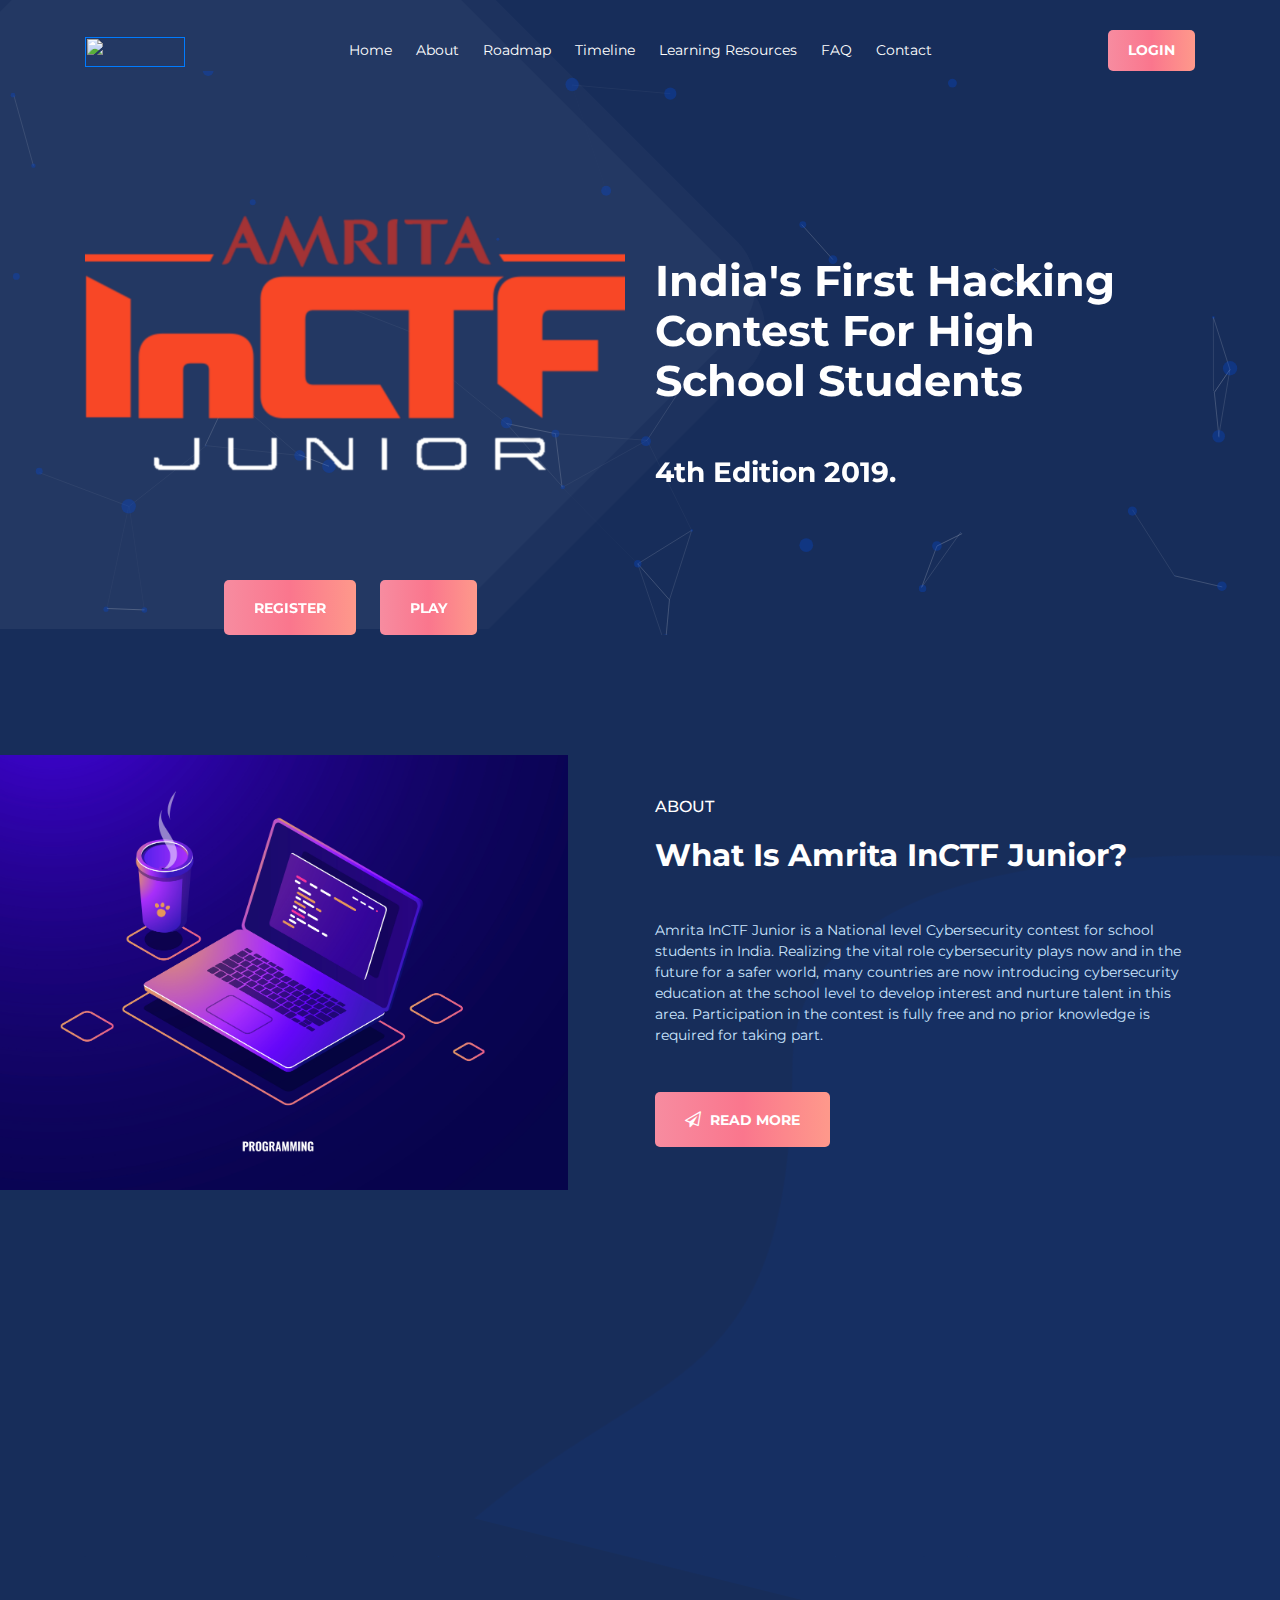
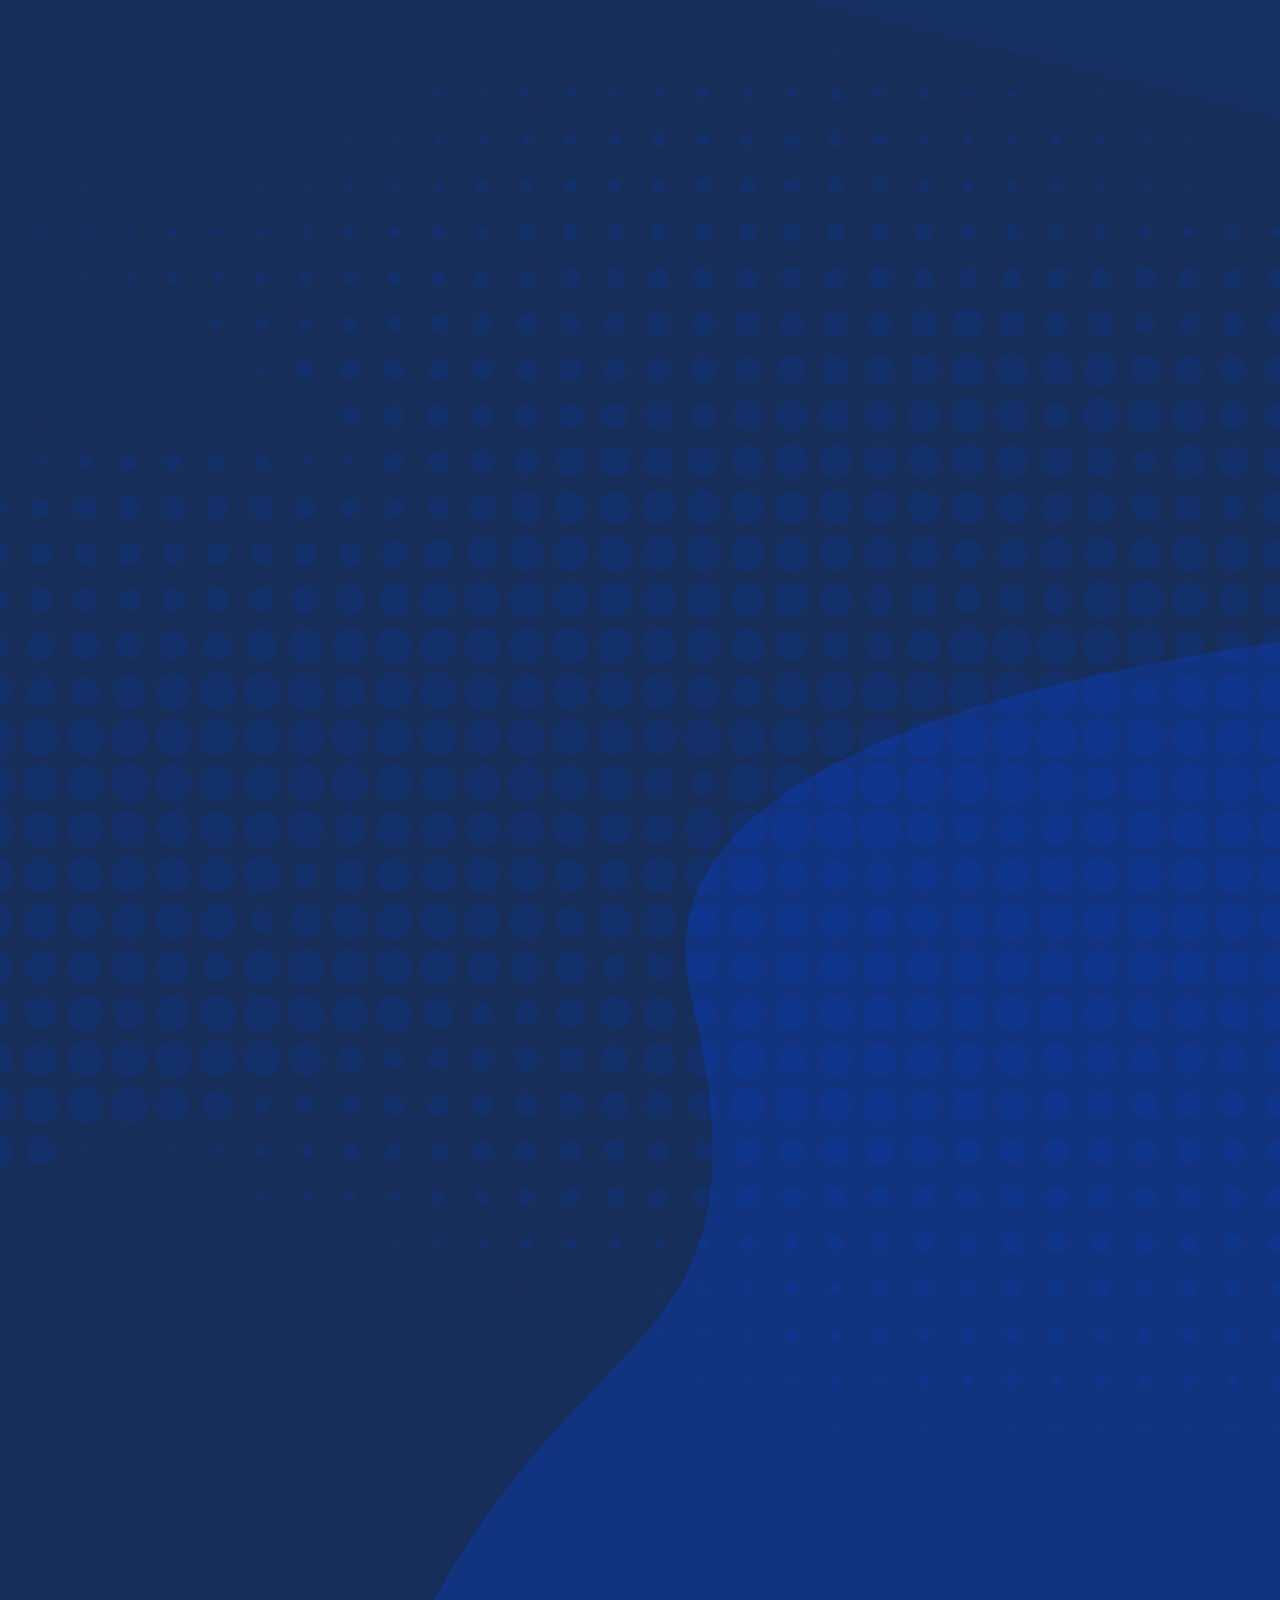
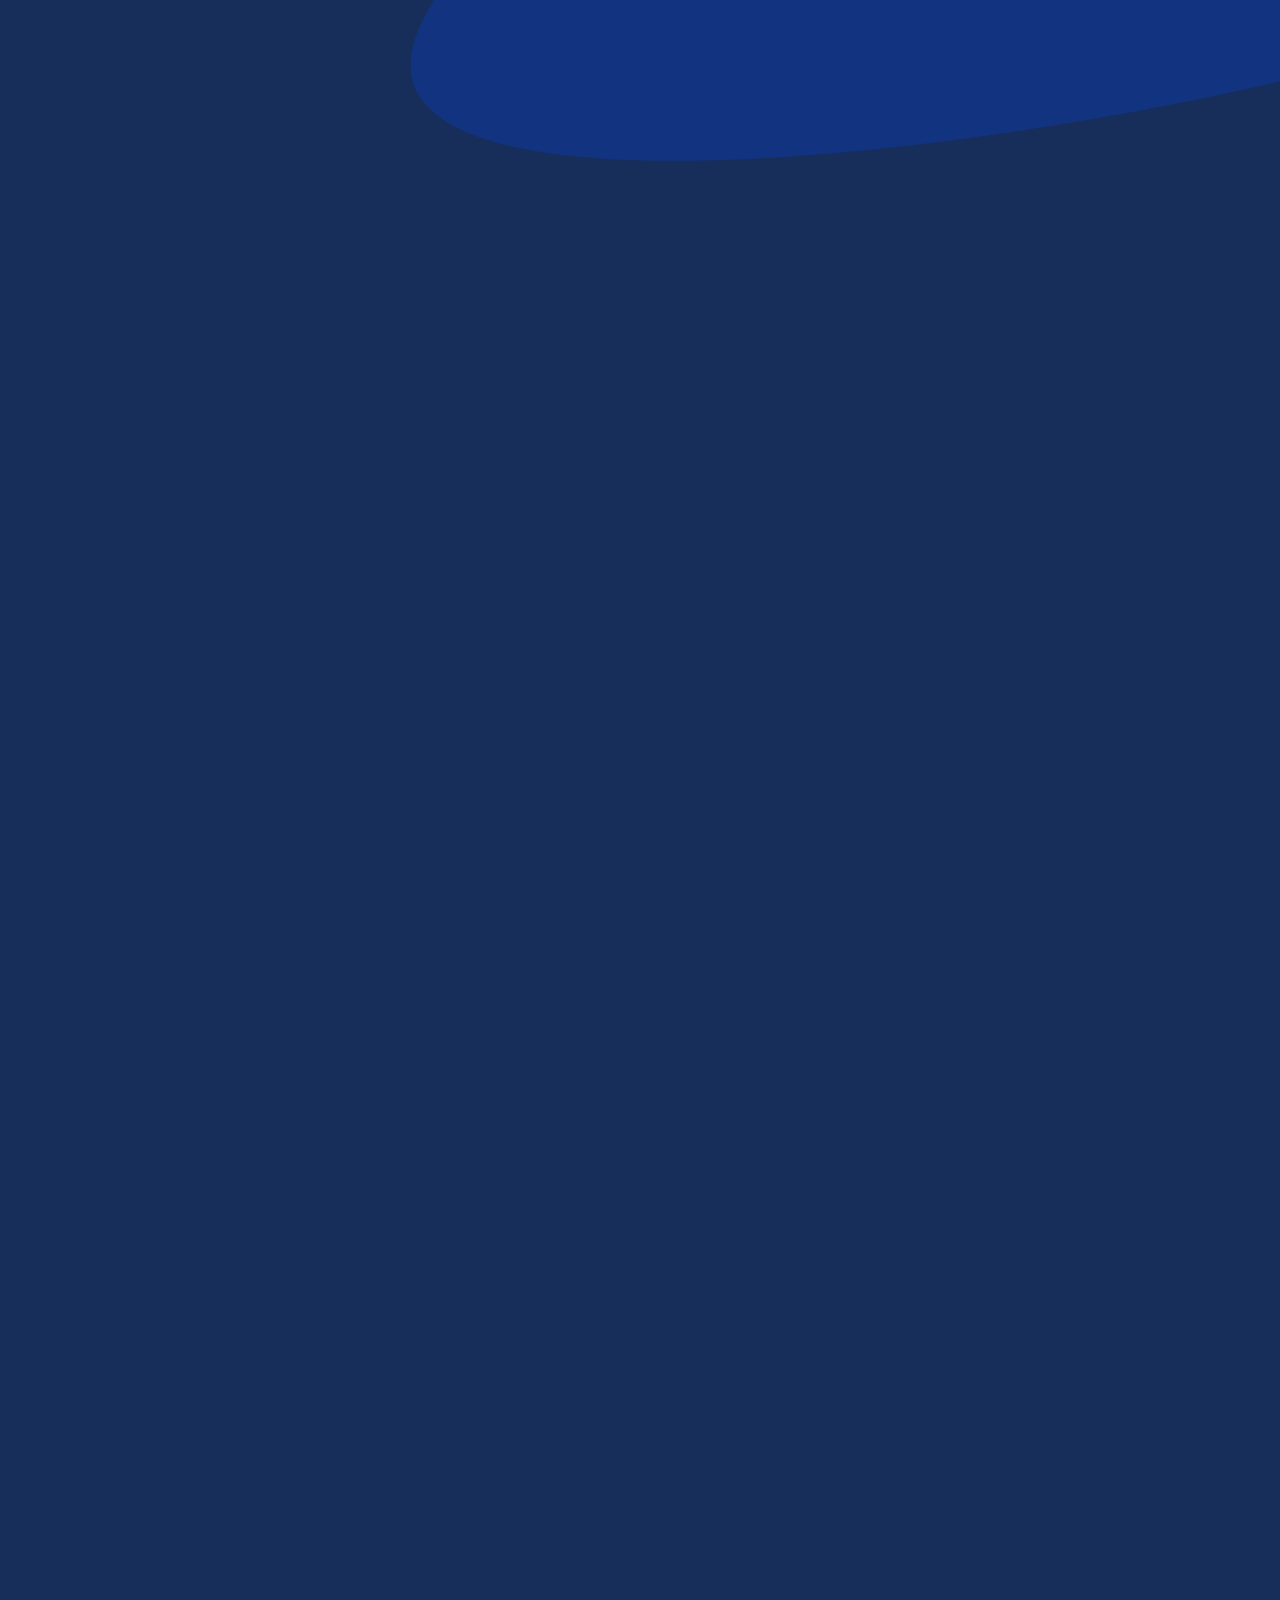
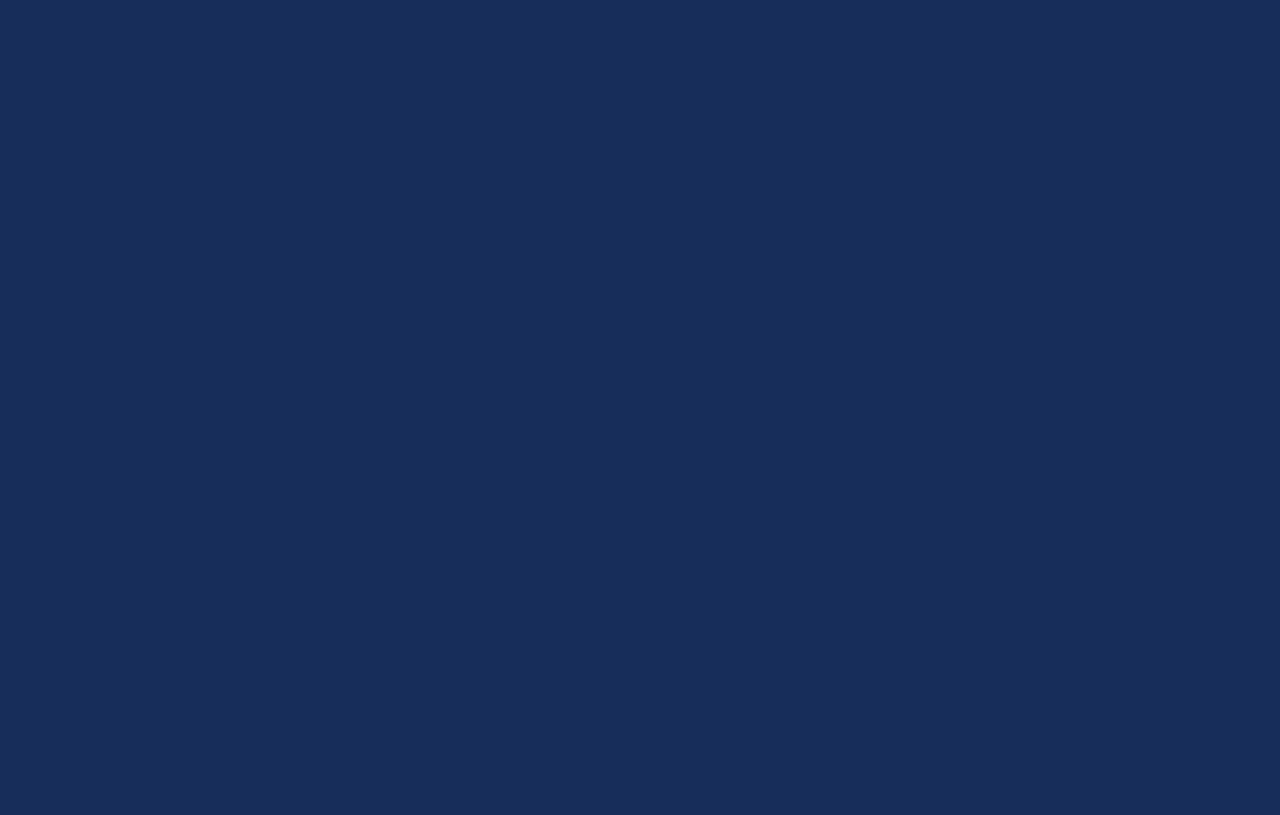
==== commit f2bb420a: "date updated" ====
--- a/index.html
+++ b/index.html
@@ -328,7 +328,7 @@
                         </div>
                         <div class="space-30"></div>
                         <div class="roadmap-text">
-                            <p>01.07.2019</p>
+                            <p>01.08.2019</p>
                             <div class="space-10"></div>
                             <h5>1. Registration</h5>
                             <p>Register and login to InCTFj page.</p>
@@ -378,7 +378,7 @@
                             </div>
                             <div class="col-7">
                                 <div class="roadmap-text">
-                                    <p>Update soon!</p>
+                                    <p>27.12.2019</p>
                                     <h5>4. Win</h5>
                                     <p>Meet head to head with the elites at the grand finale.</p>
                                 </div>
@@ -486,7 +486,7 @@
                             <div class="single-details">
                                 <small>You Can Chat through whatsapp</small>
                                 <div class="space-10"></div>
-                                <a href="#">(+91)6282743239</a>
+                                <a href="#">(+91)8129426557</a>
                             </div>
                             <div class="space-30"></div>
                             <div class="single-details">
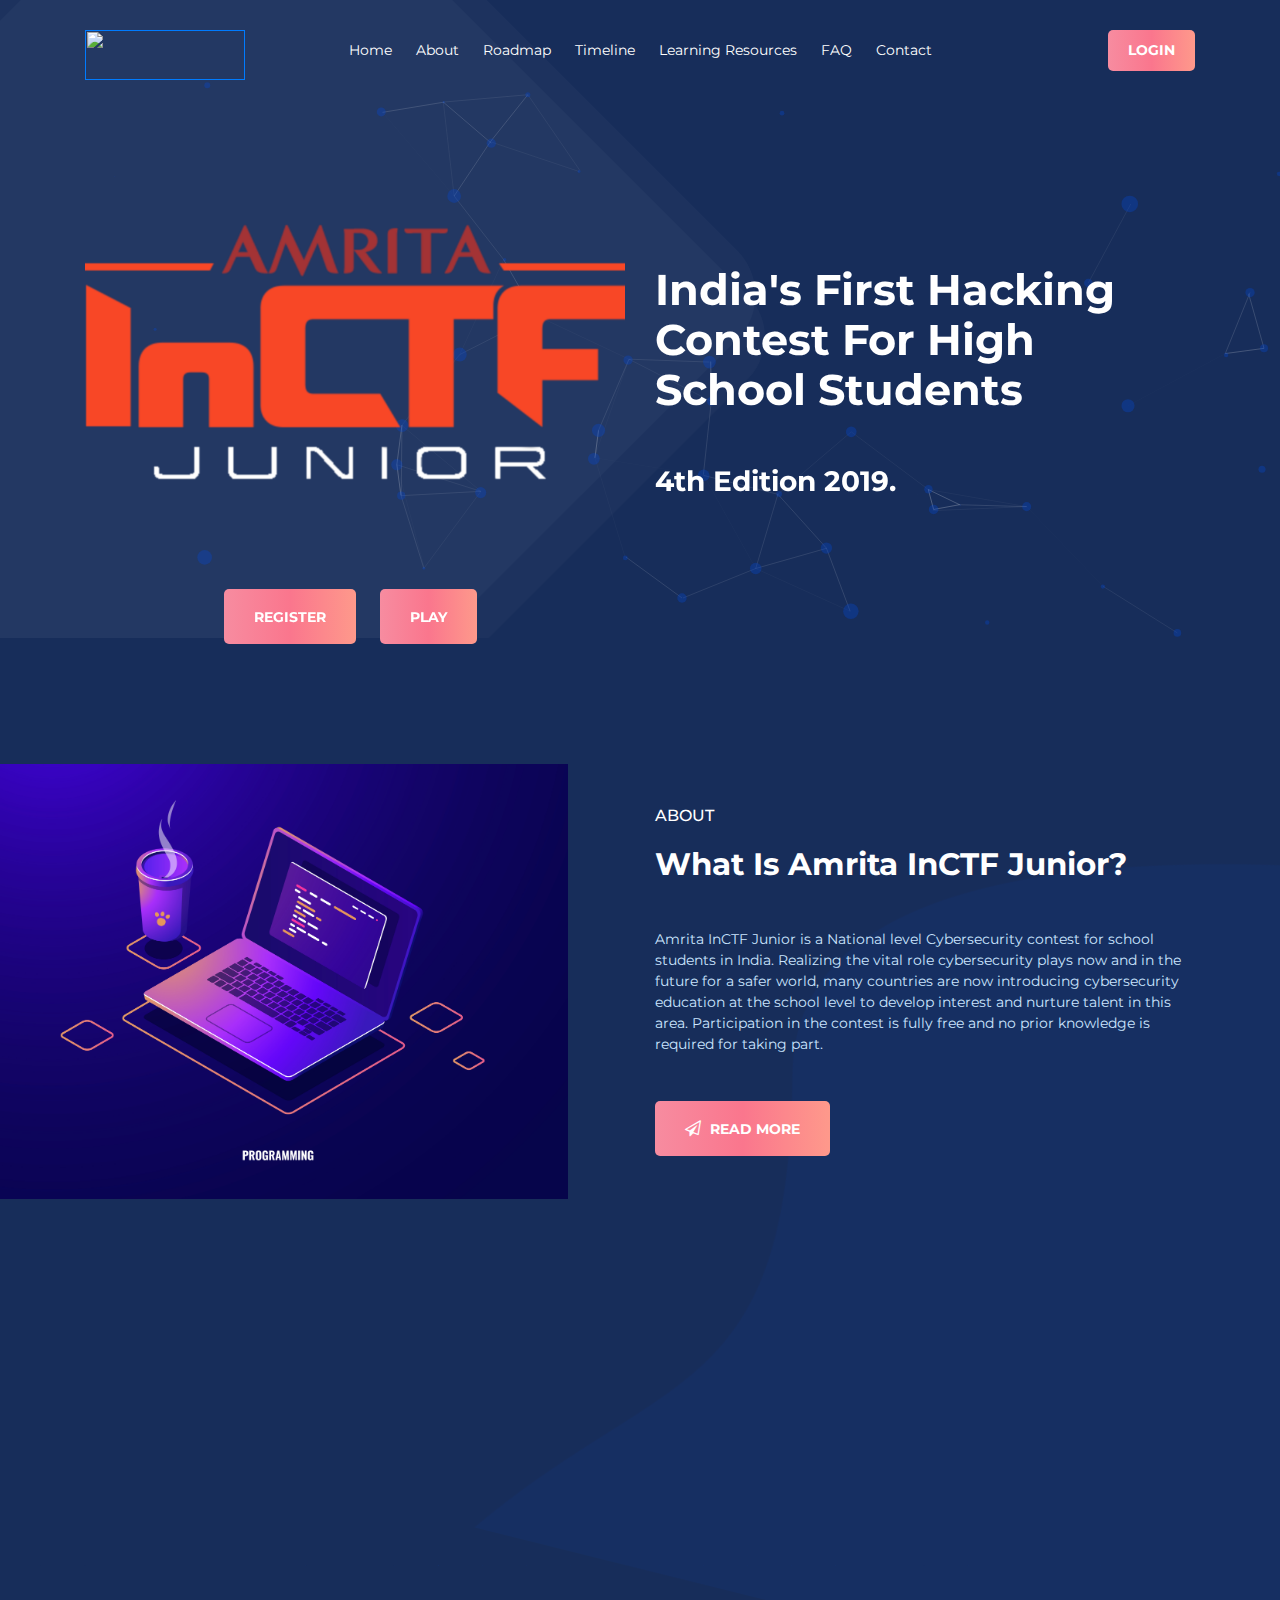
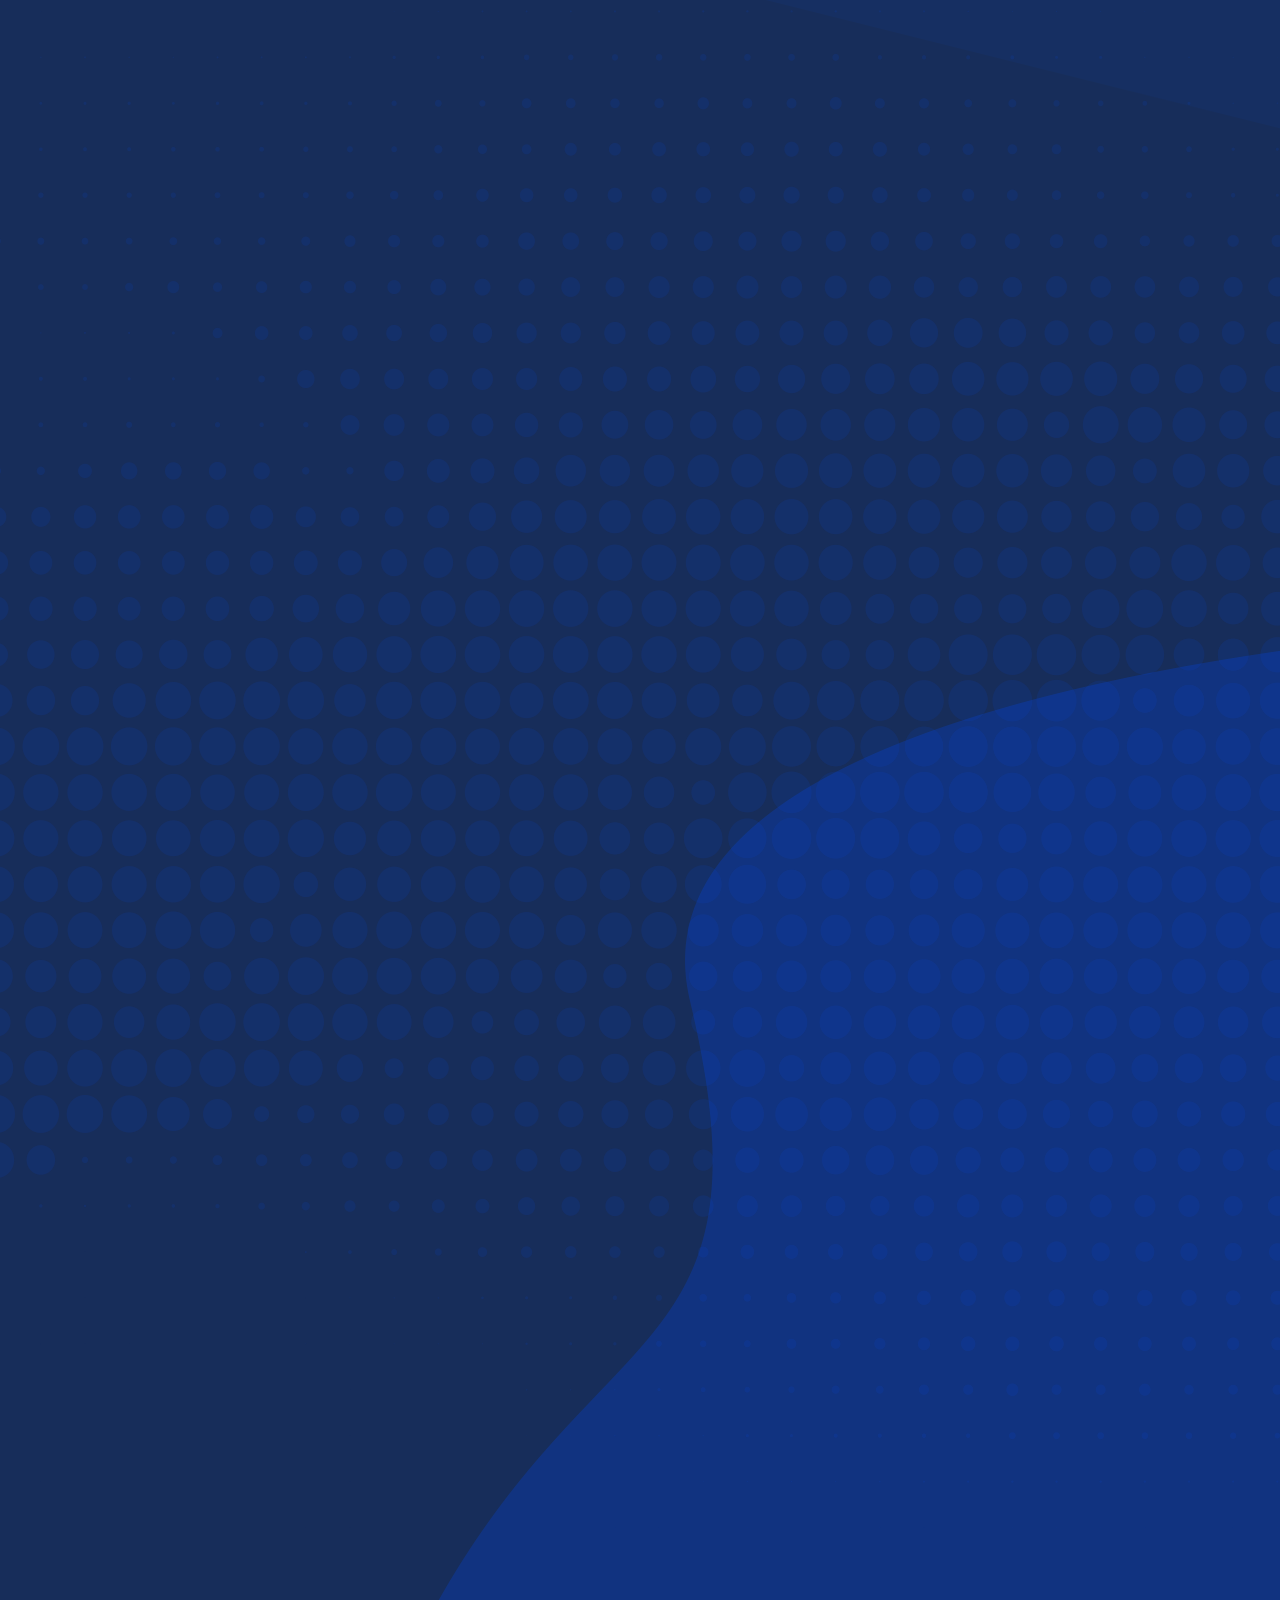
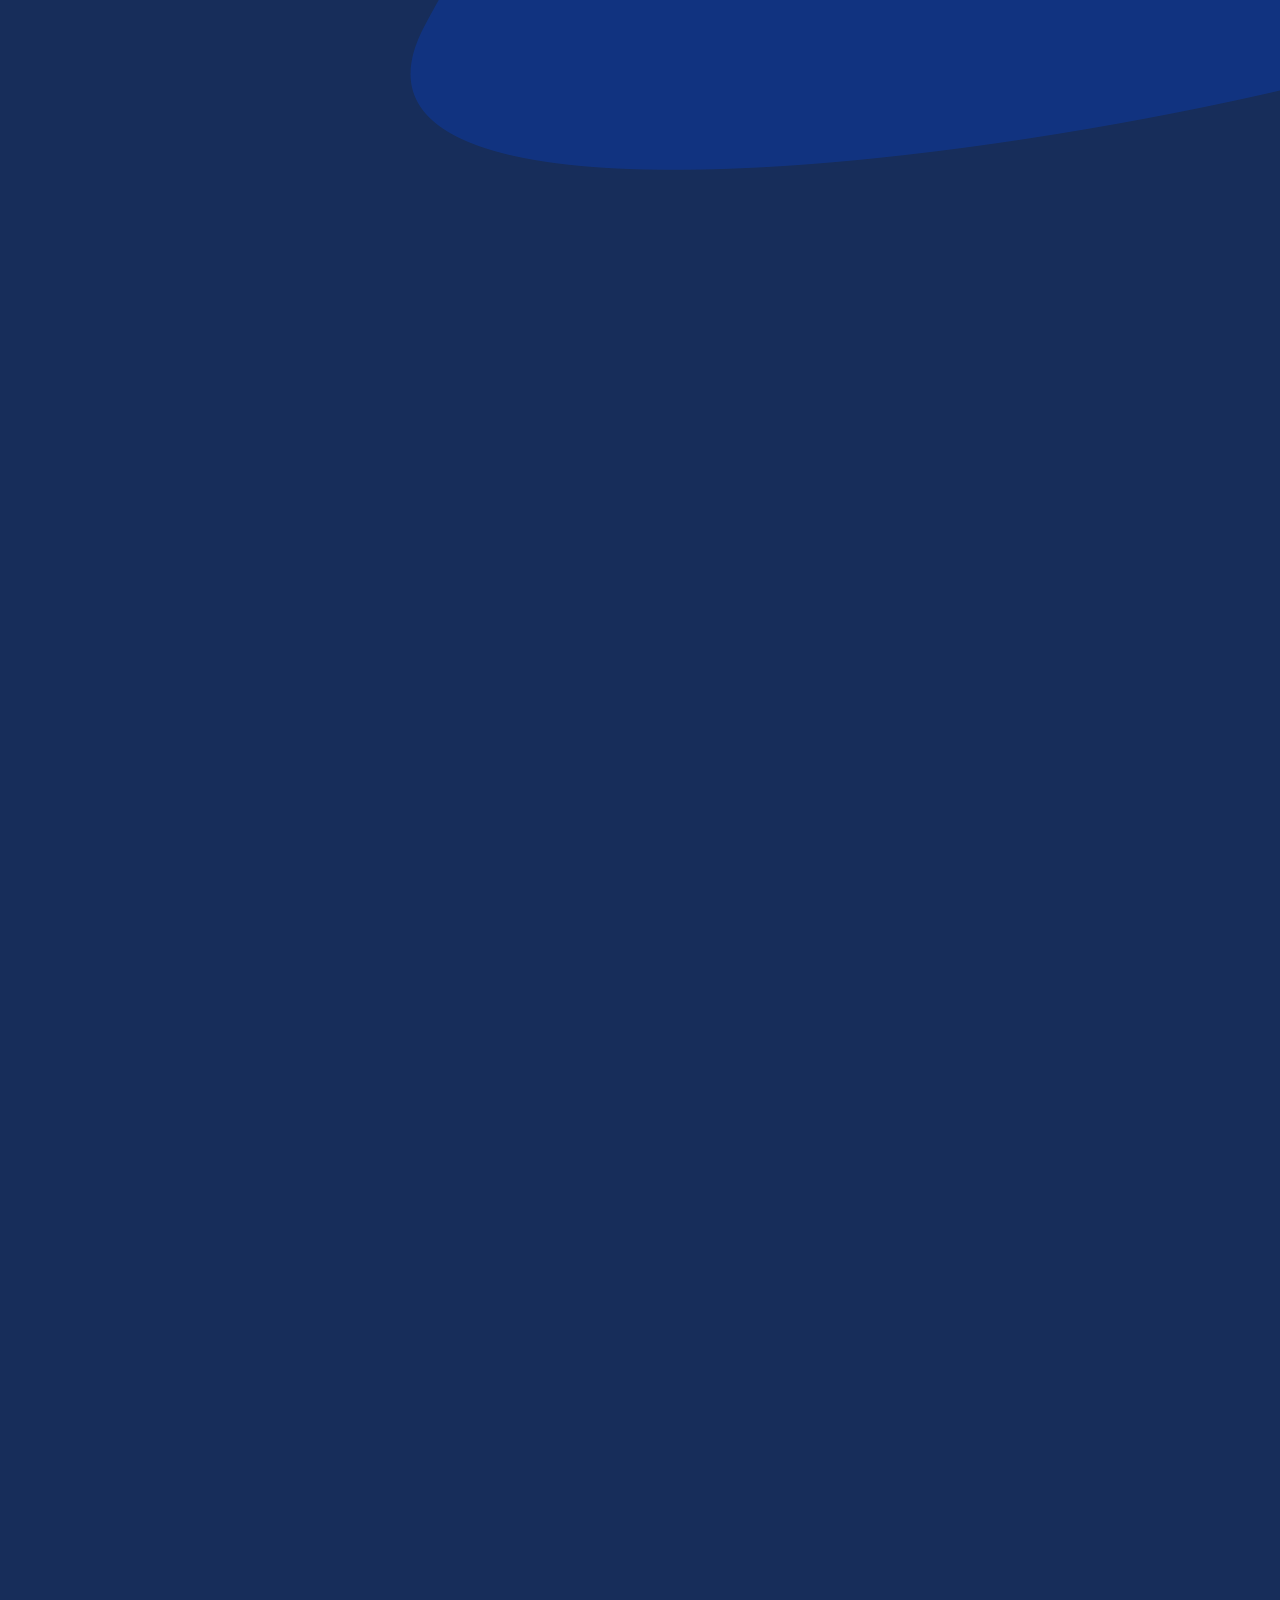
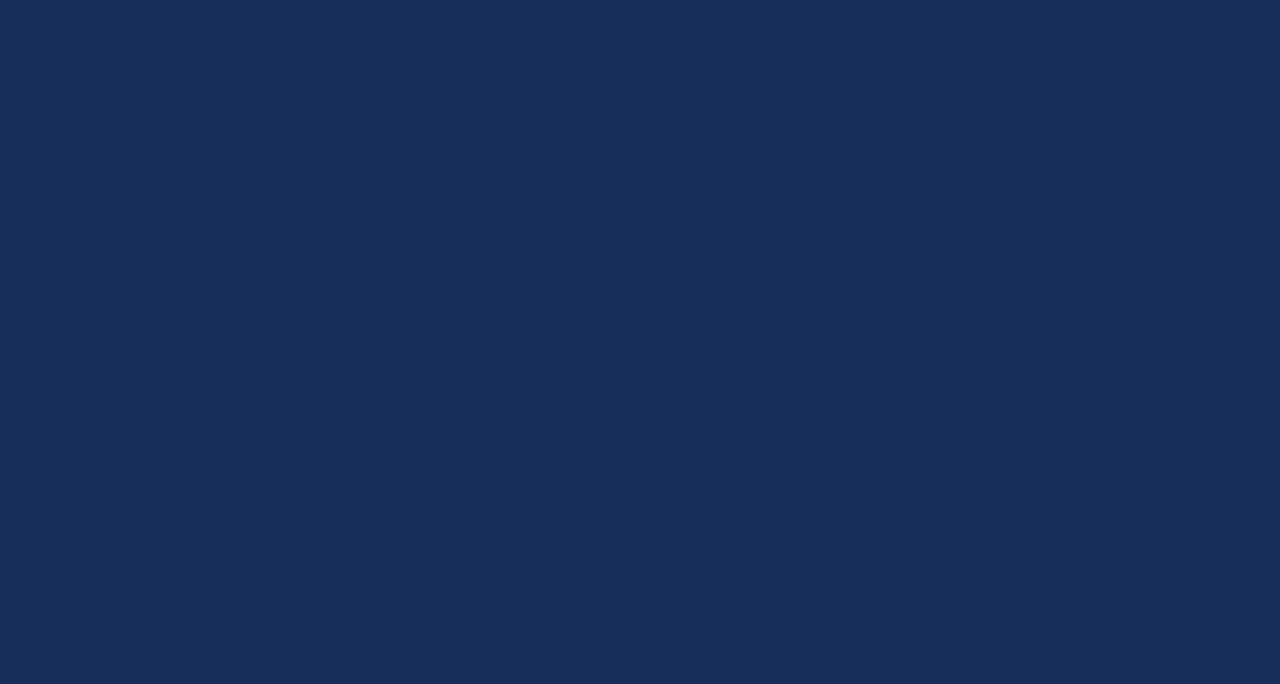
==== commit 564c4f80: "contact part changed" ====
--- a/index.html
+++ b/index.html
@@ -454,28 +454,12 @@
                 <div class="row">
                     <div class="col-12 text-center">
                         <div class="heading">
-                            <h5>contact</h5>
-                            <div class="space-10"></div>
-                            <h1>Drop Your Message</h1>
+                            <h1>Contact</h1>
                         </div>
                         <div class="space-60"></div>
                     </div>
                 </div>
-                <div class="row">
-                    <div class="col-lg-5 offset-2">
-                        <div class="contact-form">
-                            <form action="#">
-                                <input type="text" placeholder="your name">
-                                <div class="space-20"></div>
-                                <input type="email" placeholder="your email">
-                                <div class="space-20"></div>
-                                <textarea name="text" id="message" cols="30" placeholder="Write your message" rows="5"></textarea>
-                            </form>
-                            <div class="space-20"></div>
-                            <a href="#" class="gradient-btn v2">Send message</a>
-                        </div>
-                    </div>
-                    <div class="col-lg-5">
+                <div class="tc">
                         <div class="contact-details">
                             <div class="single-details">
                                 <small>For general enquires</small>
@@ -486,7 +470,7 @@
                             <div class="single-details">
                                 <small>You Can Chat through whatsapp</small>
                                 <div class="space-10"></div>
-                                <a href="#">(+91)8129426557</a>
+                                <a href="https://wa.me/918129426557">(+91)8129426557</a>
                             </div>
                             <div class="space-30"></div>
                             <div class="single-details">
@@ -494,7 +478,7 @@
                                 <div class="space-10"></div>
                                 <a href="#">04762804525</a>
                             </div>
-                        </div>
+                        
                     </div>
                 </div>
                 <div class="space-90"></div>
--- a/style.css
+++ b/style.css
@@ -148,9 +148,9 @@
 =====================*/
 
 .logo-area img {
-  width: 100px;
-  margin-top: 7px;
-  height: 30px;
+  width: 100%;
+  margin-top: 0px;
+  height: 50px;
 }
 
 .header-area {
@@ -214,7 +214,9 @@
   top: 52px;
   left: 0;
 }
-
+.tc{
+ text-align:center;
+}
 .main-menu li.active ul li a {
   color: #fff;
 }
@@ -1368,7 +1370,7 @@
 
 .single-details a{
   font-size: 24px;
-  text-transform: capitalize;
+  text-transform: none;
   color: #fff;
 }
 
@@ -1786,4 +1788,4 @@
 ::-ms-input-placeholder{color:#fff}
 ::placeholder{color:#fff}
 
-/*===================================== end =================================*/+/*===================================== end =================================*/
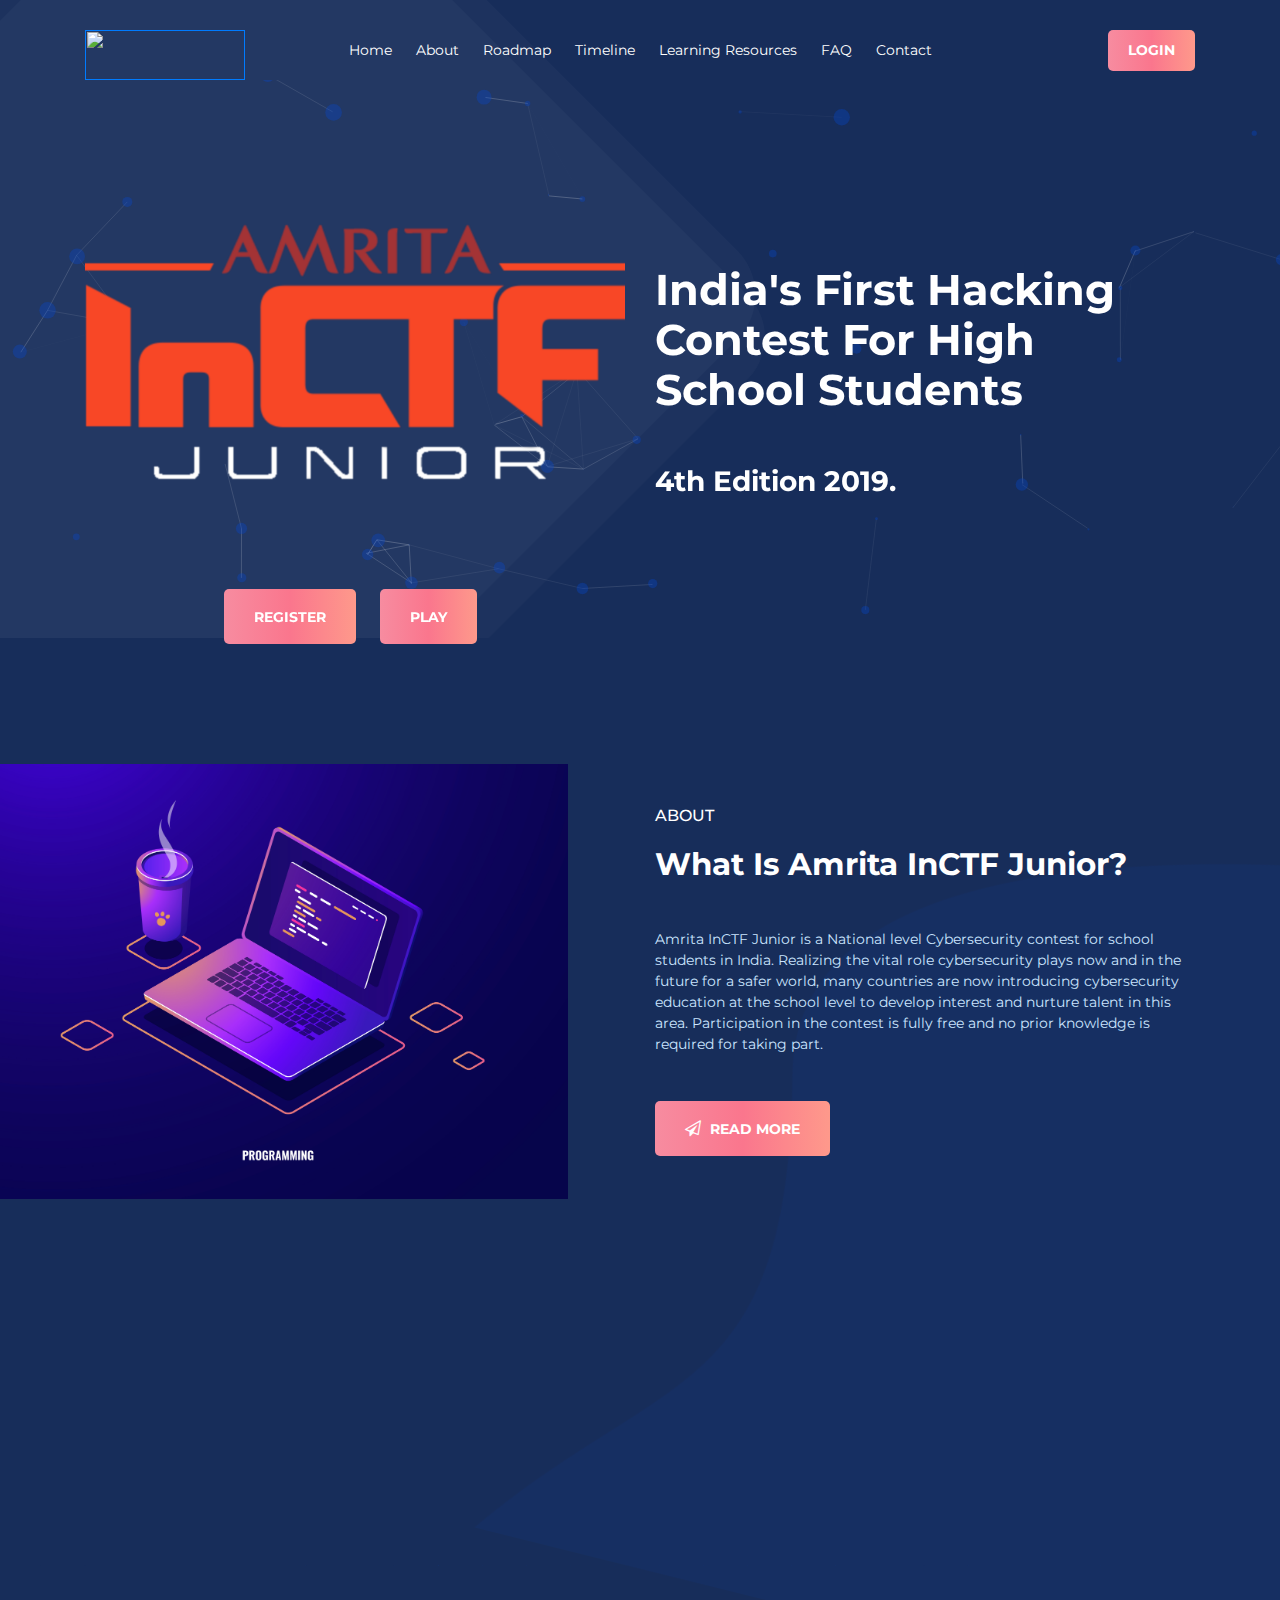
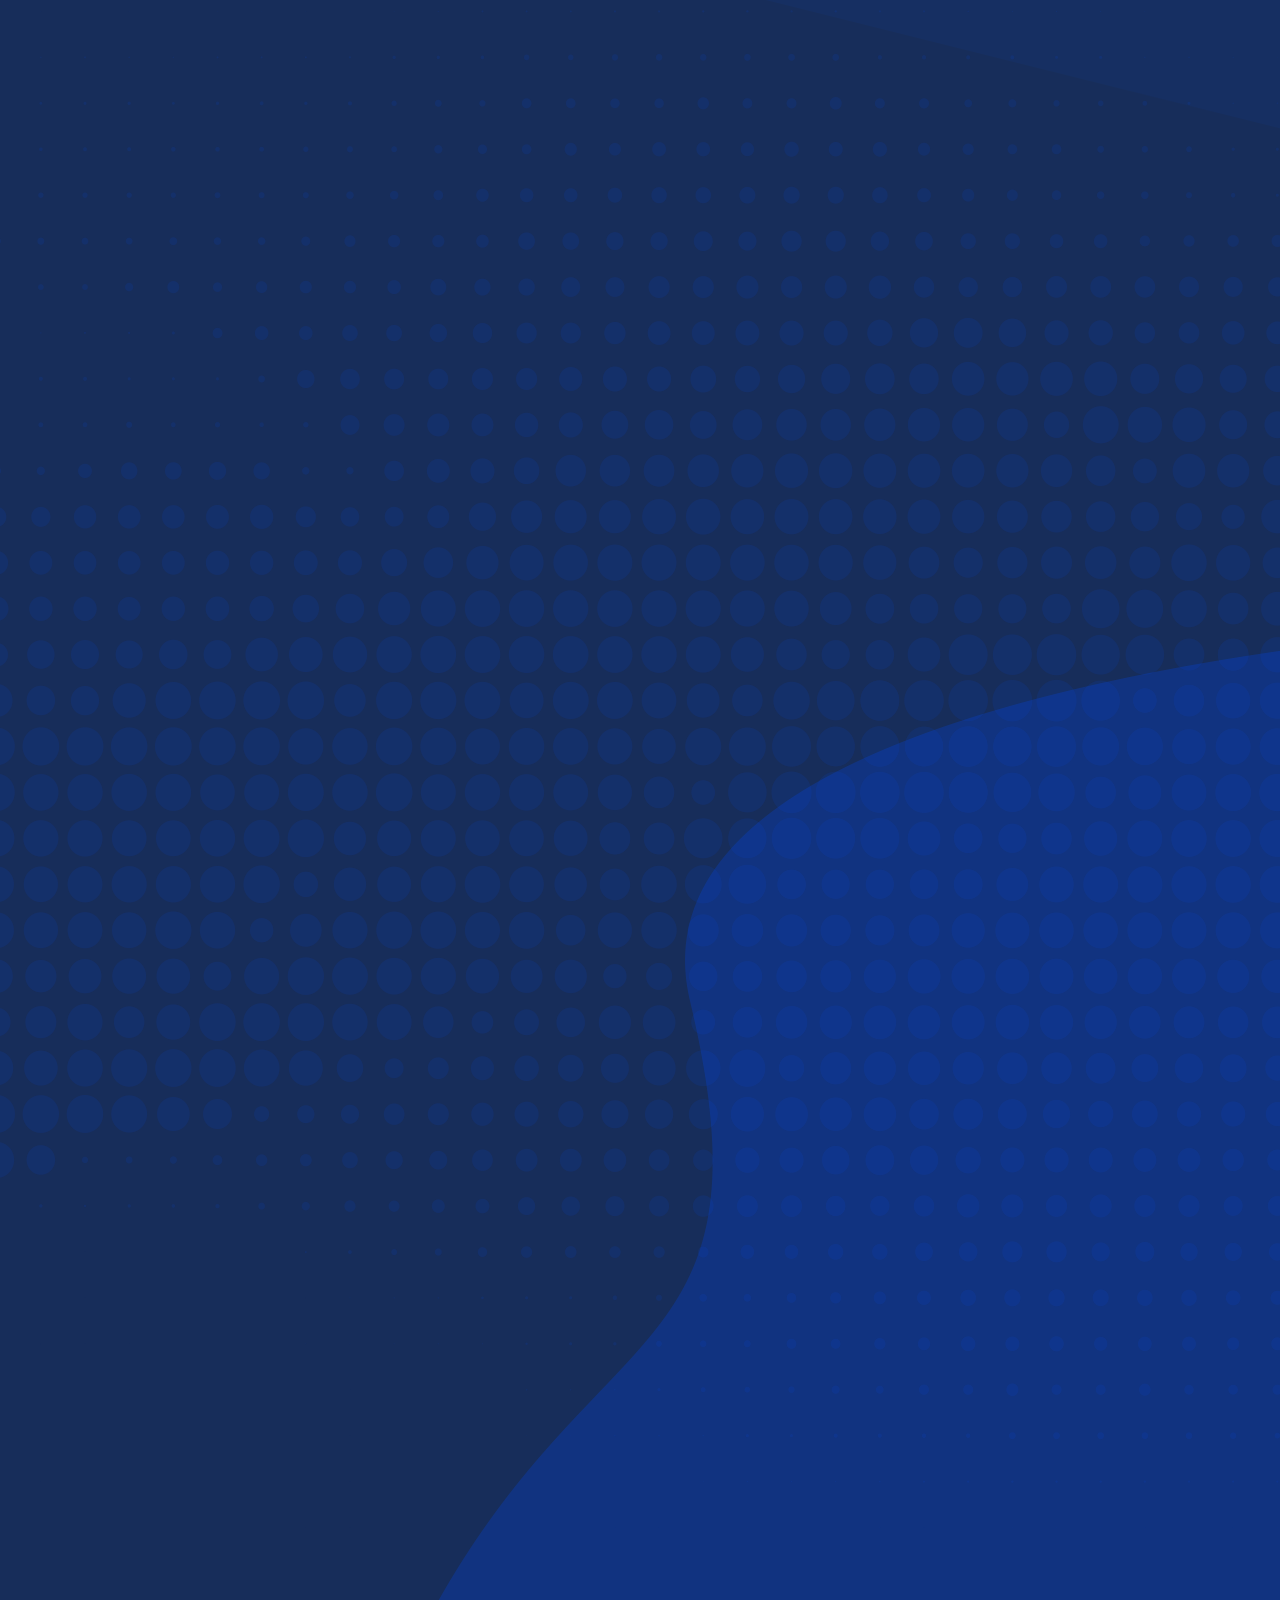
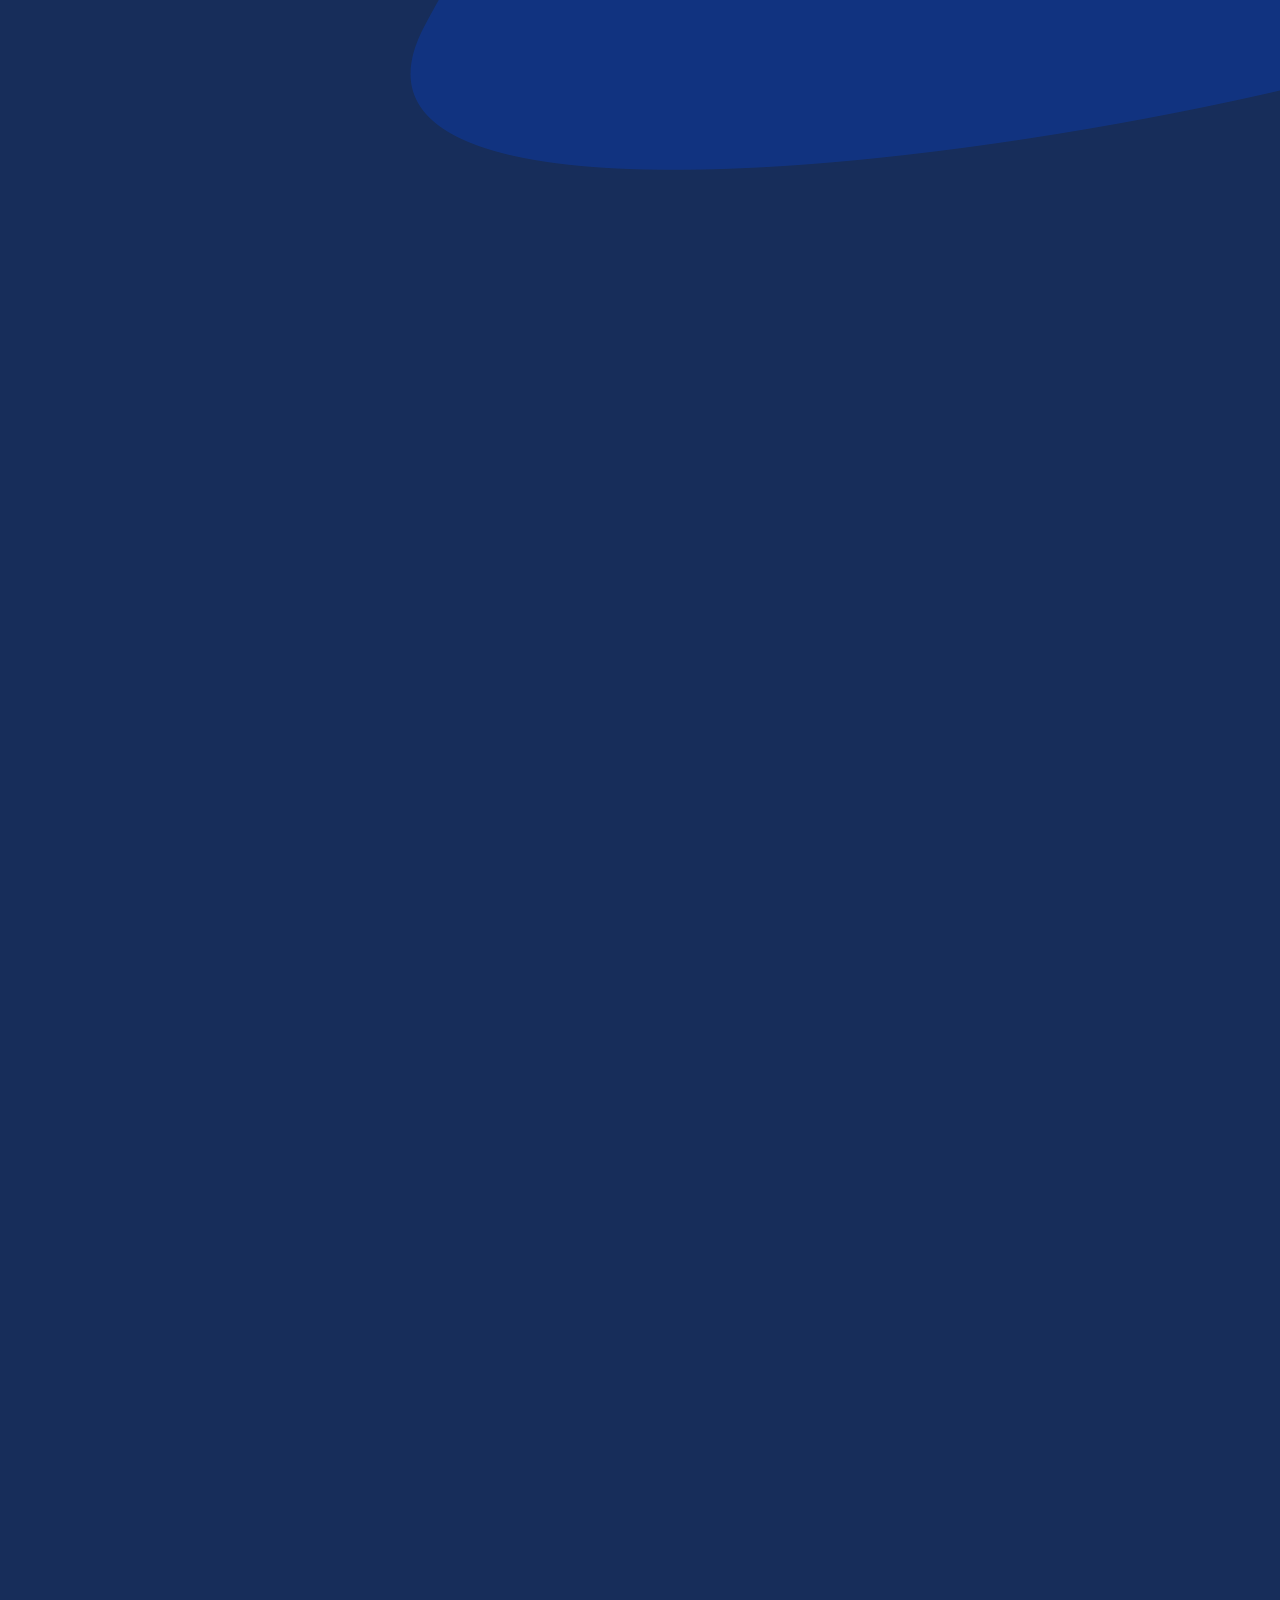
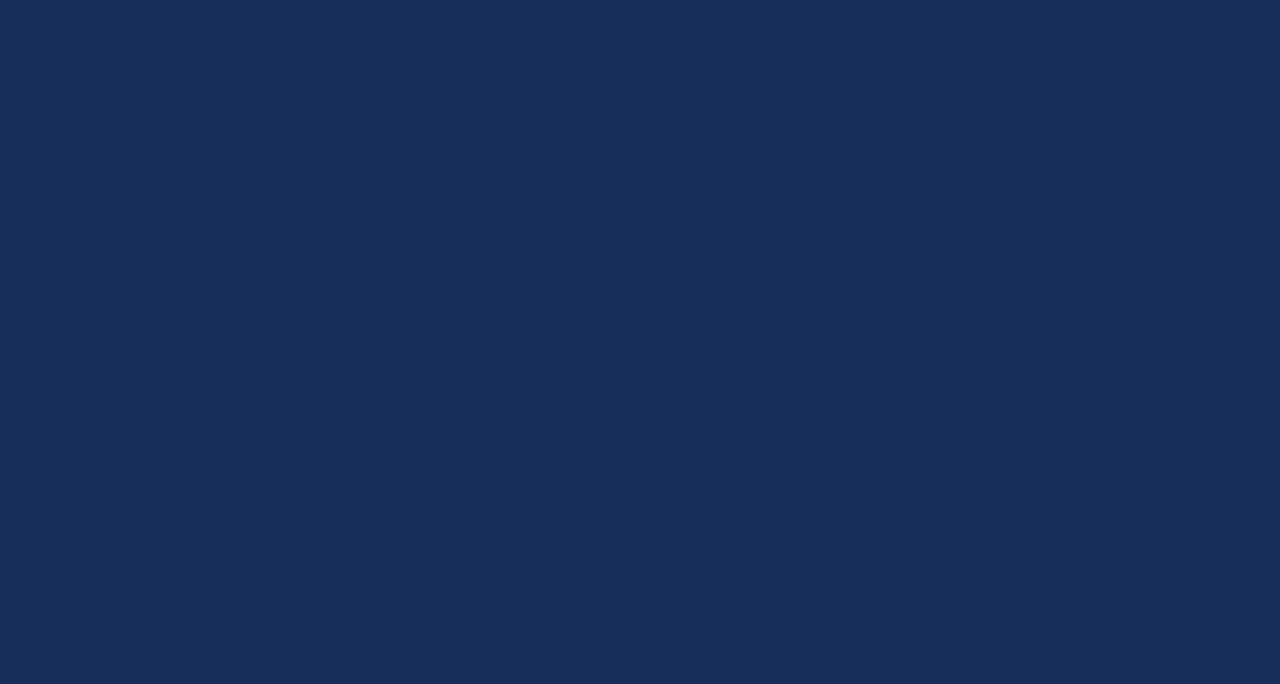
==== commit d99bf98f: "inline added" ====
--- a/index.html
+++ b/index.html
@@ -459,7 +459,7 @@
                         <div class="space-60"></div>
                     </div>
                 </div>
-                <div class="tc">
+                <div class="tc" style="text-align: center">
                         <div class="contact-details">
                             <div class="single-details">
                                 <small>For general enquires</small>
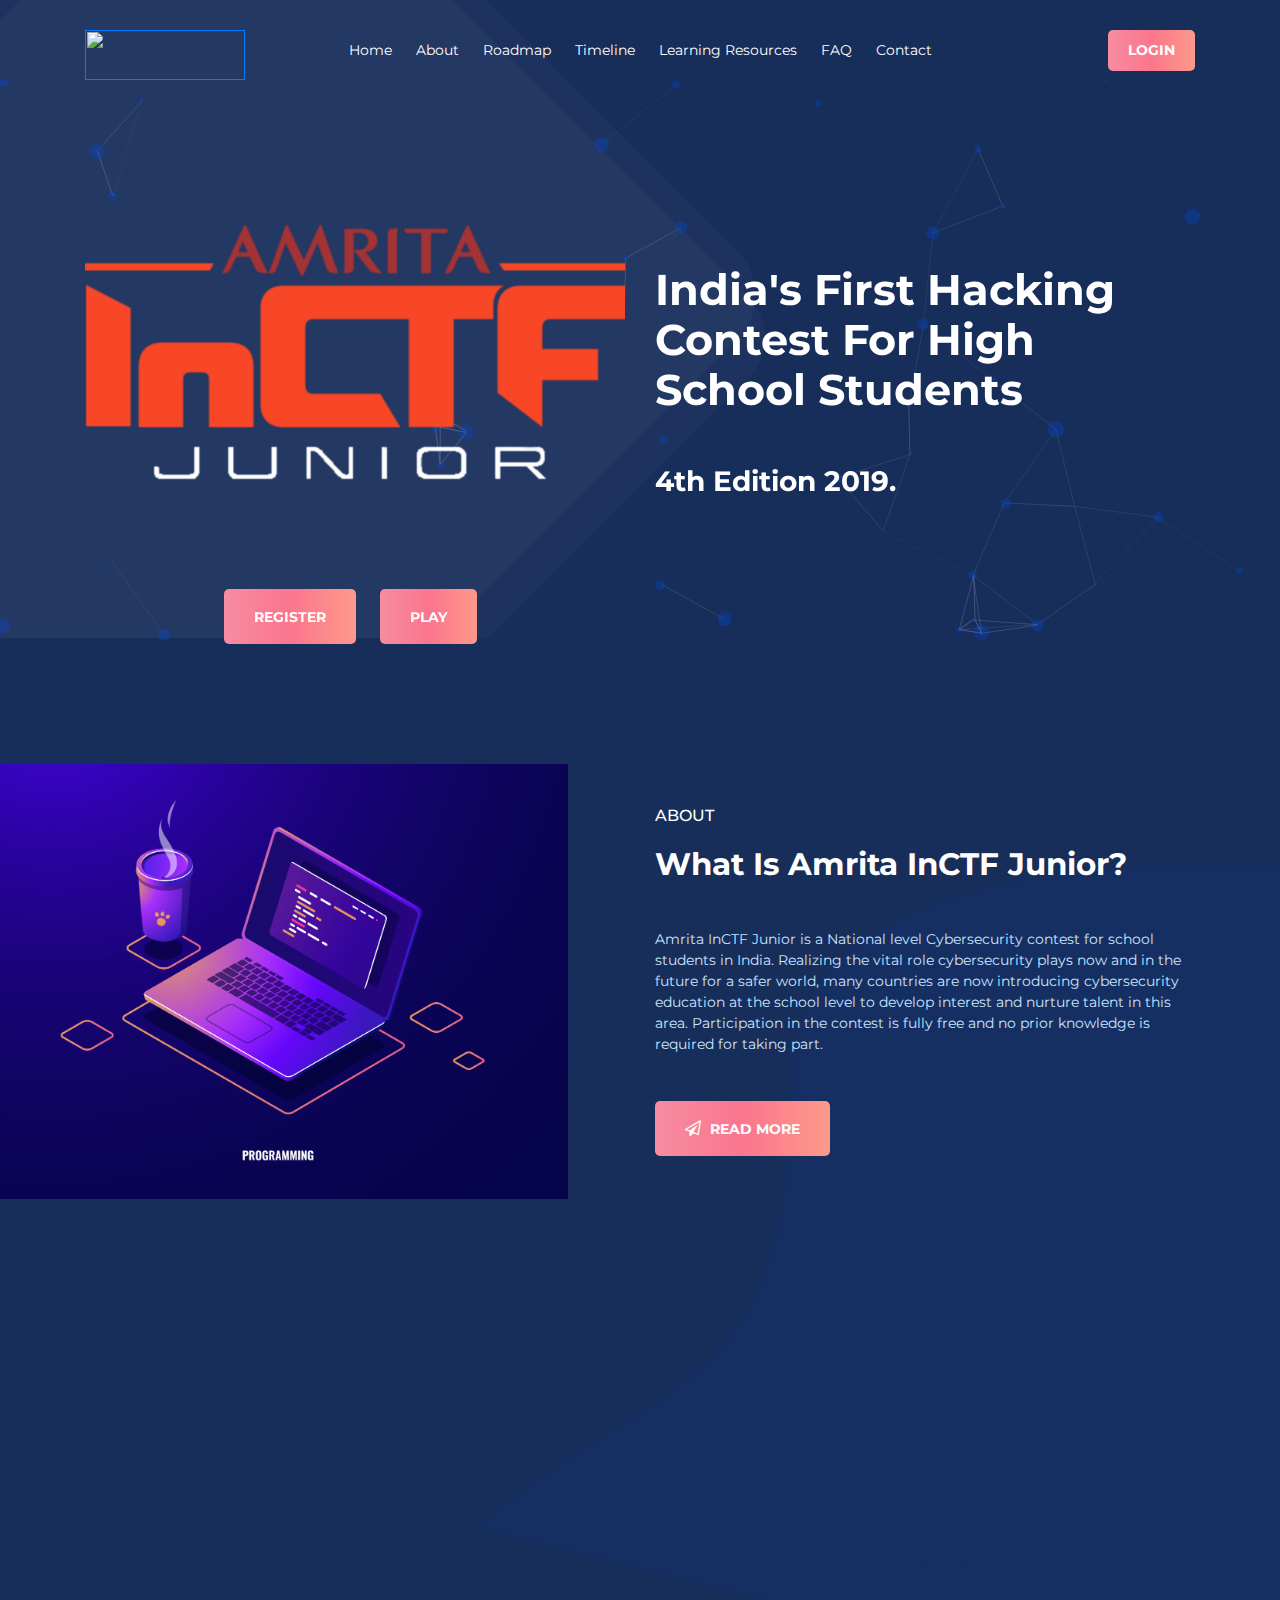
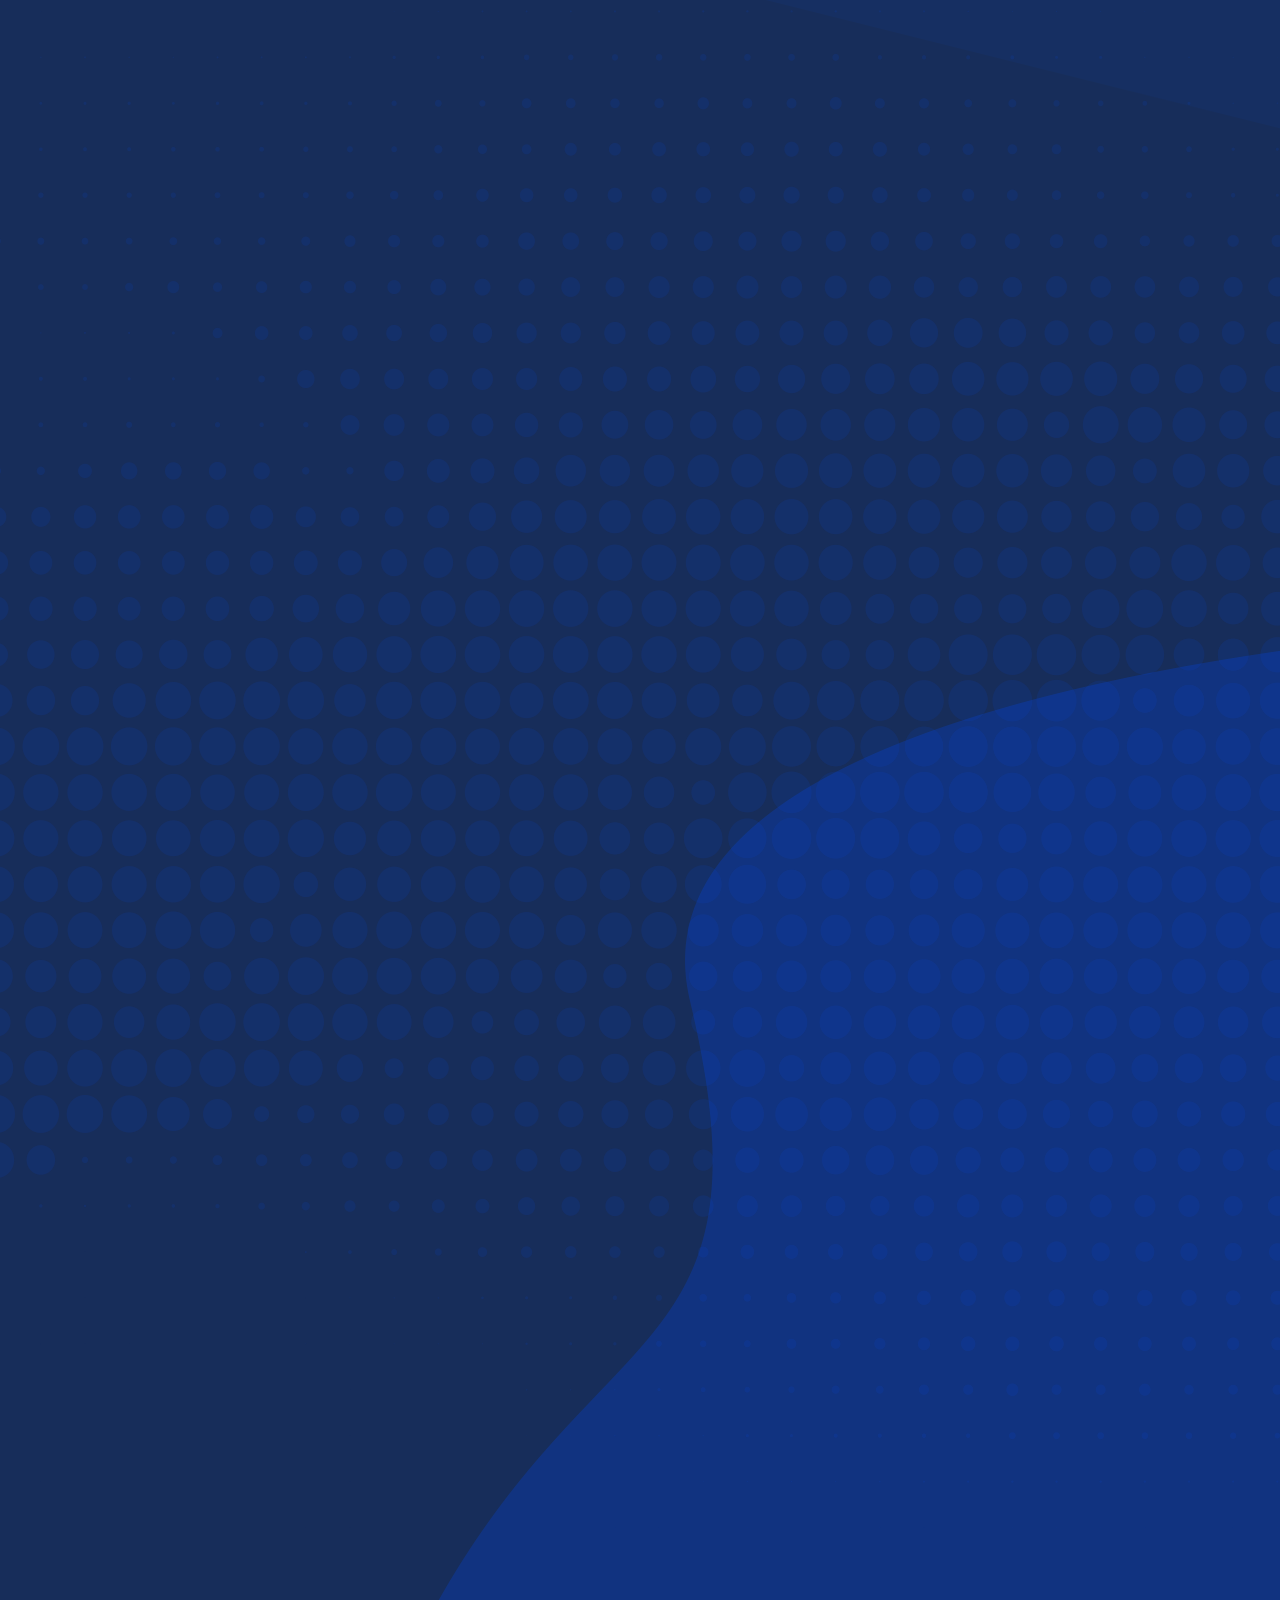
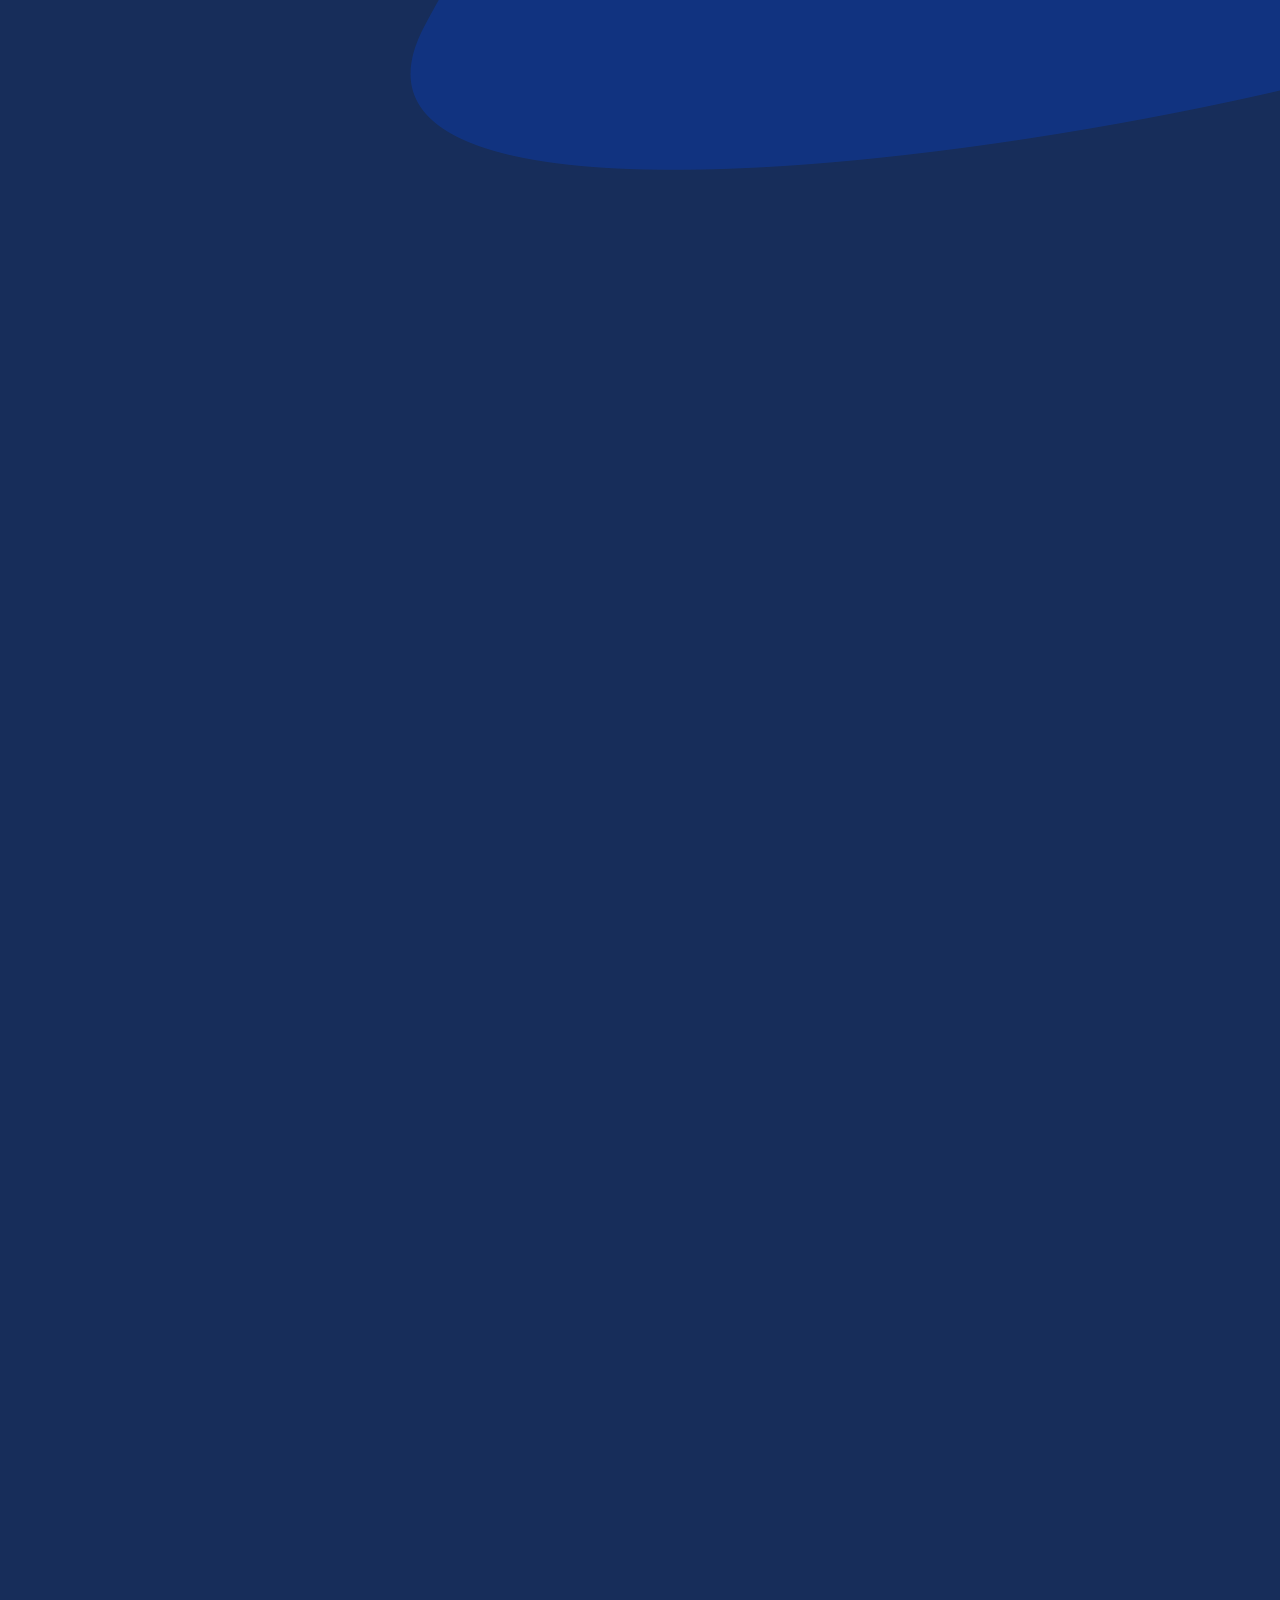
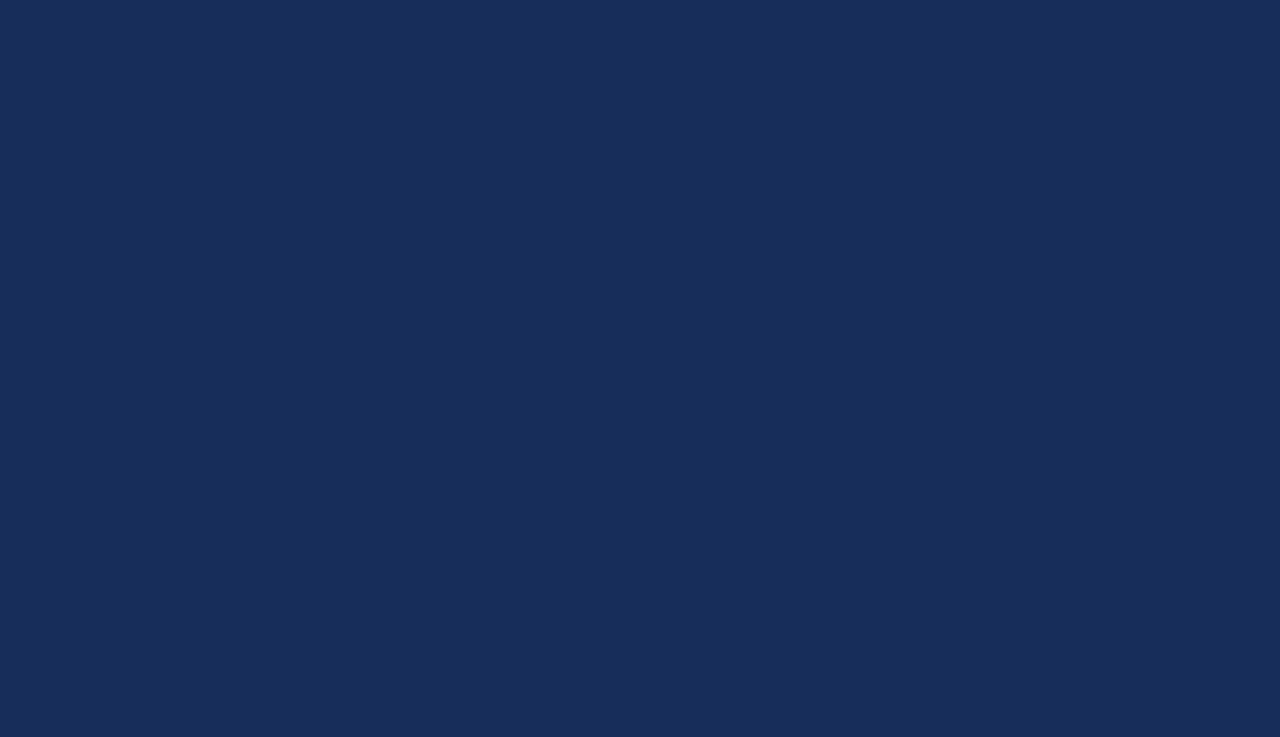
==== commit af212e84: "schedule updated" ====
--- a/index.html
+++ b/index.html
@@ -345,9 +345,9 @@
                             </div>
                             <div class="col-7">
                                 <div class="roadmap-text">
-                                    <p>Update soon!</p>
-                                    <h5>2. Learn</h5>
-                                    <p>Learn to hack with our exlusive videos and wiki.</p>
+                                    <p>05/10/19 The schedule is <a href="images/schedule.pdf" style="font-size: 15px; color: #FB9A8C">here</a></p>
+                                    <h5>2. Mock contests</h5>
+                                    <p>Practice your skills by taking part in mock contests.</p>
                                 </div>
                             </div>
                         </div>
@@ -360,10 +360,9 @@
                         </div>
                         <div class="space-30"></div>
                         <div class="roadmap-text">
-                            <p>Update soon!</p>
-                            <div class="space-10"></div>
-                            <h5>3. Mock Contests</h5>
-                            <p>Practice your skills by taking part in mock contests.</p>
+                            <p>08.11.2019/5.PM - 10.11.2019/5.PM</p>
+                            <h5>3.  Online Qualifier</h5>
+                            <p>In the Online Qualifier round participants will be tested on binary exploitation, forensics, reverse engineering and web based exploits.</p>
                         </div>
                     </div>
                 </div>
@@ -379,7 +378,7 @@
                             <div class="col-7">
                                 <div class="roadmap-text">
                                     <p>27.12.2019</p>
-                                    <h5>4. Win</h5>
+                                    <h5>4. Final Contest</h5>
                                     <p>Meet head to head with the elites at the grand finale.</p>
                                 </div>
                             </div>
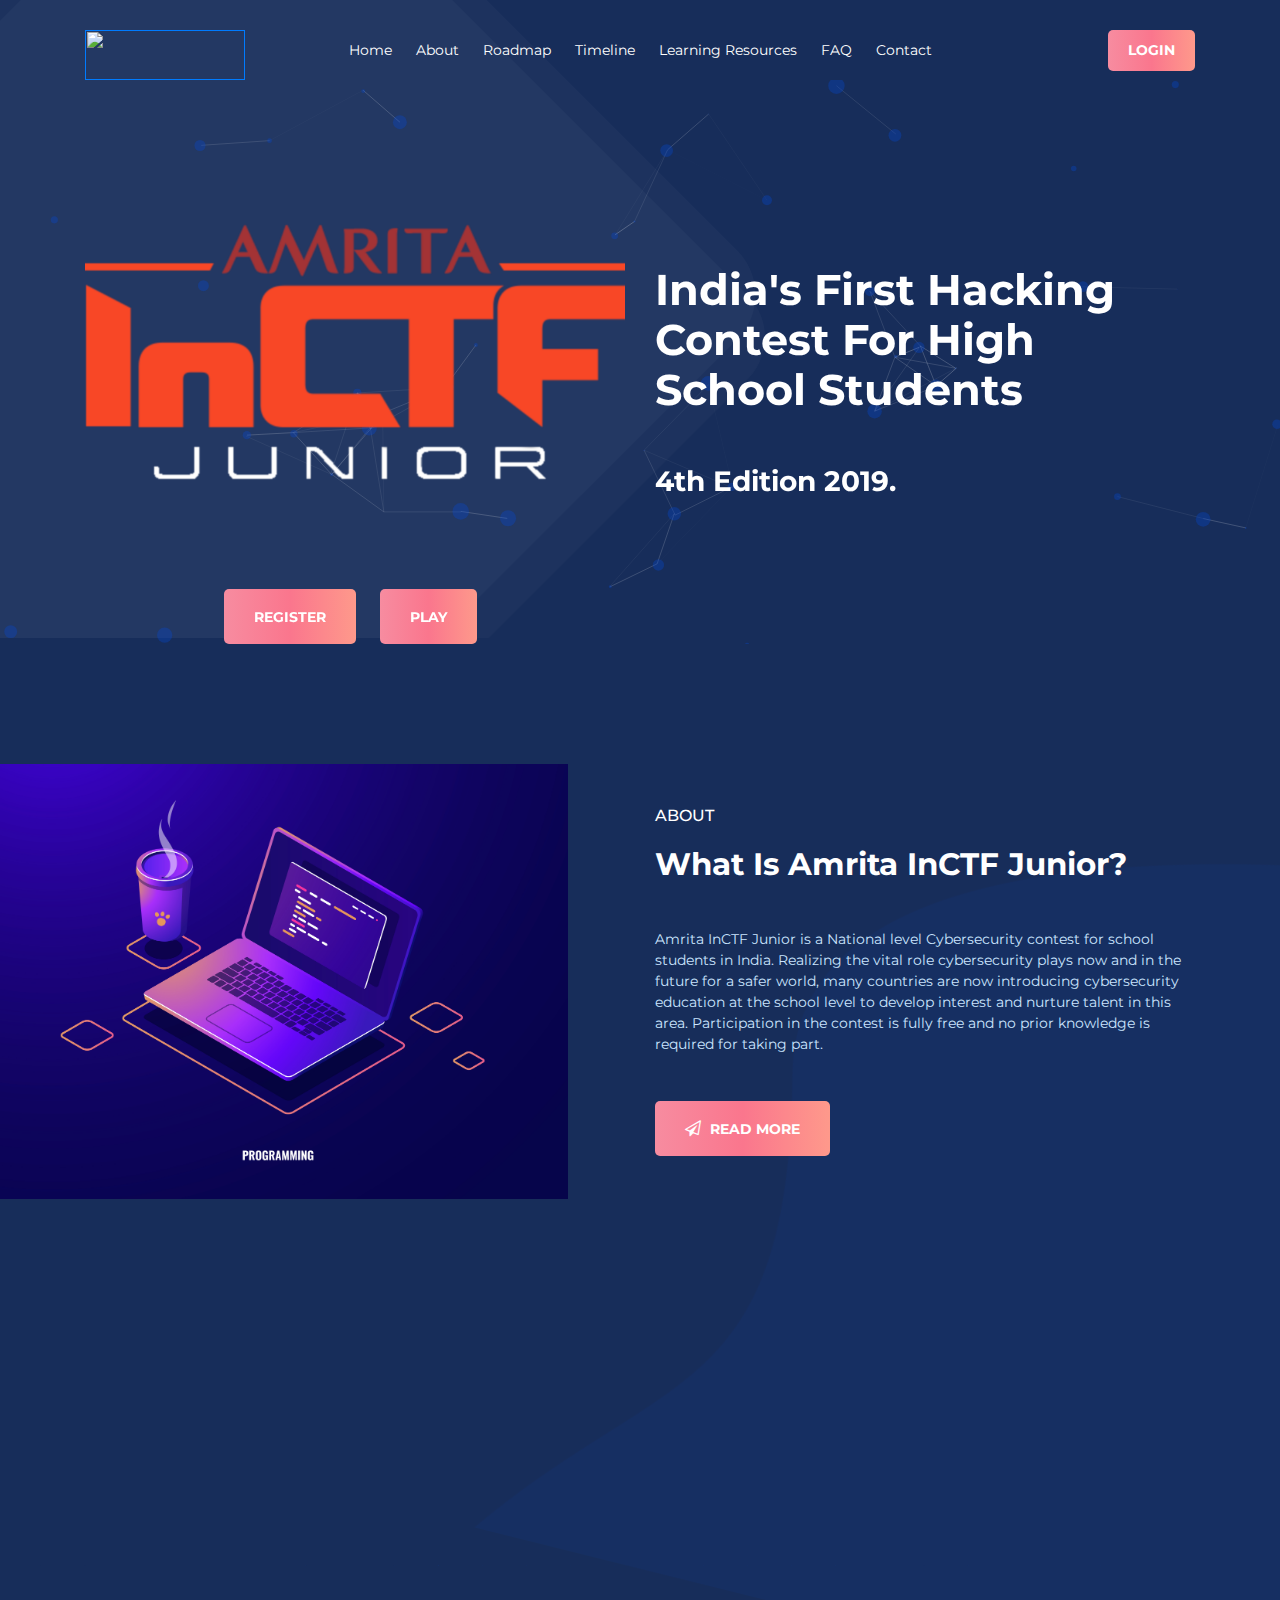
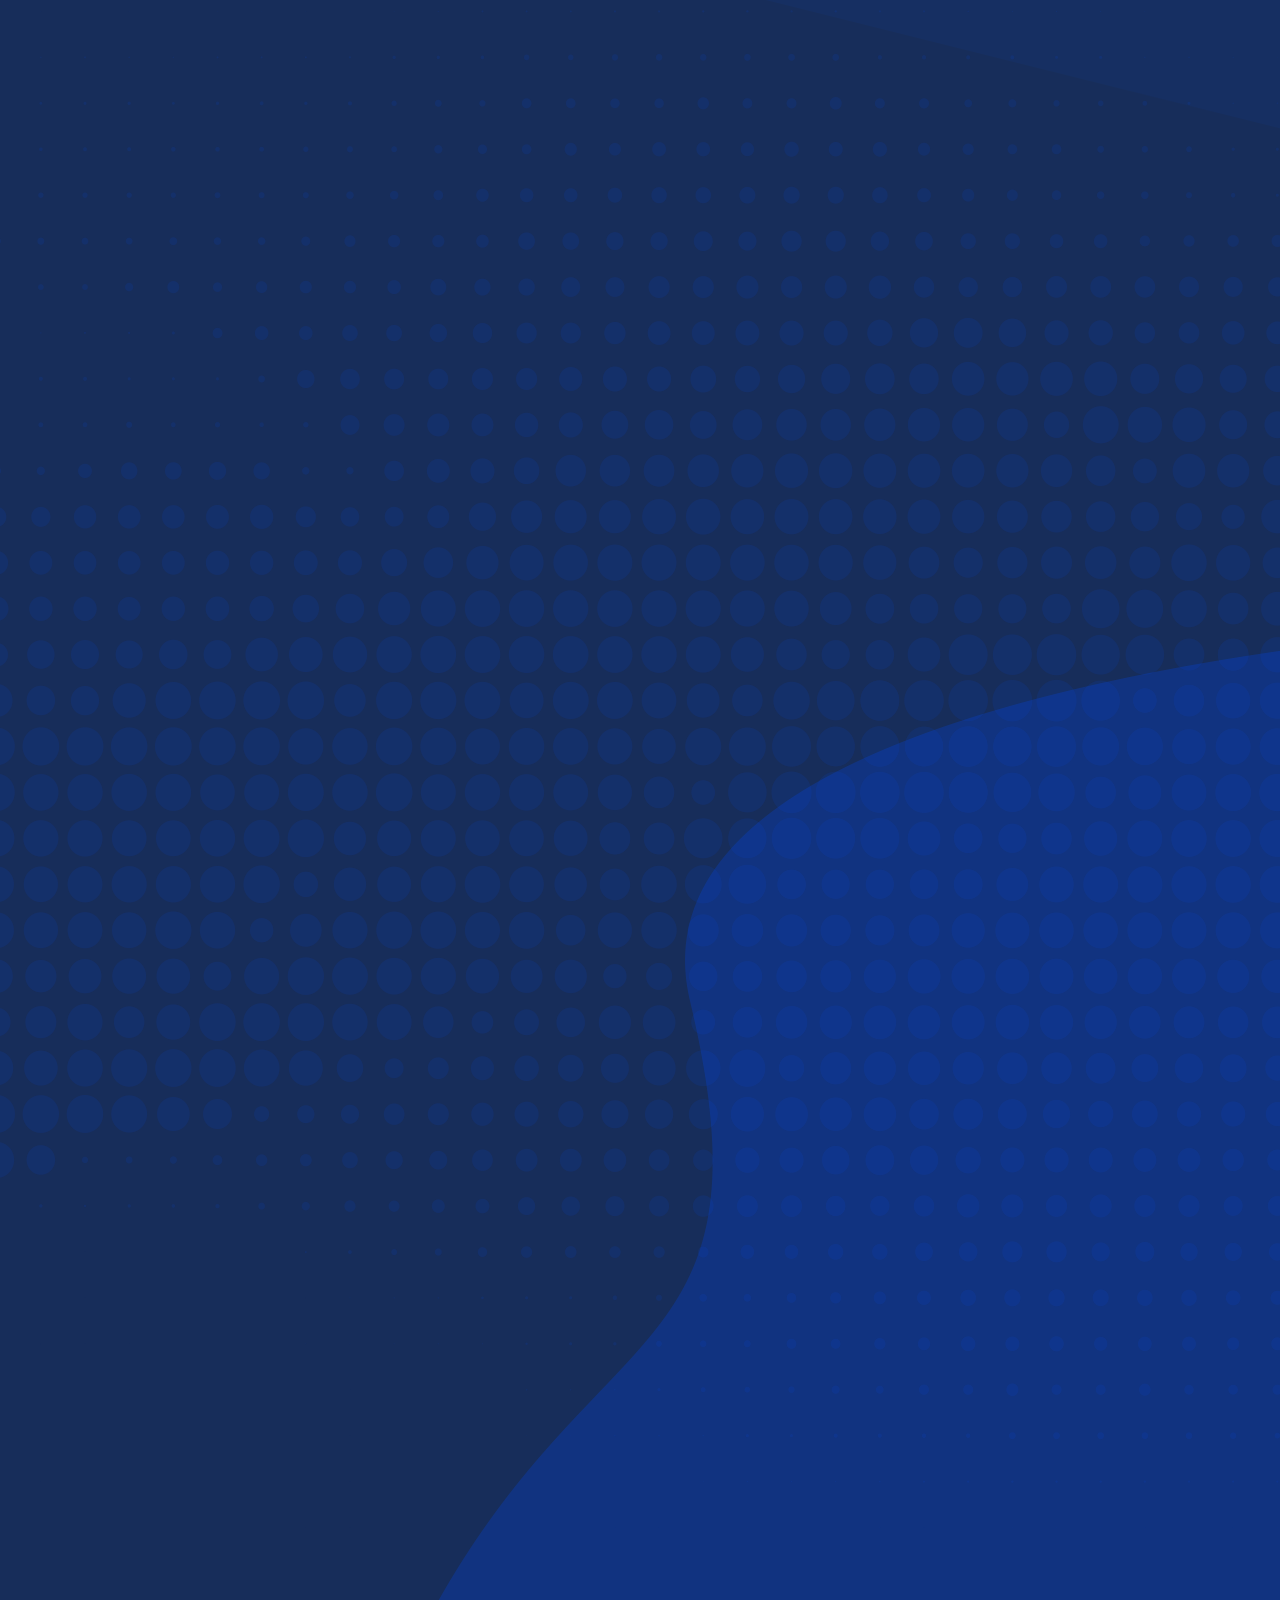
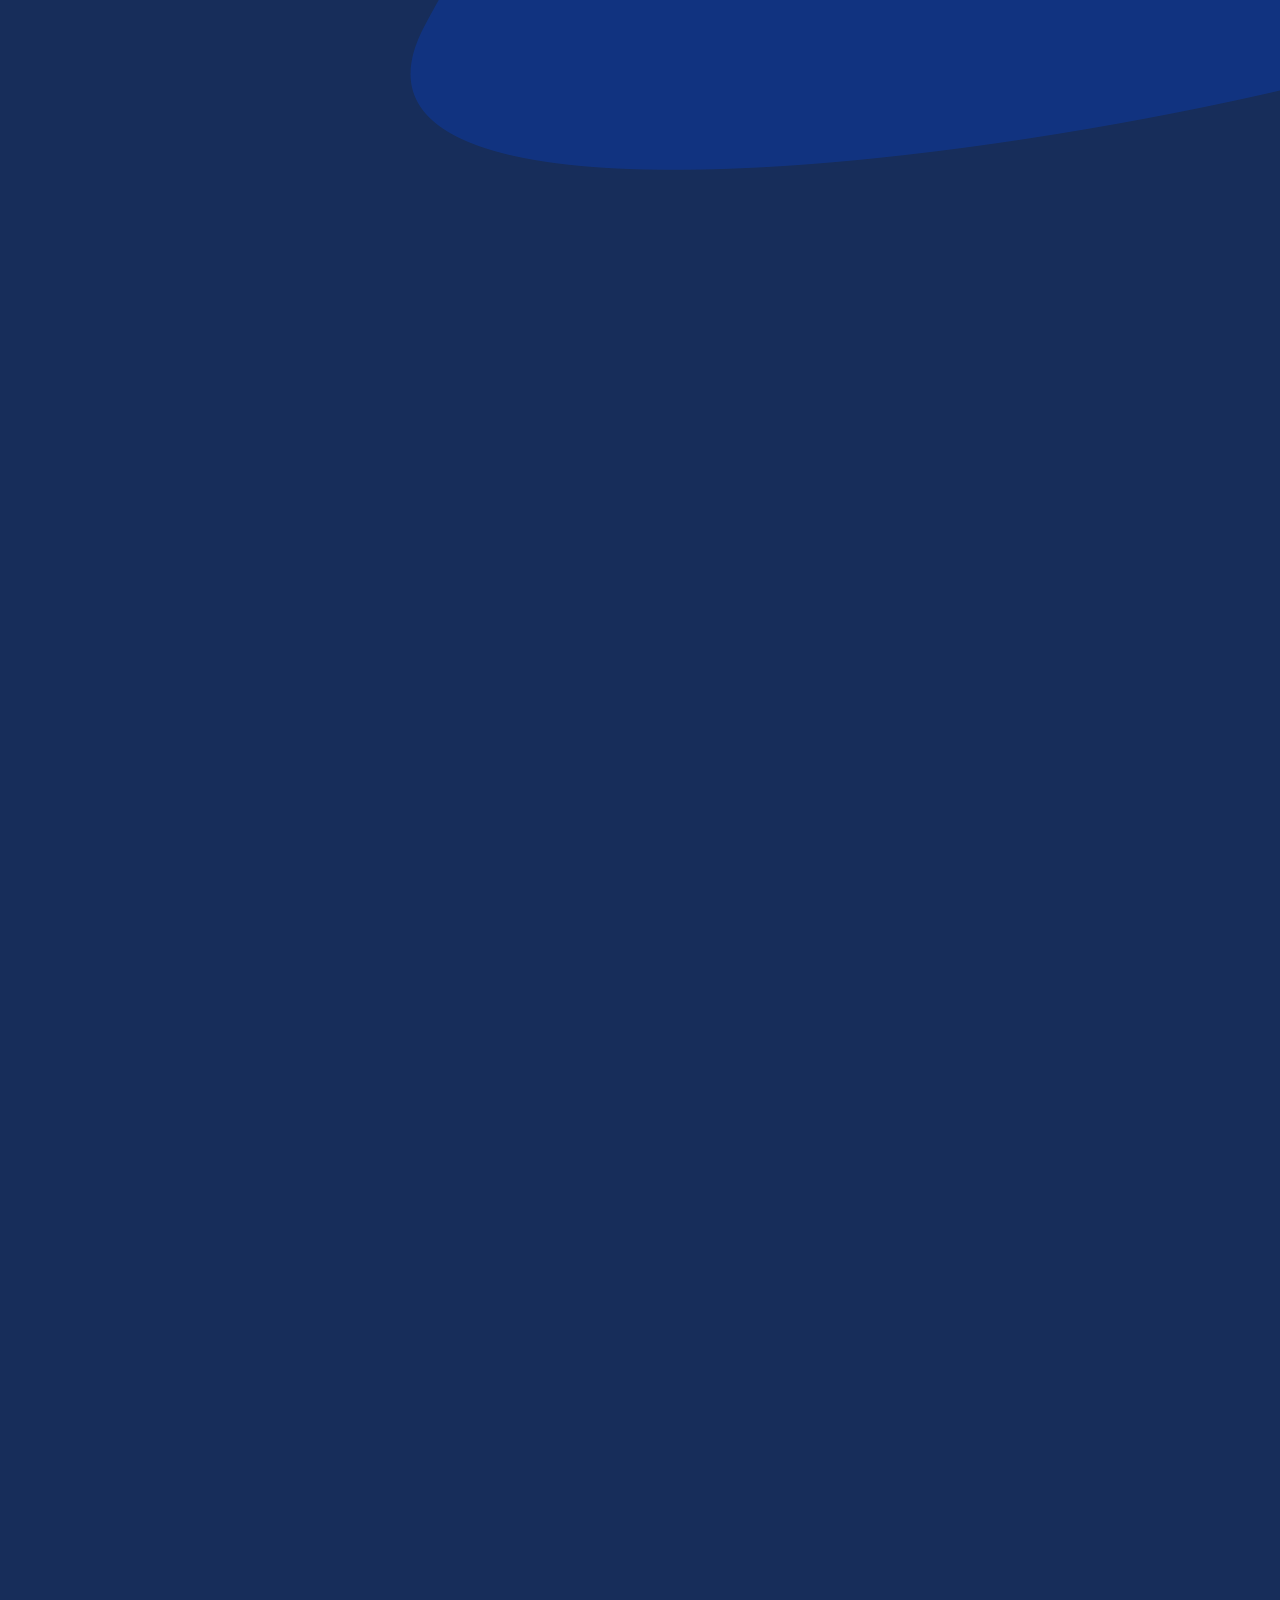
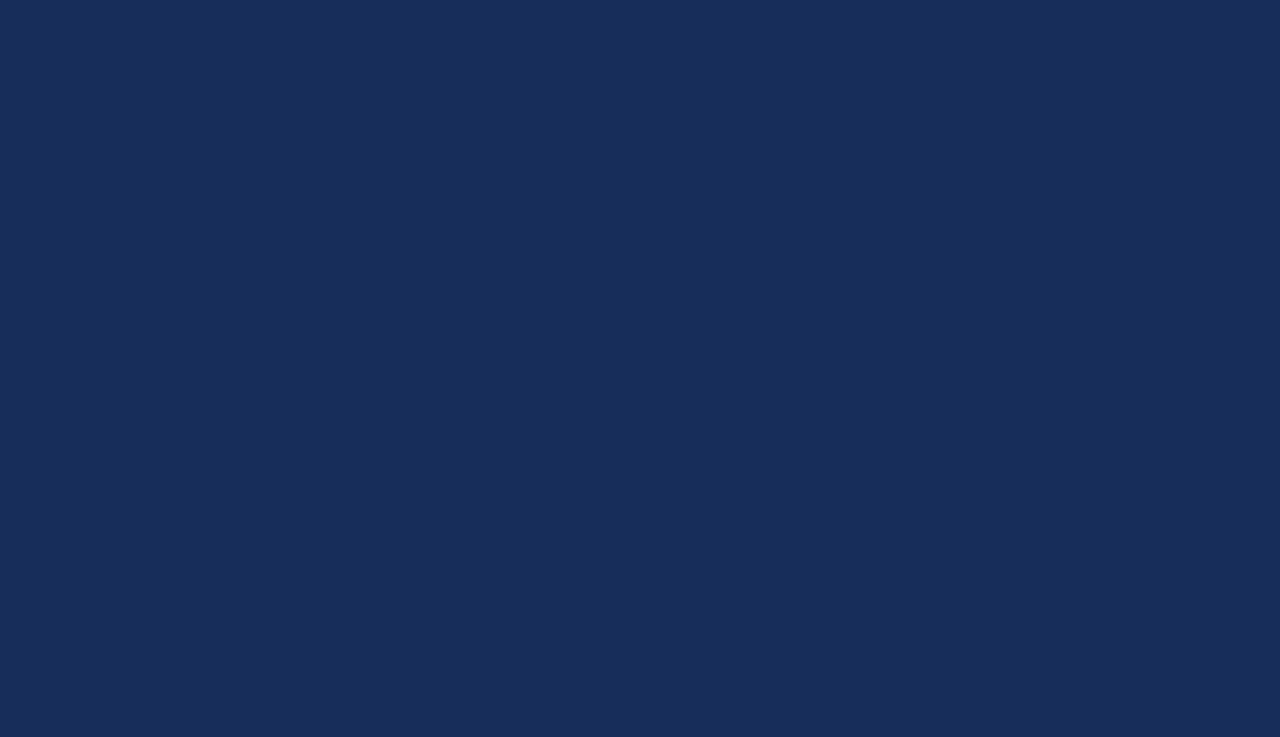
==== commit 801f92b4: "date updated" ====
--- a/index.html
+++ b/index.html
@@ -345,7 +345,7 @@
                             </div>
                             <div class="col-7">
                                 <div class="roadmap-text">
-                                    <p>05/10/19 The schedule is <a href="images/schedule.pdf" style="font-size: 15px; color: #FB9A8C">here</a></p>
+                                    <p>05.10.19 The schedule is <a href="images/schedule.pdf" style="font-size: 15px; color: #FB9A8C">here</a></p>
                                     <h5>2. Mock contests</h5>
                                     <p>Practice your skills by taking part in mock contests.</p>
                                 </div>
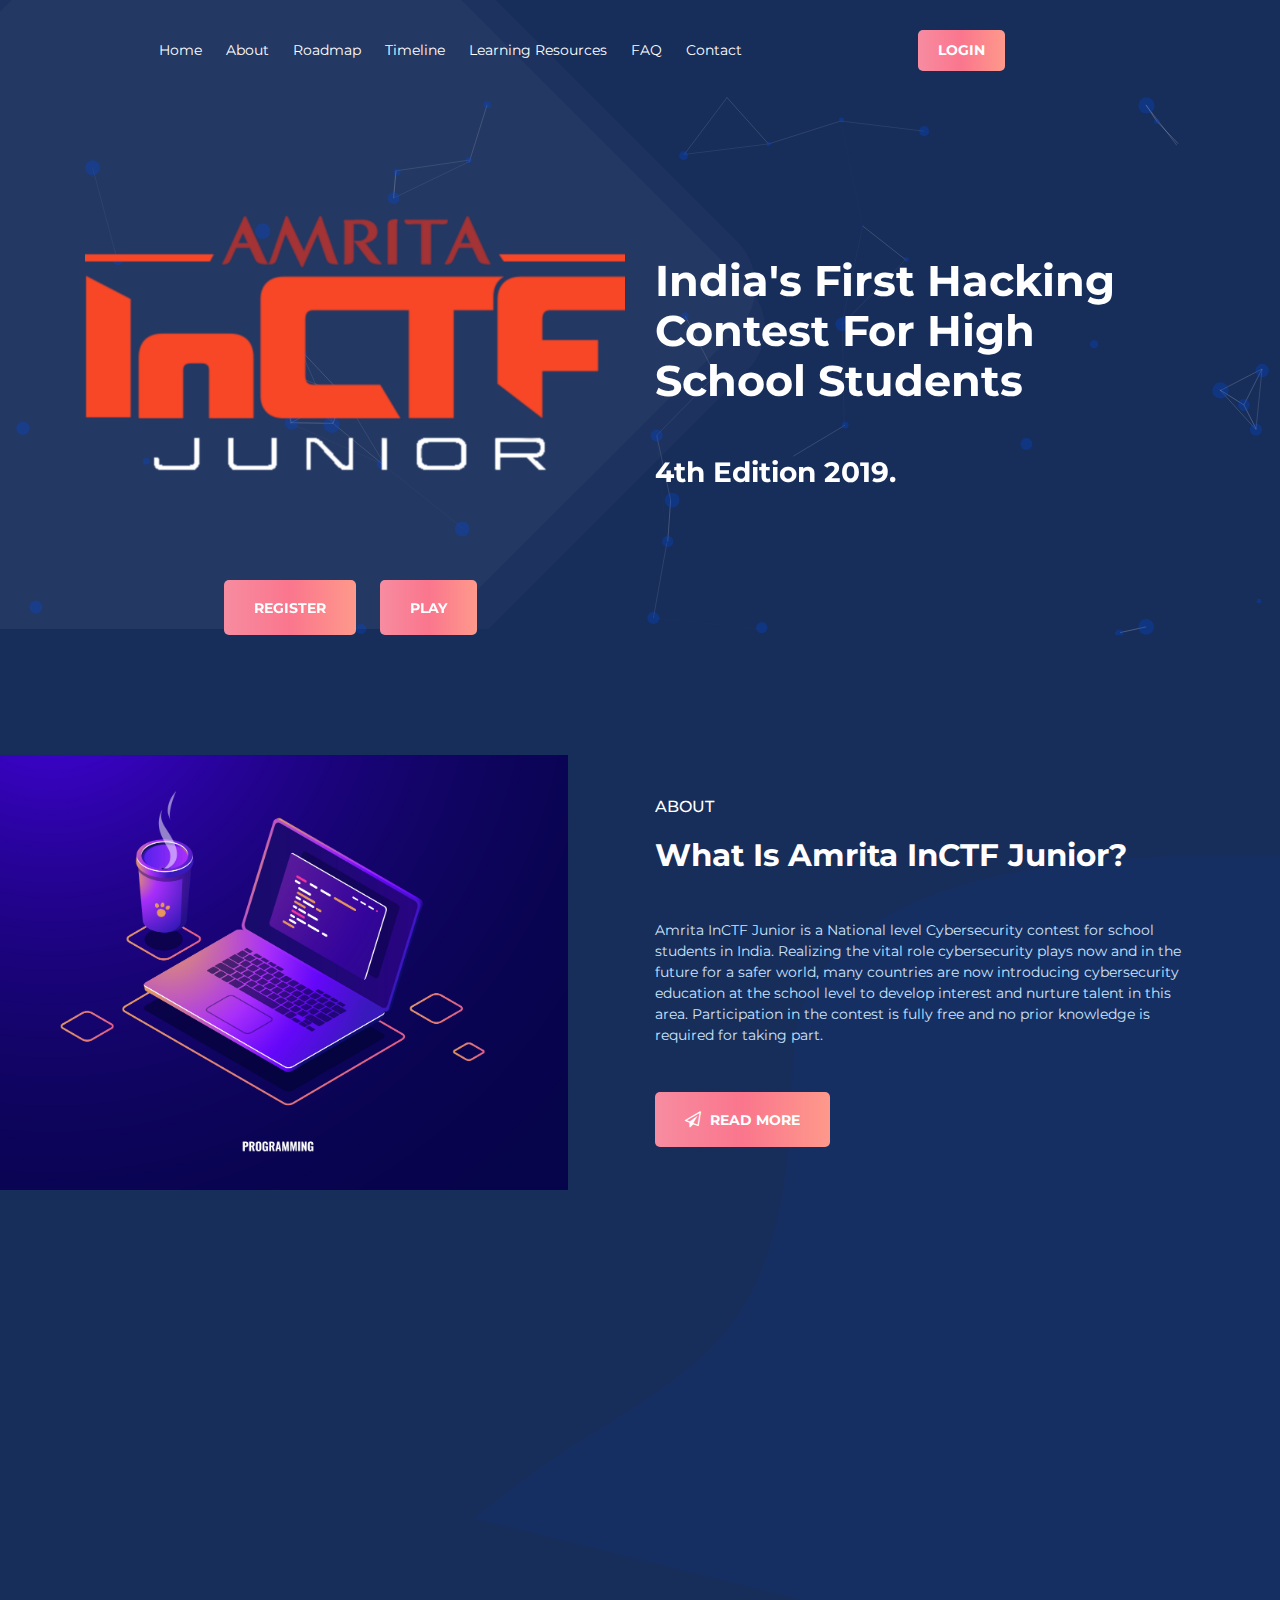
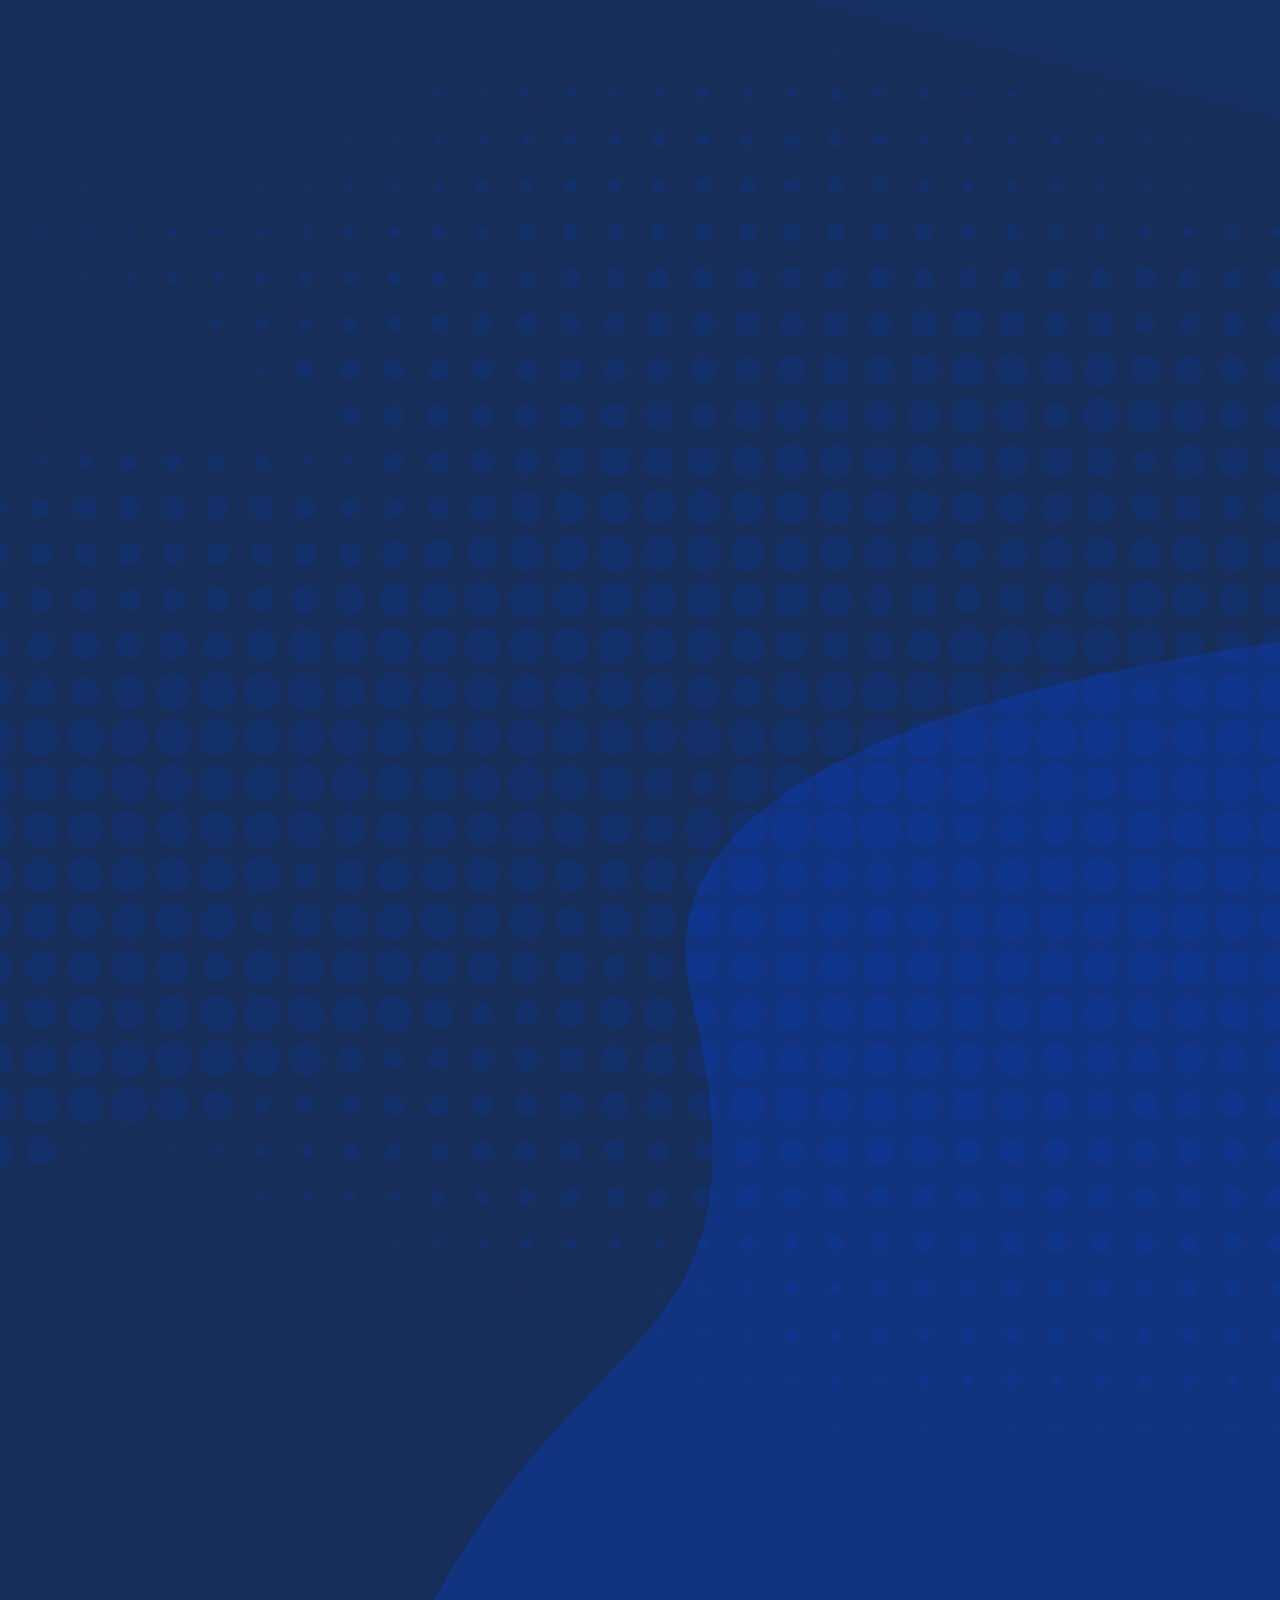
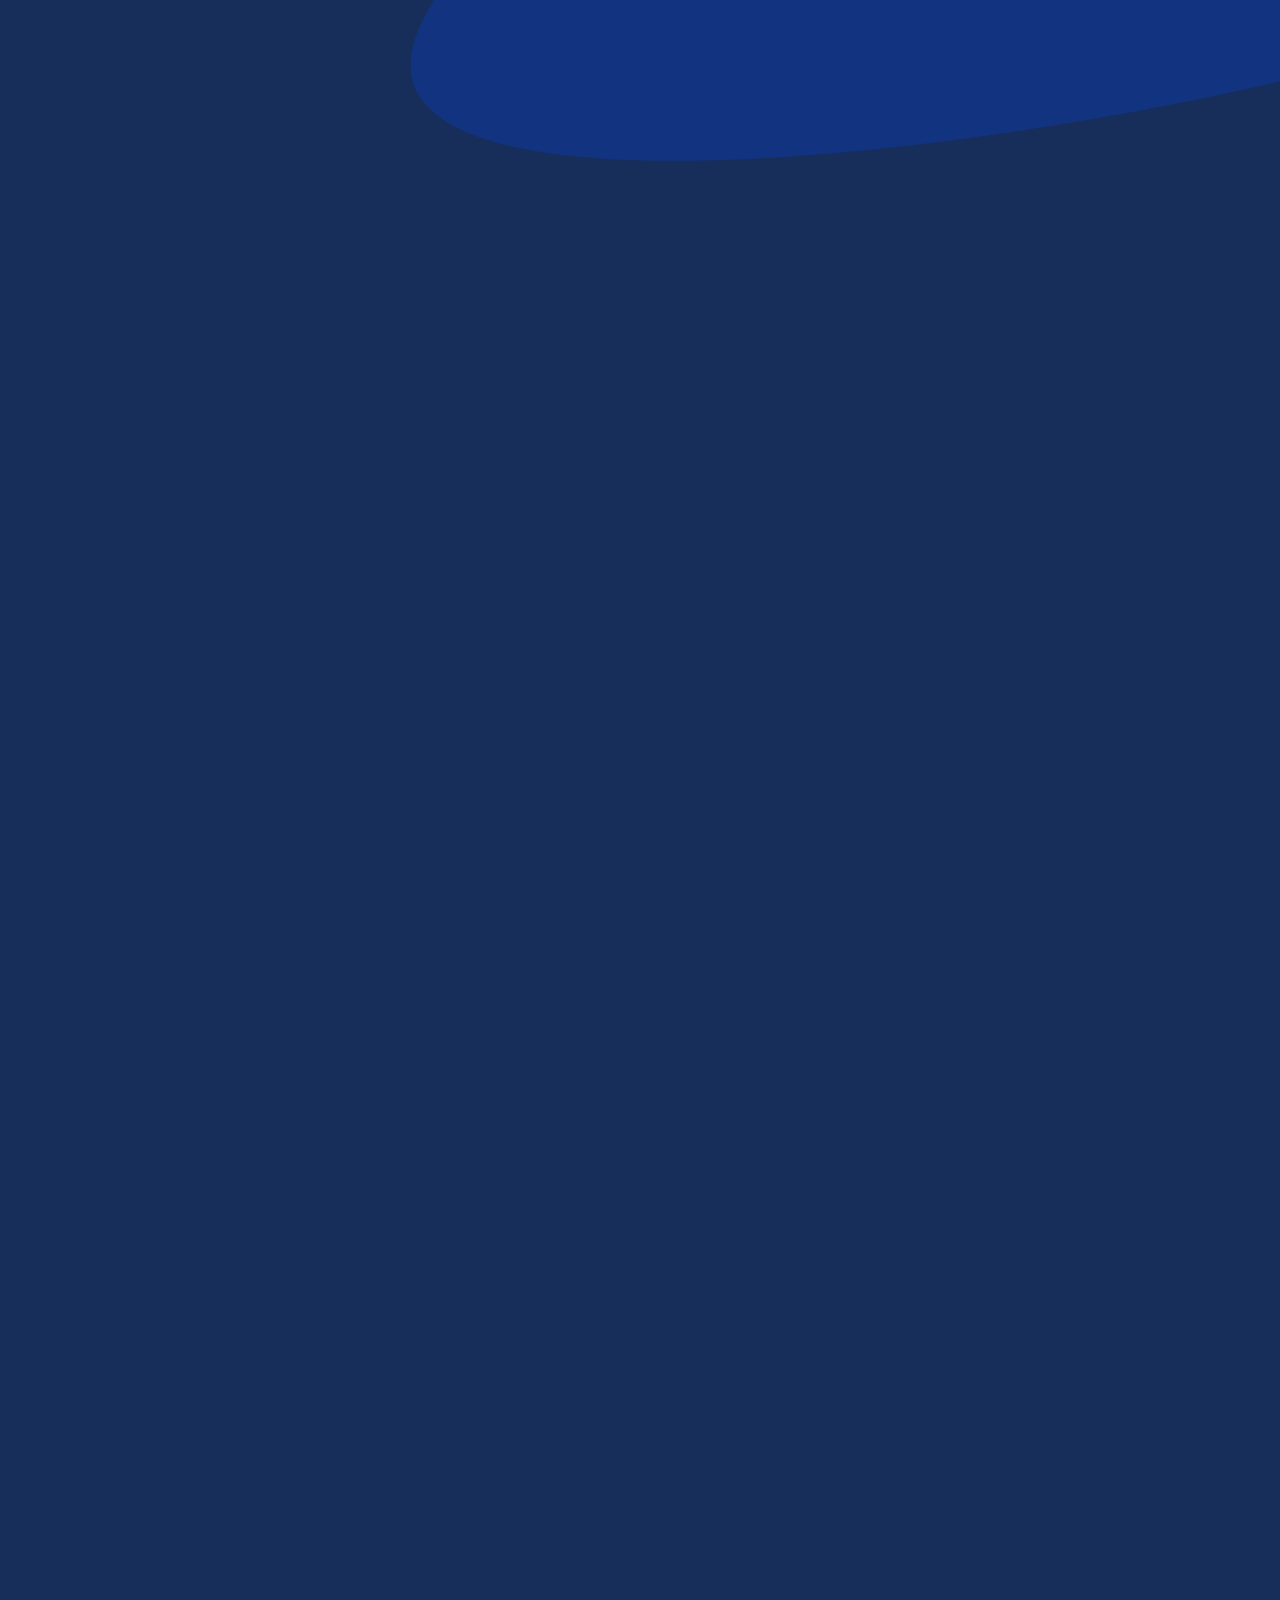
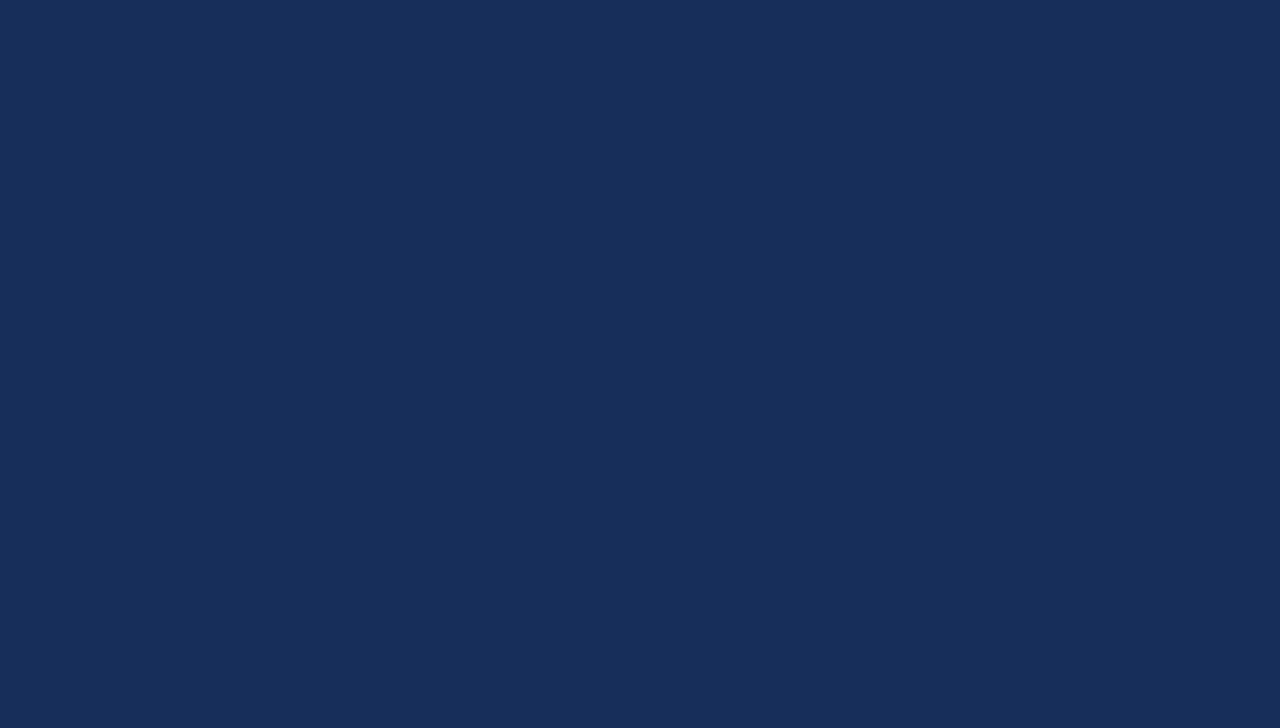
==== commit eadc0fde: "removed image" ====
--- a/index.html
+++ b/index.html
@@ -38,11 +38,6 @@
                 <div class="col-4 d-block d-lg-none">
                     <div class="mobile-menu"></div>
                 </div>
-                <div class="col-4 col-lg-2">
-                    <div class="logo-area">
-                        <a href=""><img src="" alt=""></a>
-                    </div>
-                </div>
                 <div class="col-4 col-lg-8 d-none d-lg-block">
                     <div class="main-menu text-center">
                         <nav>
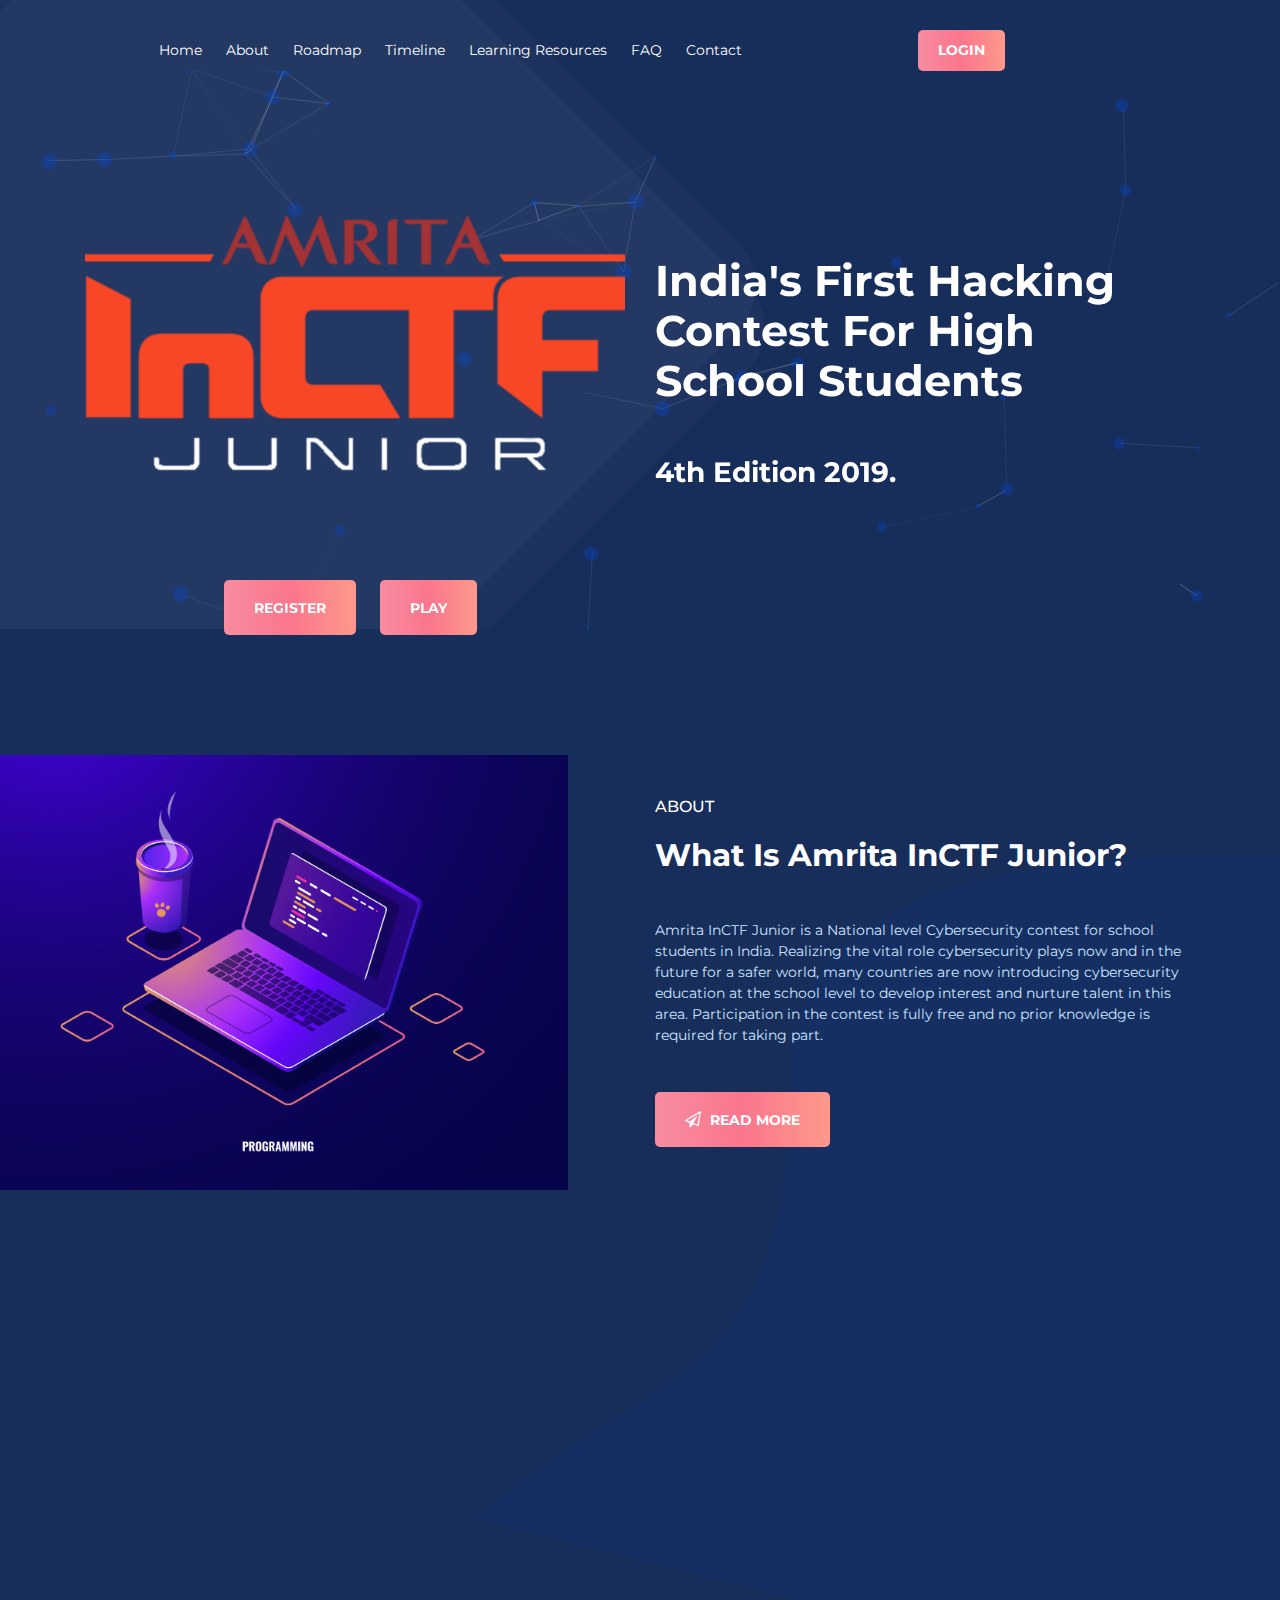
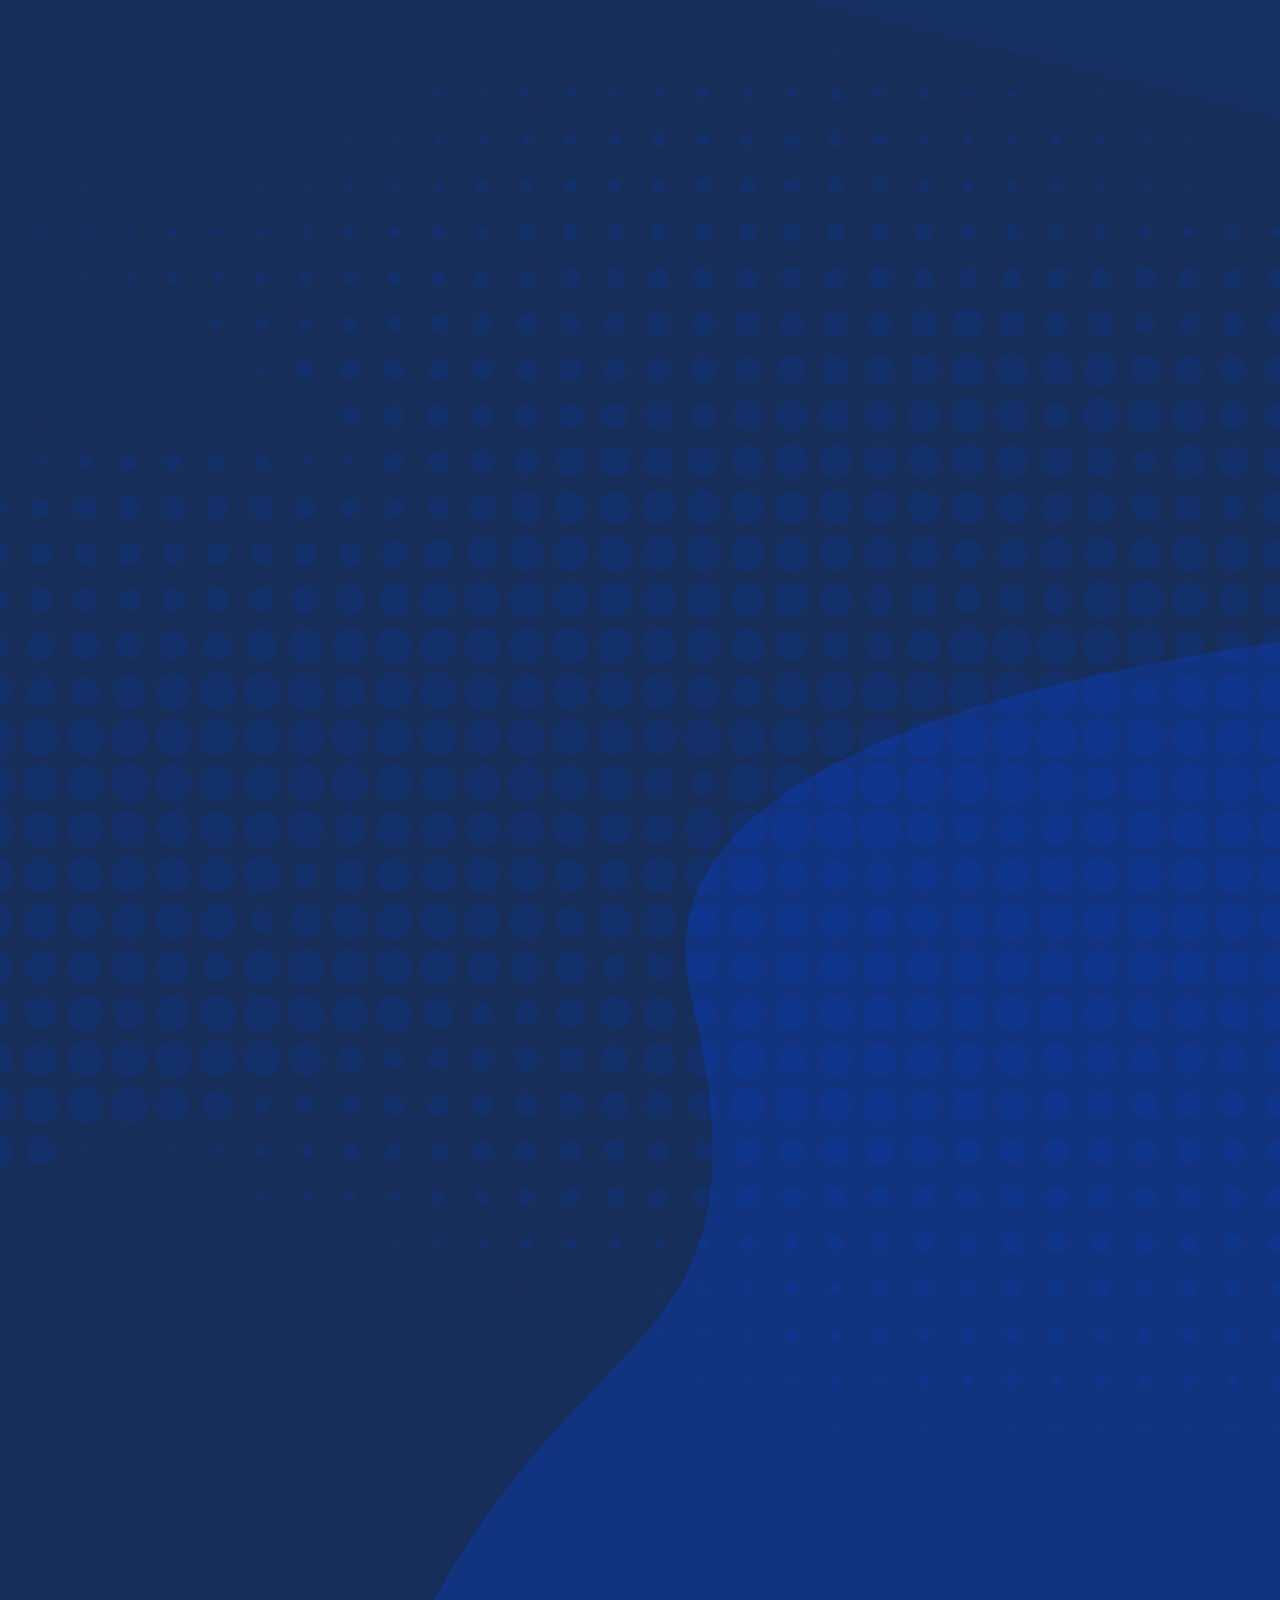
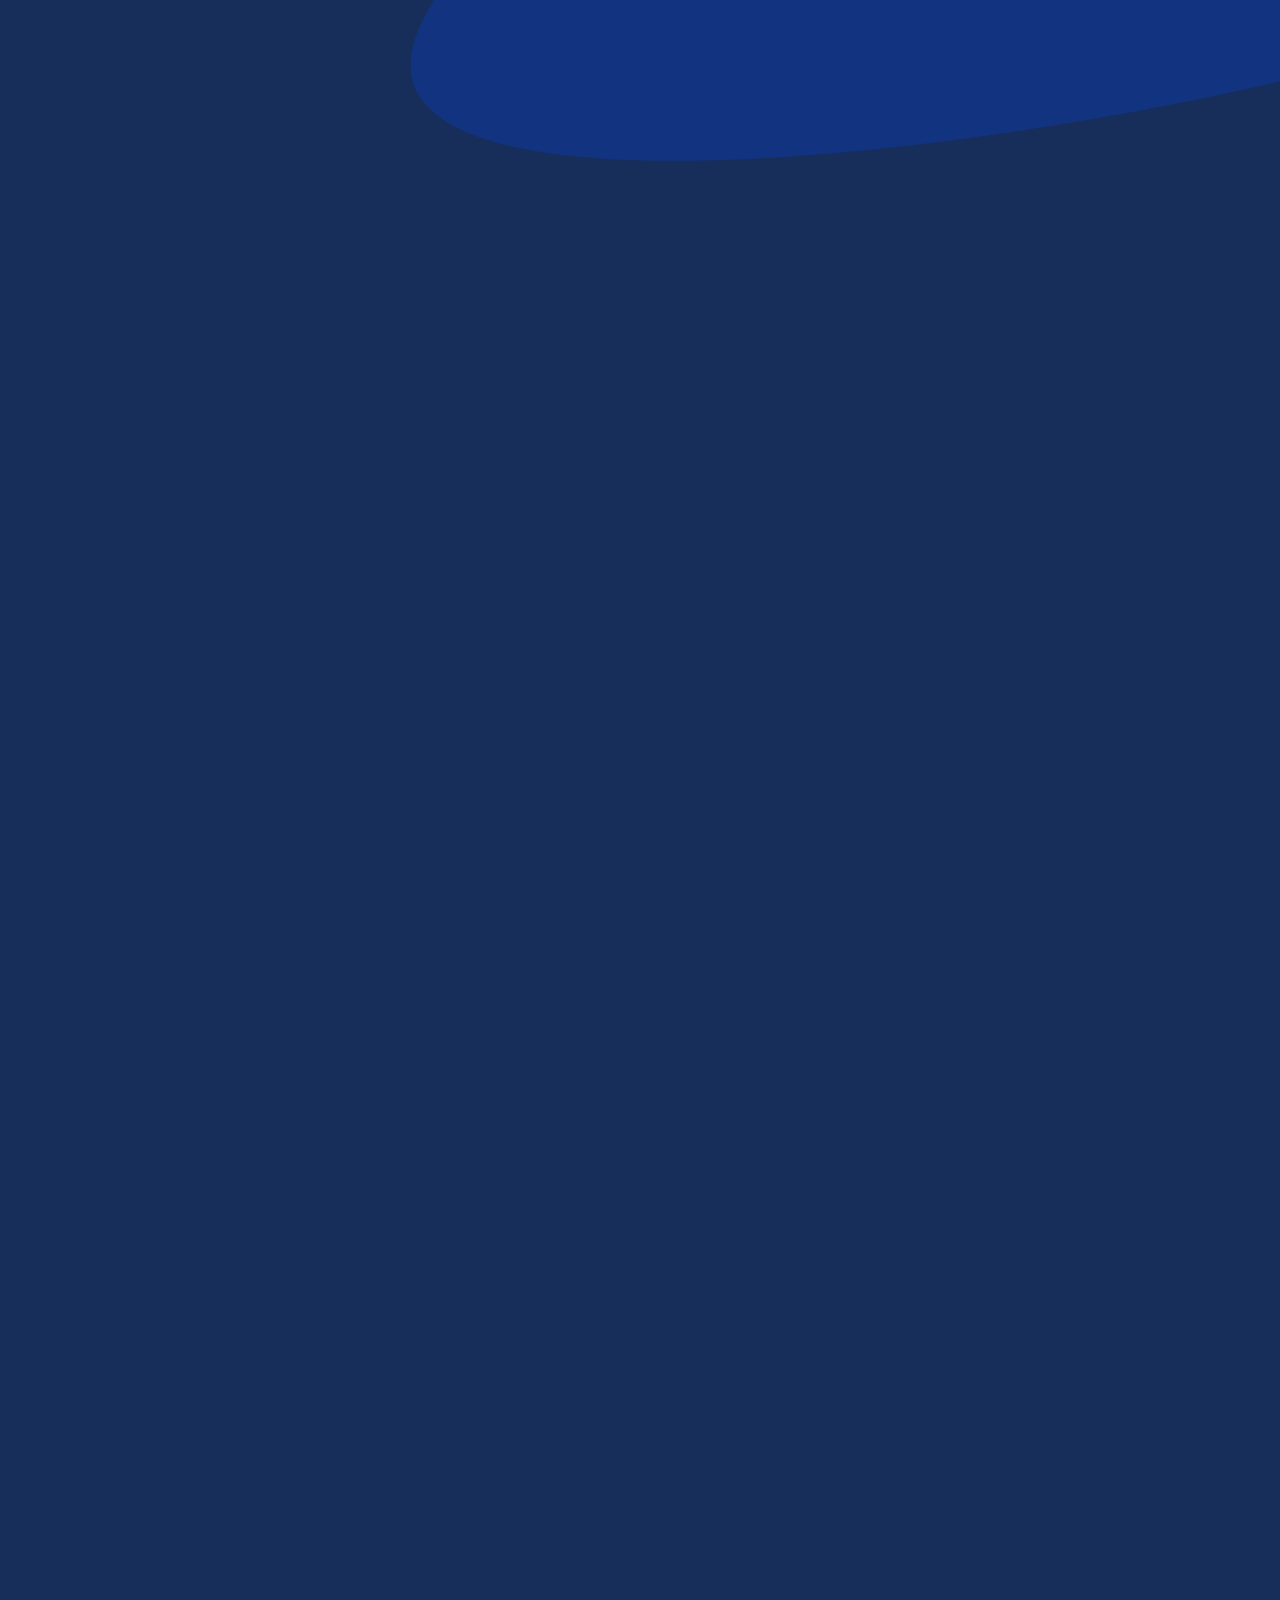
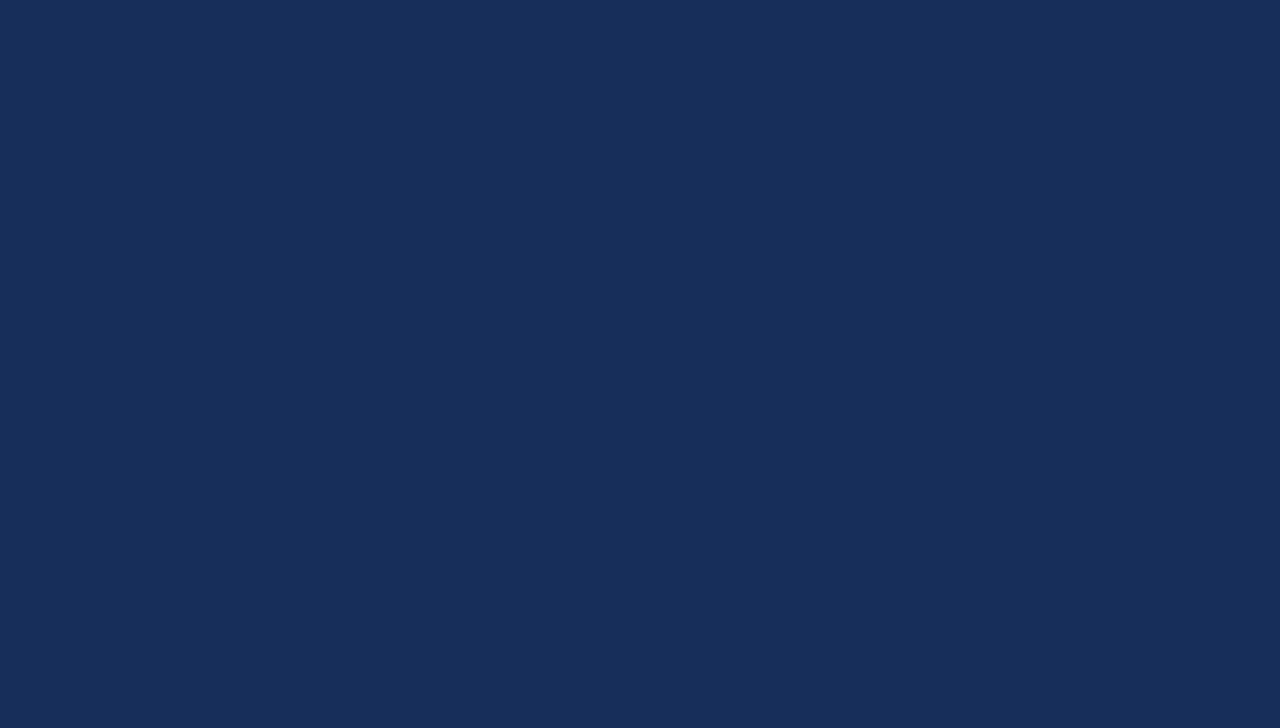
==== commit 27afc70c: "updated the link" ====
--- a/index.html
+++ b/index.html
@@ -66,7 +66,7 @@
                     </div>
                 </div>
                 <div class="col-4 col-lg-2 text-right">
-                    <a href="https://portal.junior.inctf.in/login/" class="logibtn gradient-btn">login</a>
+                    <a href="https://j.inctf.in/" class="logibtn gradient-btn">login</a>
                 </div>
                 
             </div>
@@ -87,8 +87,8 @@
                                 </div>
                                 <br><br><br><br><br>
                         <div class="welcome-btn"align="center">
-                            <a href="https://portal.junior.inctf.in/signup/" class="gradient-btn v2 mr-20">Register</a>
-                            <a href="https://portal.junior.inctf.in/home/" class="gradient-btn v2">Play</a>
+                            <a href="registrationclosed.html" class="gradient-btn v2 mr-20">Register</a>
+                            <a href="https://j.inctf.in/" class="gradient-btn v2">Play</a>
                         </div>
                     </div>
                 </div>
--- a/style.css
+++ b/style.css
@@ -1783,6 +1783,10 @@
   width: 100%;
 }
 
+div.a {
+  text-align: center;
+}
+
 ::-webkit-input-placeholder{color:#fff}
 :-ms-input-placeholder{color:#fff}
 ::-ms-input-placeholder{color:#fff}
